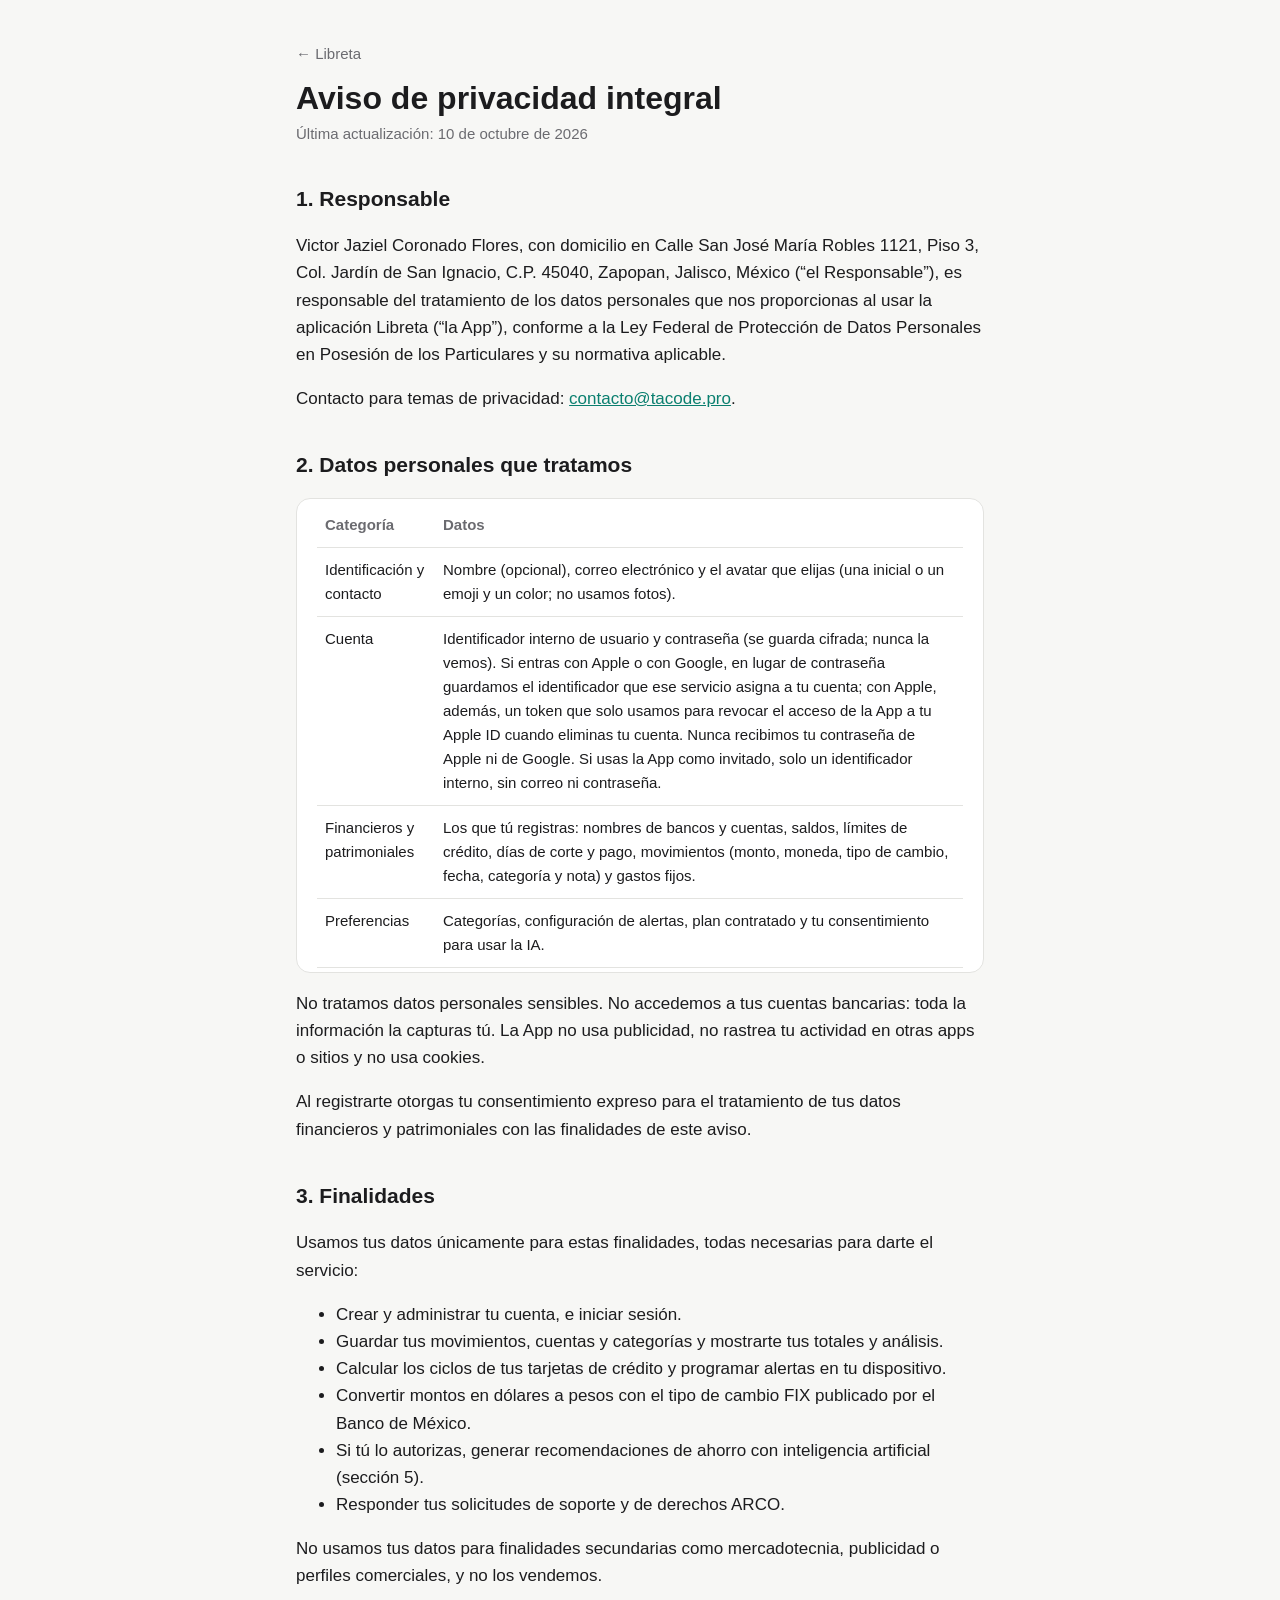
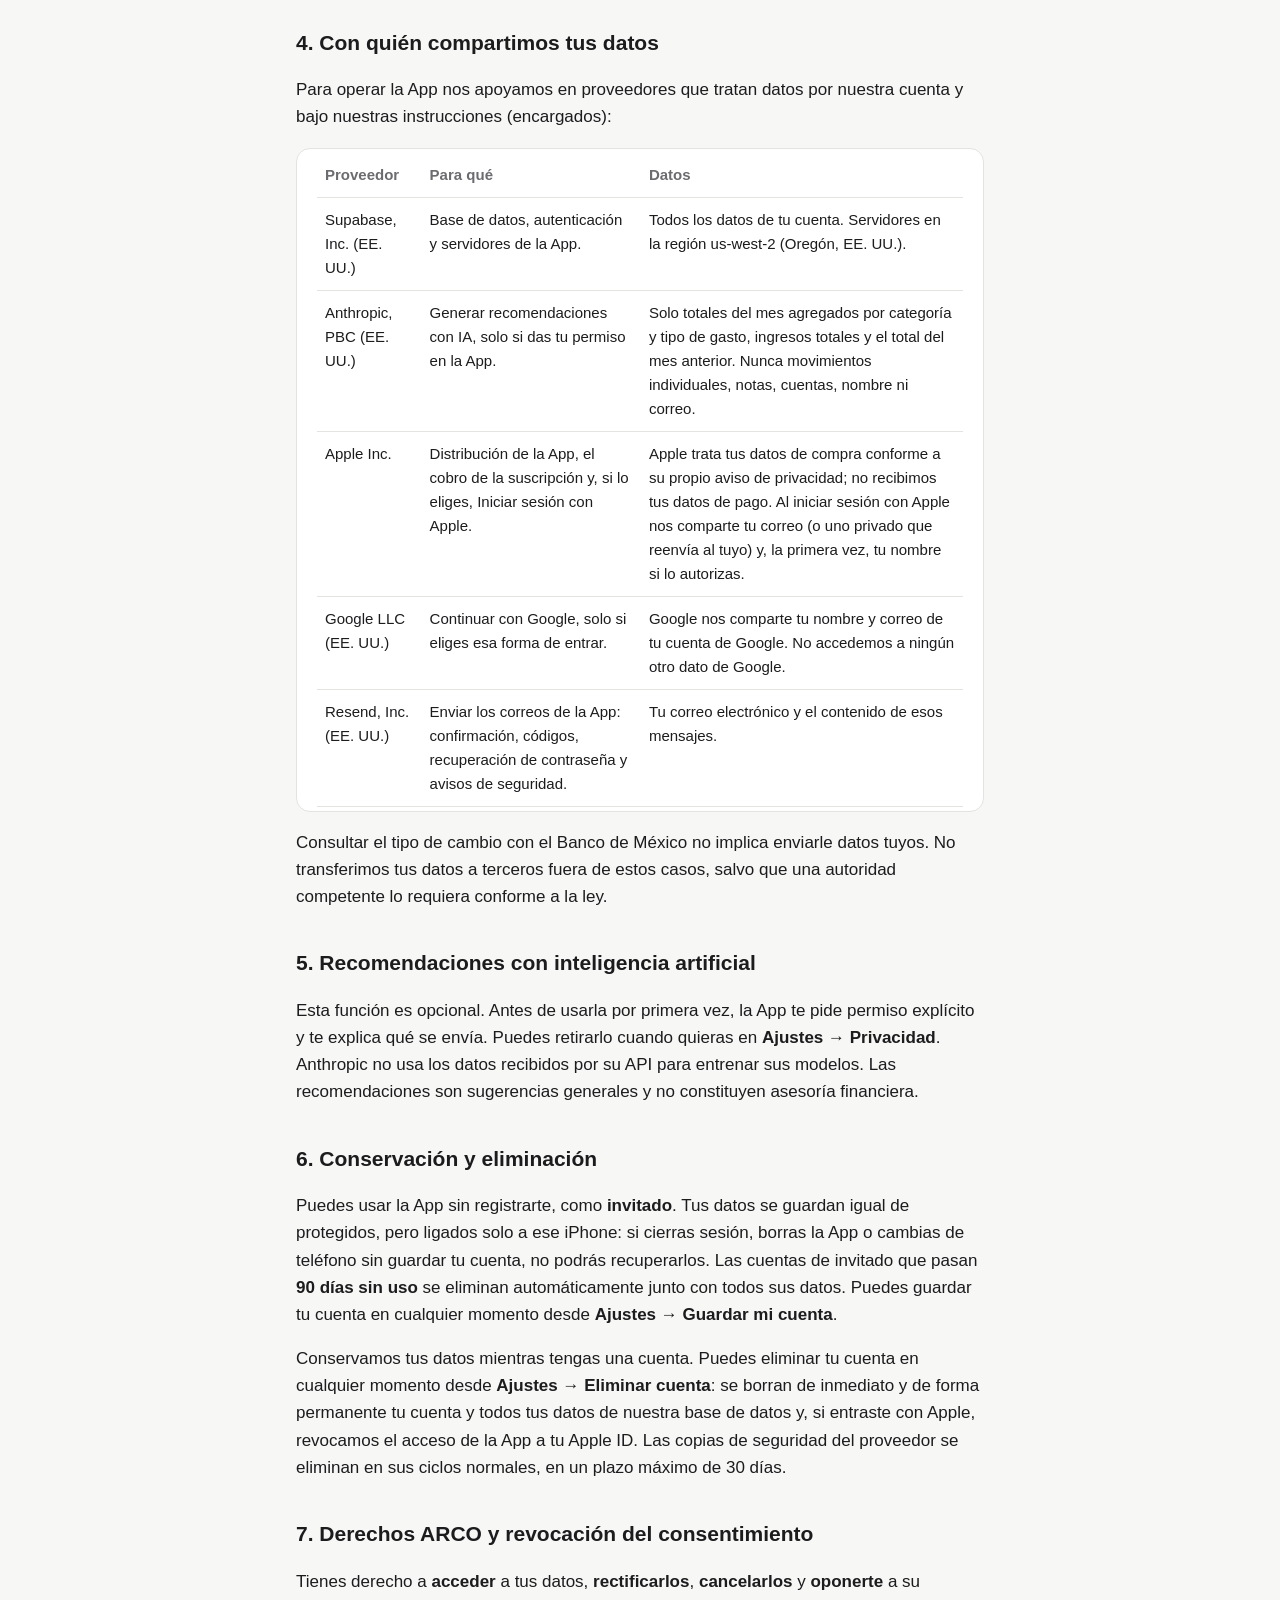
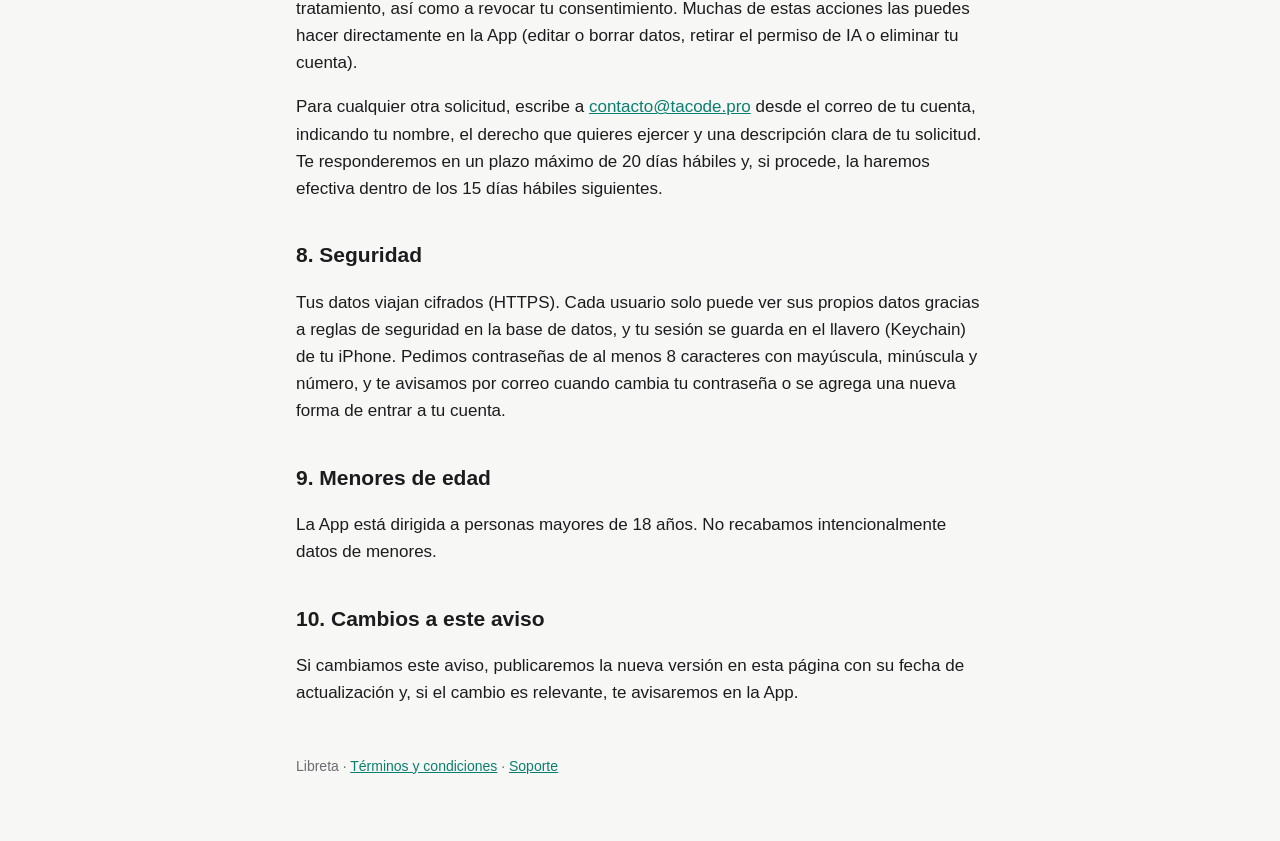
==== privacidad/index.html @ 81e412fa "Regresa el aviso de privacidad y los términos a la versión 1.1 Las secciones de la 1.2 (metas de aho" ====
<!doctype html>
<html lang="es-MX">
<head>
  <meta charset="utf-8">
  <meta name="viewport" content="width=device-width, initial-scale=1">
  <title>Aviso de privacidad · Libreta</title>
  <link rel="stylesheet" href="../style.css">
</head>
<body>
<main>
  <header><a href="../">← Libreta</a></header>
  <h1>Aviso de privacidad integral</h1>
  <p class="updated">Última actualización: 10 de octubre de 2026</p>

  <h2>1. Responsable</h2>
  <p>Victor Jaziel Coronado Flores, con domicilio en Calle San José María Robles 1121, Piso 3, Col. Jardín de San Ignacio, C.P. 45040, Zapopan, Jalisco, México (“el Responsable”), es responsable del tratamiento de los datos personales que nos proporcionas al usar la aplicación Libreta (“la App”), conforme a la Ley Federal de Protección de Datos Personales en Posesión de los Particulares y su normativa aplicable.</p>
  <p>Contacto para temas de privacidad: <a href="mailto:contacto@tacode.pro">contacto@tacode.pro</a>.</p>

  <h2>2. Datos personales que tratamos</h2>
  <div class="card">
    <table>
      <tr><th>Categoría</th><th>Datos</th></tr>
      <tr><td>Identificación y contacto</td><td>Nombre (opcional), correo electrónico y el avatar que elijas (una inicial o un emoji y un color; no usamos fotos).</td></tr>
      <tr><td>Cuenta</td><td>Identificador interno de usuario y contraseña (se guarda cifrada; nunca la vemos). Si entras con Apple o con Google, en lugar de contraseña guardamos el identificador que ese servicio asigna a tu cuenta; con Apple, además, un token que solo usamos para revocar el acceso de la App a tu Apple ID cuando eliminas tu cuenta. Nunca recibimos tu contraseña de Apple ni de Google. Si usas la App como invitado, solo un identificador interno, sin correo ni contraseña.</td></tr>
      <tr><td>Financieros y patrimoniales</td><td>Los que tú registras: nombres de bancos y cuentas, saldos, límites de crédito, días de corte y pago, movimientos (monto, moneda, tipo de cambio, fecha, categoría y nota) y gastos fijos.</td></tr>
      <tr><td>Preferencias</td><td>Categorías, configuración de alertas, plan contratado y tu consentimiento para usar la IA.</td></tr>
    </table>
  </div>
  <p>No tratamos datos personales sensibles. No accedemos a tus cuentas bancarias: toda la información la capturas tú. La App no usa publicidad, no rastrea tu actividad en otras apps o sitios y no usa cookies.</p>
  <p>Al registrarte otorgas tu consentimiento expreso para el tratamiento de tus datos financieros y patrimoniales con las finalidades de este aviso.</p>

  <h2>3. Finalidades</h2>
  <p>Usamos tus datos únicamente para estas finalidades, todas necesarias para darte el servicio:</p>
  <ul>
    <li>Crear y administrar tu cuenta, e iniciar sesión.</li>
    <li>Guardar tus movimientos, cuentas y categorías y mostrarte tus totales y análisis.</li>
    <li>Calcular los ciclos de tus tarjetas de crédito y programar alertas en tu dispositivo.</li>
    <li>Convertir montos en dólares a pesos con el tipo de cambio FIX publicado por el Banco de México.</li>
    <li>Si tú lo autorizas, generar recomendaciones de ahorro con inteligencia artificial (sección 5).</li>
    <li>Responder tus solicitudes de soporte y de derechos ARCO.</li>
  </ul>
  <p>No usamos tus datos para finalidades secundarias como mercadotecnia, publicidad o perfiles comerciales, y no los vendemos.</p>

  <h2>4. Con quién compartimos tus datos</h2>
  <p>Para operar la App nos apoyamos en proveedores que tratan datos por nuestra cuenta y bajo nuestras instrucciones (encargados):</p>
  <div class="card">
    <table>
      <tr><th>Proveedor</th><th>Para qué</th><th>Datos</th></tr>
      <tr><td>Supabase, Inc. (EE. UU.)</td><td>Base de datos, autenticación y servidores de la App.</td><td>Todos los datos de tu cuenta. Servidores en la región us-west-2 (Oregón, EE. UU.).</td></tr>
      <tr><td>Anthropic, PBC (EE. UU.)</td><td>Generar recomendaciones con IA, solo si das tu permiso en la App.</td><td>Solo totales del mes agregados por categoría y tipo de gasto, ingresos totales y el total del mes anterior. Nunca movimientos individuales, notas, cuentas, nombre ni correo.</td></tr>
      <tr><td>Apple Inc.</td><td>Distribución de la App, el cobro de la suscripción y, si lo eliges, Iniciar sesión con Apple.</td><td>Apple trata tus datos de compra conforme a su propio aviso de privacidad; no recibimos tus datos de pago. Al iniciar sesión con Apple nos comparte tu correo (o uno privado que reenvía al tuyo) y, la primera vez, tu nombre si lo autorizas.</td></tr>
      <tr><td>Google LLC (EE. UU.)</td><td>Continuar con Google, solo si eliges esa forma de entrar.</td><td>Google nos comparte tu nombre y correo de tu cuenta de Google. No accedemos a ningún otro dato de Google.</td></tr>
      <tr><td>Resend, Inc. (EE. UU.)</td><td>Enviar los correos de la App: confirmación, códigos, recuperación de contraseña y avisos de seguridad.</td><td>Tu correo electrónico y el contenido de esos mensajes.</td></tr>
    </table>
  </div>
  <p>Consultar el tipo de cambio con el Banco de México no implica enviarle datos tuyos. No transferimos tus datos a terceros fuera de estos casos, salvo que una autoridad competente lo requiera conforme a la ley.</p>

  <h2>5. Recomendaciones con inteligencia artificial</h2>
  <p>Esta función es opcional. Antes de usarla por primera vez, la App te pide permiso explícito y te explica qué se envía. Puedes retirarlo cuando quieras en <strong>Ajustes → Privacidad</strong>. Anthropic no usa los datos recibidos por su API para entrenar sus modelos. Las recomendaciones son sugerencias generales y no constituyen asesoría financiera.</p>

  <h2>6. Conservación y eliminación</h2>
  <p>Puedes usar la App sin registrarte, como <strong>invitado</strong>. Tus datos se guardan igual de protegidos, pero ligados solo a ese iPhone: si cierras sesión, borras la App o cambias de teléfono sin guardar tu cuenta, no podrás recuperarlos. Las cuentas de invitado que pasan <strong>90 días sin uso</strong> se eliminan automáticamente junto con todos sus datos. Puedes guardar tu cuenta en cualquier momento desde <strong>Ajustes → Guardar mi cuenta</strong>.</p>
  <p>Conservamos tus datos mientras tengas una cuenta. Puedes eliminar tu cuenta en cualquier momento desde <strong>Ajustes → Eliminar cuenta</strong>: se borran de inmediato y de forma permanente tu cuenta y todos tus datos de nuestra base de datos y, si entraste con Apple, revocamos el acceso de la App a tu Apple ID. Las copias de seguridad del proveedor se eliminan en sus ciclos normales, en un plazo máximo de 30 días.</p>

  <h2>7. Derechos ARCO y revocación del consentimiento</h2>
  <p>Tienes derecho a <strong>acceder</strong> a tus datos, <strong>rectificarlos</strong>, <strong>cancelarlos</strong> y <strong>oponerte</strong> a su tratamiento, así como a revocar tu consentimiento. Muchas de estas acciones las puedes hacer directamente en la App (editar o borrar datos, retirar el permiso de IA o eliminar tu cuenta).</p>
  <p>Para cualquier otra solicitud, escribe a <a href="mailto:contacto@tacode.pro">contacto@tacode.pro</a> desde el correo de tu cuenta, indicando tu nombre, el derecho que quieres ejercer y una descripción clara de tu solicitud. Te responderemos en un plazo máximo de 20 días hábiles y, si procede, la haremos efectiva dentro de los 15 días hábiles siguientes.</p>

  <h2>8. Seguridad</h2>
  <p>Tus datos viajan cifrados (HTTPS). Cada usuario solo puede ver sus propios datos gracias a reglas de seguridad en la base de datos, y tu sesión se guarda en el llavero (Keychain) de tu iPhone. Pedimos contraseñas de al menos 8 caracteres con mayúscula, minúscula y número, y te avisamos por correo cuando cambia tu contraseña o se agrega una nueva forma de entrar a tu cuenta.</p>

  <h2>9. Menores de edad</h2>
  <p>La App está dirigida a personas mayores de 18 años. No recabamos intencionalmente datos de menores.</p>

  <h2>10. Cambios a este aviso</h2>
  <p>Si cambiamos este aviso, publicaremos la nueva versión en esta página con su fecha de actualización y, si el cambio es relevante, te avisaremos en la App.</p>

  <footer>Libreta · <a href="../terminos/">Términos y condiciones</a> · <a href="../soporte/">Soporte</a></footer>
</main>
</body>
</html>
---- style.css ----
:root {
  --bg: #f7f7f5;
  --surface: #ffffff;
  --text: #1c1c1e;
  --muted: #6b6b70;
  --accent: #0a7f6f;
  --border: #e3e3e0;
  --todo-bg: #fff4d6;
  --todo-text: #7a5600;
}

@media (prefers-color-scheme: dark) {
  :root {
    --bg: #111113;
    --surface: #1c1c1e;
    --text: #f2f2f2;
    --muted: #a1a1a6;
    --accent: #4fd1bd;
    --border: #2f2f33;
    --todo-bg: #3a2e0a;
    --todo-text: #ffd774;
  }
}

* { box-sizing: border-box; }

body {
  margin: 0;
  background: var(--bg);
  color: var(--text);
  font: 17px/1.6 -apple-system, BlinkMacSystemFont, "Segoe UI", Roboto, sans-serif;
}

main {
  max-width: 720px;
  margin: 0 auto;
  padding: 40px 16px 64px;
}

header a { color: var(--muted); text-decoration: none; font-size: 15px; }
h1 { font-size: 32px; line-height: 1.2; margin: 12px 0 4px; }
h2 { font-size: 21px; margin: 36px 0 8px; }
p, li { color: var(--text); }
.updated { color: var(--muted); font-size: 15px; margin-top: 0; }
a { color: var(--accent); }

.card {
  background: var(--surface);
  border: 1px solid var(--border);
  border-radius: 14px;
  padding: 4px 20px;
  margin: 16px 0;
}

table { width: 100%; border-collapse: collapse; font-size: 15px; }
th, td { text-align: left; padding: 10px 8px; border-bottom: 1px solid var(--border); vertical-align: top; }
th { color: var(--muted); font-weight: 600; }

/* Campos que el responsable debe completar antes de publicar. */
.todo {
  background: var(--todo-bg);
  color: var(--todo-text);
  border-radius: 4px;
  padding: 0 4px;
  font-weight: 600;
}

footer { margin-top: 48px; color: var(--muted); font-size: 14px; }
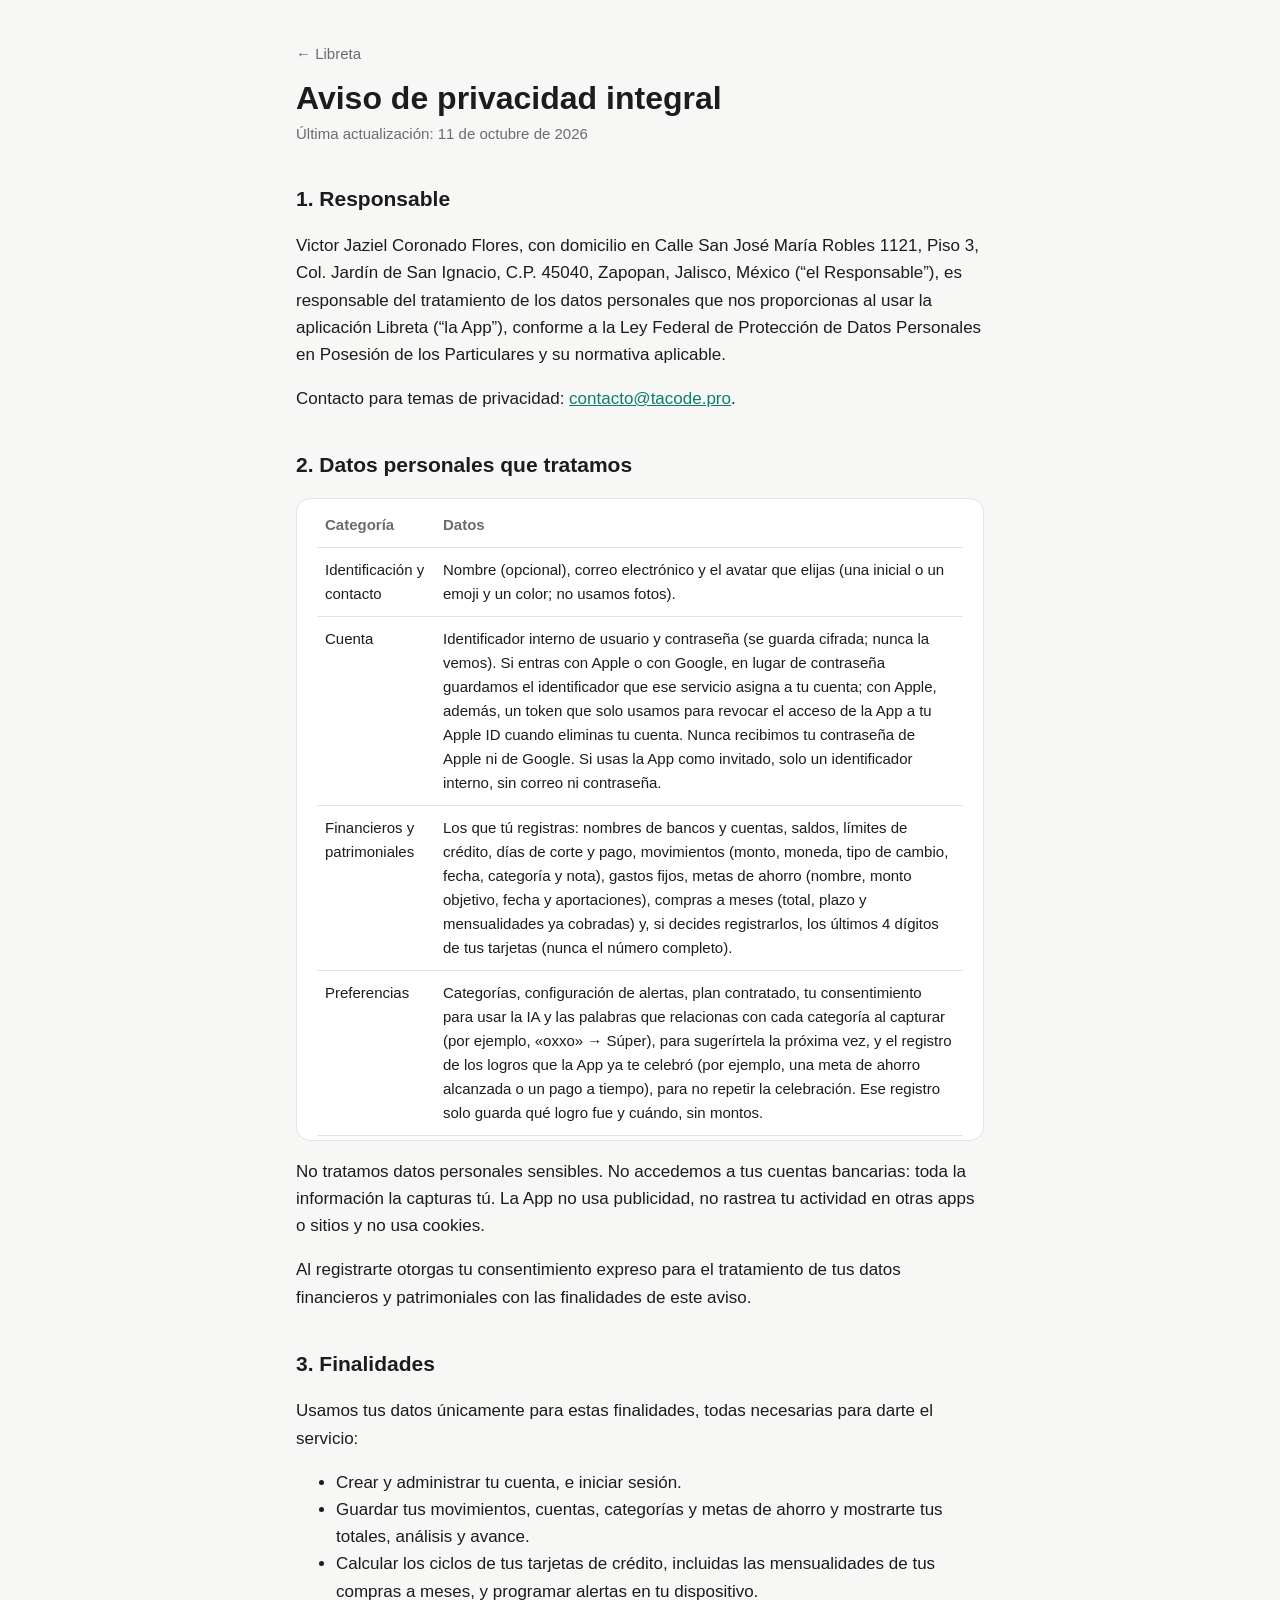
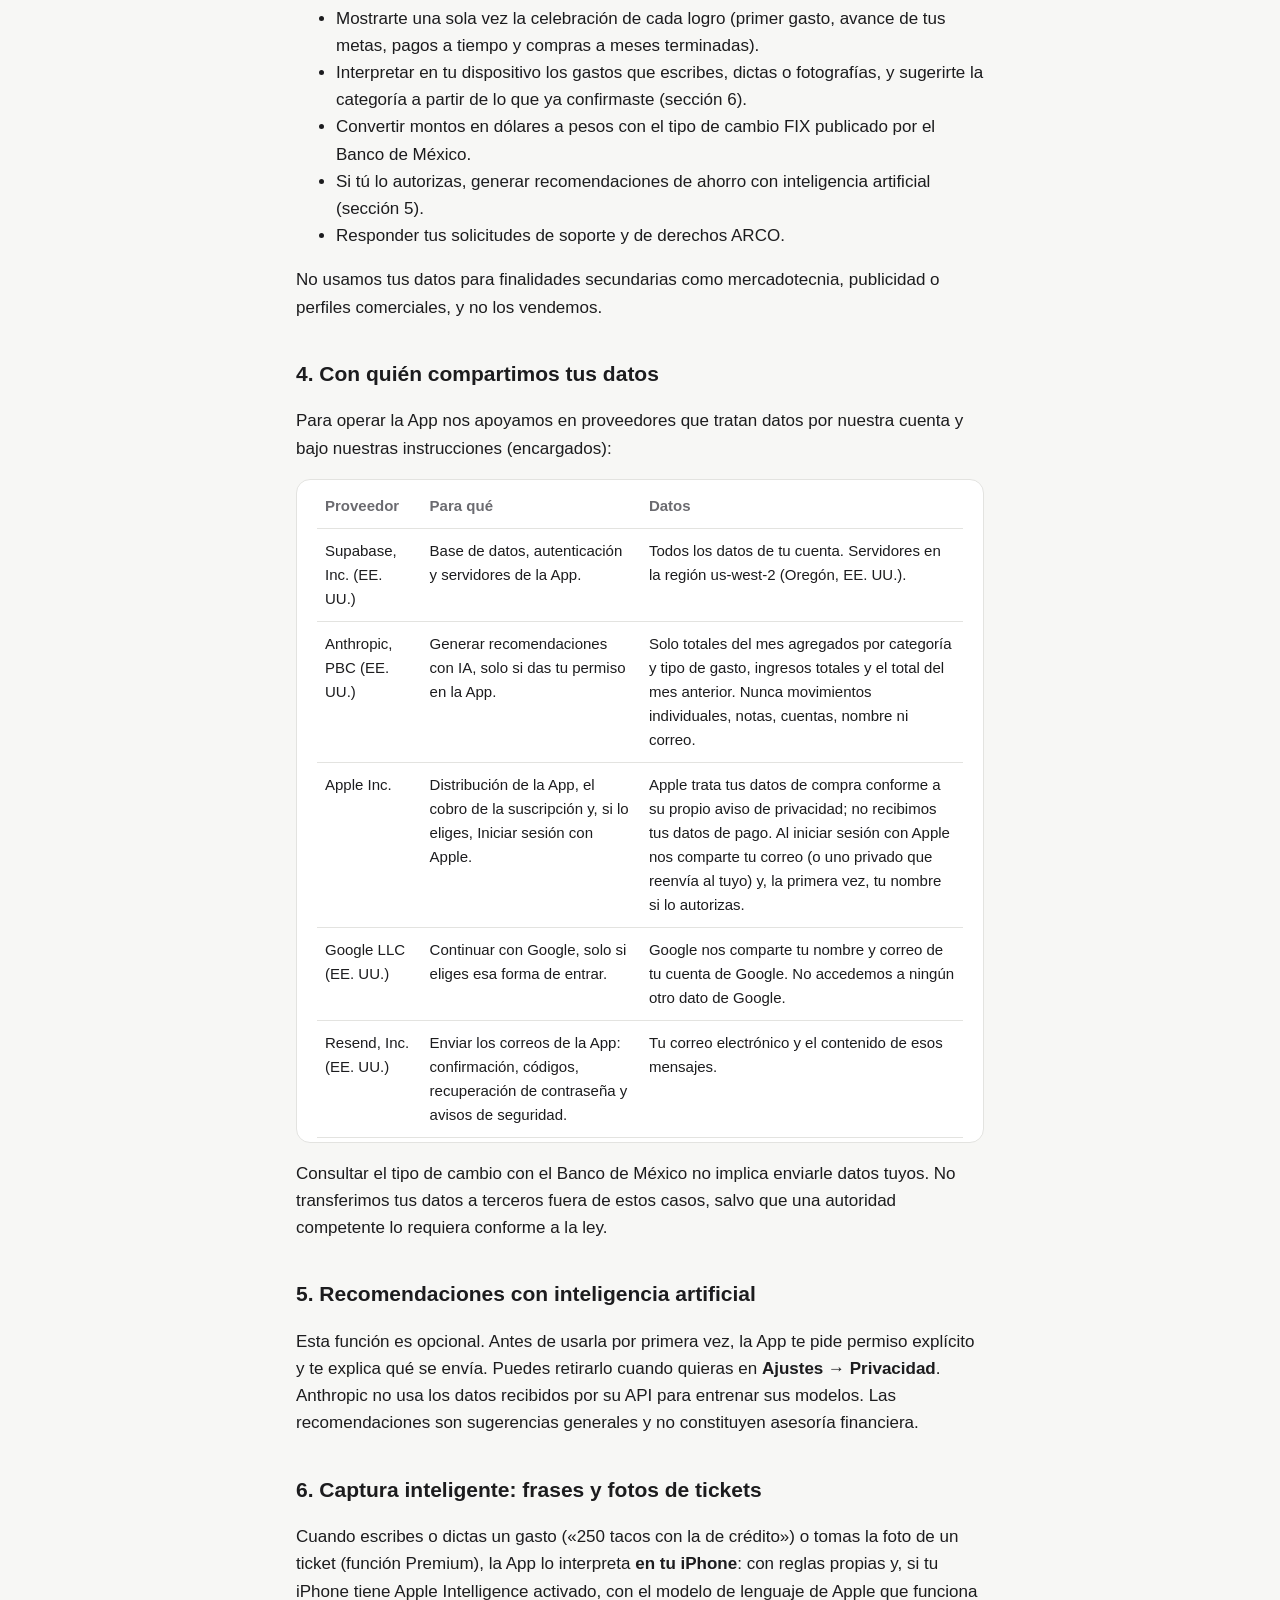
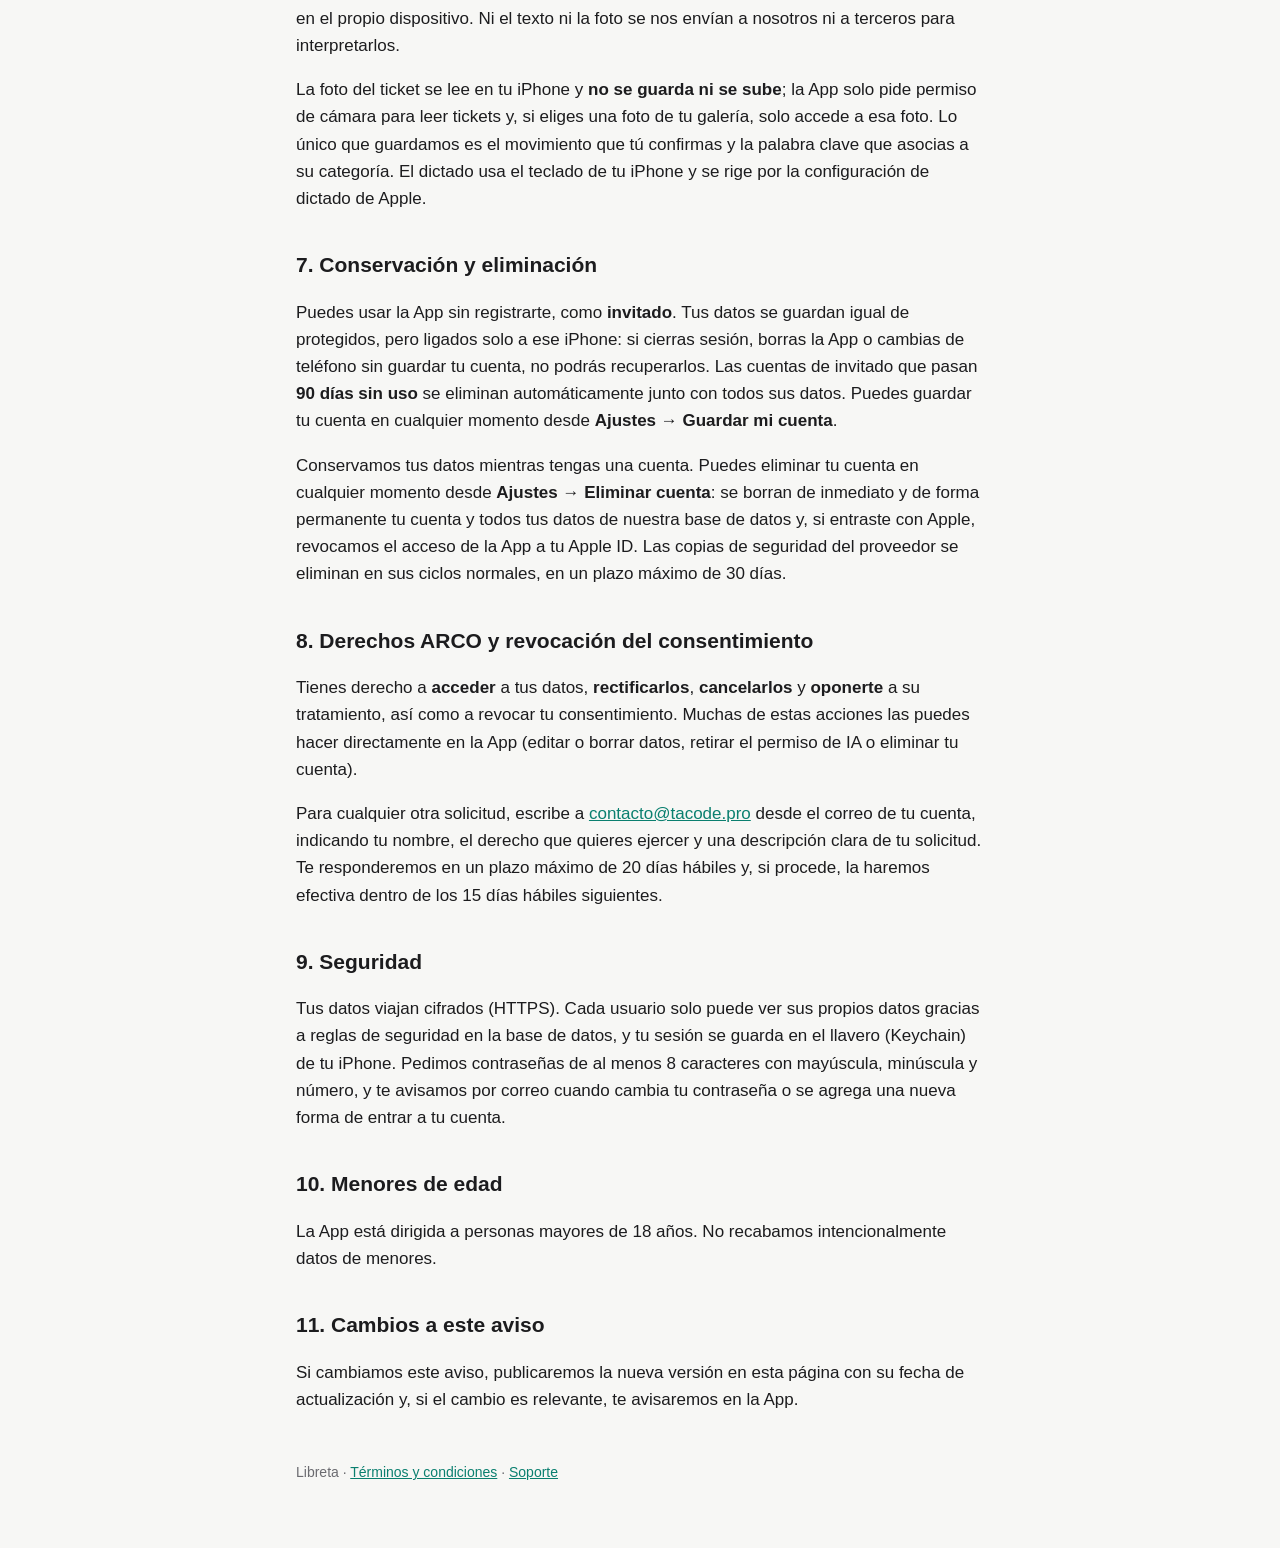
==== commit e0e62f10: "Revert "Regresa el aviso de privacidad y los términos a la versión 1.1" This reverts commit 81e412fa" ====
--- a/privacidad/index.html
+++ b/privacidad/index.html
@@ -10,7 +10,7 @@
 <main>
   <header><a href="../">← Libreta</a></header>
   <h1>Aviso de privacidad integral</h1>
-  <p class="updated">Última actualización: 10 de octubre de 2026</p>
+  <p class="updated">Última actualización: 11 de octubre de 2026</p>
 
   <h2>1. Responsable</h2>
   <p>Victor Jaziel Coronado Flores, con domicilio en Calle San José María Robles 1121, Piso 3, Col. Jardín de San Ignacio, C.P. 45040, Zapopan, Jalisco, México (“el Responsable”), es responsable del tratamiento de los datos personales que nos proporcionas al usar la aplicación Libreta (“la App”), conforme a la Ley Federal de Protección de Datos Personales en Posesión de los Particulares y su normativa aplicable.</p>
@@ -22,8 +22,8 @@
       <tr><th>Categoría</th><th>Datos</th></tr>
       <tr><td>Identificación y contacto</td><td>Nombre (opcional), correo electrónico y el avatar que elijas (una inicial o un emoji y un color; no usamos fotos).</td></tr>
       <tr><td>Cuenta</td><td>Identificador interno de usuario y contraseña (se guarda cifrada; nunca la vemos). Si entras con Apple o con Google, en lugar de contraseña guardamos el identificador que ese servicio asigna a tu cuenta; con Apple, además, un token que solo usamos para revocar el acceso de la App a tu Apple ID cuando eliminas tu cuenta. Nunca recibimos tu contraseña de Apple ni de Google. Si usas la App como invitado, solo un identificador interno, sin correo ni contraseña.</td></tr>
-      <tr><td>Financieros y patrimoniales</td><td>Los que tú registras: nombres de bancos y cuentas, saldos, límites de crédito, días de corte y pago, movimientos (monto, moneda, tipo de cambio, fecha, categoría y nota) y gastos fijos.</td></tr>
-      <tr><td>Preferencias</td><td>Categorías, configuración de alertas, plan contratado y tu consentimiento para usar la IA.</td></tr>
+      <tr><td>Financieros y patrimoniales</td><td>Los que tú registras: nombres de bancos y cuentas, saldos, límites de crédito, días de corte y pago, movimientos (monto, moneda, tipo de cambio, fecha, categoría y nota), gastos fijos, metas de ahorro (nombre, monto objetivo, fecha y aportaciones), compras a meses (total, plazo y mensualidades ya cobradas) y, si decides registrarlos, los últimos 4 dígitos de tus tarjetas (nunca el número completo).</td></tr>
+      <tr><td>Preferencias</td><td>Categorías, configuración de alertas, plan contratado, tu consentimiento para usar la IA y las palabras que relacionas con cada categoría al capturar (por ejemplo, «oxxo» → Súper), para sugerírtela la próxima vez, y el registro de los logros que la App ya te celebró (por ejemplo, una meta de ahorro alcanzada o un pago a tiempo), para no repetir la celebración. Ese registro solo guarda qué logro fue y cuándo, sin montos.</td></tr>
     </table>
   </div>
   <p>No tratamos datos personales sensibles. No accedemos a tus cuentas bancarias: toda la información la capturas tú. La App no usa publicidad, no rastrea tu actividad en otras apps o sitios y no usa cookies.</p>
@@ -33,8 +33,10 @@
   <p>Usamos tus datos únicamente para estas finalidades, todas necesarias para darte el servicio:</p>
   <ul>
     <li>Crear y administrar tu cuenta, e iniciar sesión.</li>
-    <li>Guardar tus movimientos, cuentas y categorías y mostrarte tus totales y análisis.</li>
-    <li>Calcular los ciclos de tus tarjetas de crédito y programar alertas en tu dispositivo.</li>
+    <li>Guardar tus movimientos, cuentas, categorías y metas de ahorro y mostrarte tus totales, análisis y avance.</li>
+    <li>Calcular los ciclos de tus tarjetas de crédito, incluidas las mensualidades de tus compras a meses, y programar alertas en tu dispositivo.</li>
+    <li>Mostrarte una sola vez la celebración de cada logro (primer gasto, avance de tus metas, pagos a tiempo y compras a meses terminadas).</li>
+    <li>Interpretar en tu dispositivo los gastos que escribes, dictas o fotografías, y sugerirte la categoría a partir de lo que ya confirmaste (sección 6).</li>
     <li>Convertir montos en dólares a pesos con el tipo de cambio FIX publicado por el Banco de México.</li>
     <li>Si tú lo autorizas, generar recomendaciones de ahorro con inteligencia artificial (sección 5).</li>
     <li>Responder tus solicitudes de soporte y de derechos ARCO.</li>
@@ -58,21 +60,25 @@
   <h2>5. Recomendaciones con inteligencia artificial</h2>
   <p>Esta función es opcional. Antes de usarla por primera vez, la App te pide permiso explícito y te explica qué se envía. Puedes retirarlo cuando quieras en <strong>Ajustes → Privacidad</strong>. Anthropic no usa los datos recibidos por su API para entrenar sus modelos. Las recomendaciones son sugerencias generales y no constituyen asesoría financiera.</p>
 
-  <h2>6. Conservación y eliminación</h2>
+  <h2>6. Captura inteligente: frases y fotos de tickets</h2>
+  <p>Cuando escribes o dictas un gasto («250 tacos con la de crédito») o tomas la foto de un ticket (función Premium), la App lo interpreta <strong>en tu iPhone</strong>: con reglas propias y, si tu iPhone tiene Apple Intelligence activado, con el modelo de lenguaje de Apple que funciona en el propio dispositivo. Ni el texto ni la foto se nos envían a nosotros ni a terceros para interpretarlos.</p>
+  <p>La foto del ticket se lee en tu iPhone y <strong>no se guarda ni se sube</strong>; la App solo pide permiso de cámara para leer tickets y, si eliges una foto de tu galería, solo accede a esa foto. Lo único que guardamos es el movimiento que tú confirmas y la palabra clave que asocias a su categoría. El dictado usa el teclado de tu iPhone y se rige por la configuración de dictado de Apple.</p>
+
+  <h2>7. Conservación y eliminación</h2>
   <p>Puedes usar la App sin registrarte, como <strong>invitado</strong>. Tus datos se guardan igual de protegidos, pero ligados solo a ese iPhone: si cierras sesión, borras la App o cambias de teléfono sin guardar tu cuenta, no podrás recuperarlos. Las cuentas de invitado que pasan <strong>90 días sin uso</strong> se eliminan automáticamente junto con todos sus datos. Puedes guardar tu cuenta en cualquier momento desde <strong>Ajustes → Guardar mi cuenta</strong>.</p>
   <p>Conservamos tus datos mientras tengas una cuenta. Puedes eliminar tu cuenta en cualquier momento desde <strong>Ajustes → Eliminar cuenta</strong>: se borran de inmediato y de forma permanente tu cuenta y todos tus datos de nuestra base de datos y, si entraste con Apple, revocamos el acceso de la App a tu Apple ID. Las copias de seguridad del proveedor se eliminan en sus ciclos normales, en un plazo máximo de 30 días.</p>
 
-  <h2>7. Derechos ARCO y revocación del consentimiento</h2>
+  <h2>8. Derechos ARCO y revocación del consentimiento</h2>
   <p>Tienes derecho a <strong>acceder</strong> a tus datos, <strong>rectificarlos</strong>, <strong>cancelarlos</strong> y <strong>oponerte</strong> a su tratamiento, así como a revocar tu consentimiento. Muchas de estas acciones las puedes hacer directamente en la App (editar o borrar datos, retirar el permiso de IA o eliminar tu cuenta).</p>
   <p>Para cualquier otra solicitud, escribe a <a href="mailto:contacto@tacode.pro">contacto@tacode.pro</a> desde el correo de tu cuenta, indicando tu nombre, el derecho que quieres ejercer y una descripción clara de tu solicitud. Te responderemos en un plazo máximo de 20 días hábiles y, si procede, la haremos efectiva dentro de los 15 días hábiles siguientes.</p>
 
-  <h2>8. Seguridad</h2>
+  <h2>9. Seguridad</h2>
   <p>Tus datos viajan cifrados (HTTPS). Cada usuario solo puede ver sus propios datos gracias a reglas de seguridad en la base de datos, y tu sesión se guarda en el llavero (Keychain) de tu iPhone. Pedimos contraseñas de al menos 8 caracteres con mayúscula, minúscula y número, y te avisamos por correo cuando cambia tu contraseña o se agrega una nueva forma de entrar a tu cuenta.</p>
 
-  <h2>9. Menores de edad</h2>
+  <h2>10. Menores de edad</h2>
   <p>La App está dirigida a personas mayores de 18 años. No recabamos intencionalmente datos de menores.</p>
 
-  <h2>10. Cambios a este aviso</h2>
+  <h2>11. Cambios a este aviso</h2>
   <p>Si cambiamos este aviso, publicaremos la nueva versión en esta página con su fecha de actualización y, si el cambio es relevante, te avisaremos en la App.</p>
 
   <footer>Libreta · <a href="../terminos/">Términos y condiciones</a> · <a href="../soporte/">Soporte</a></footer>
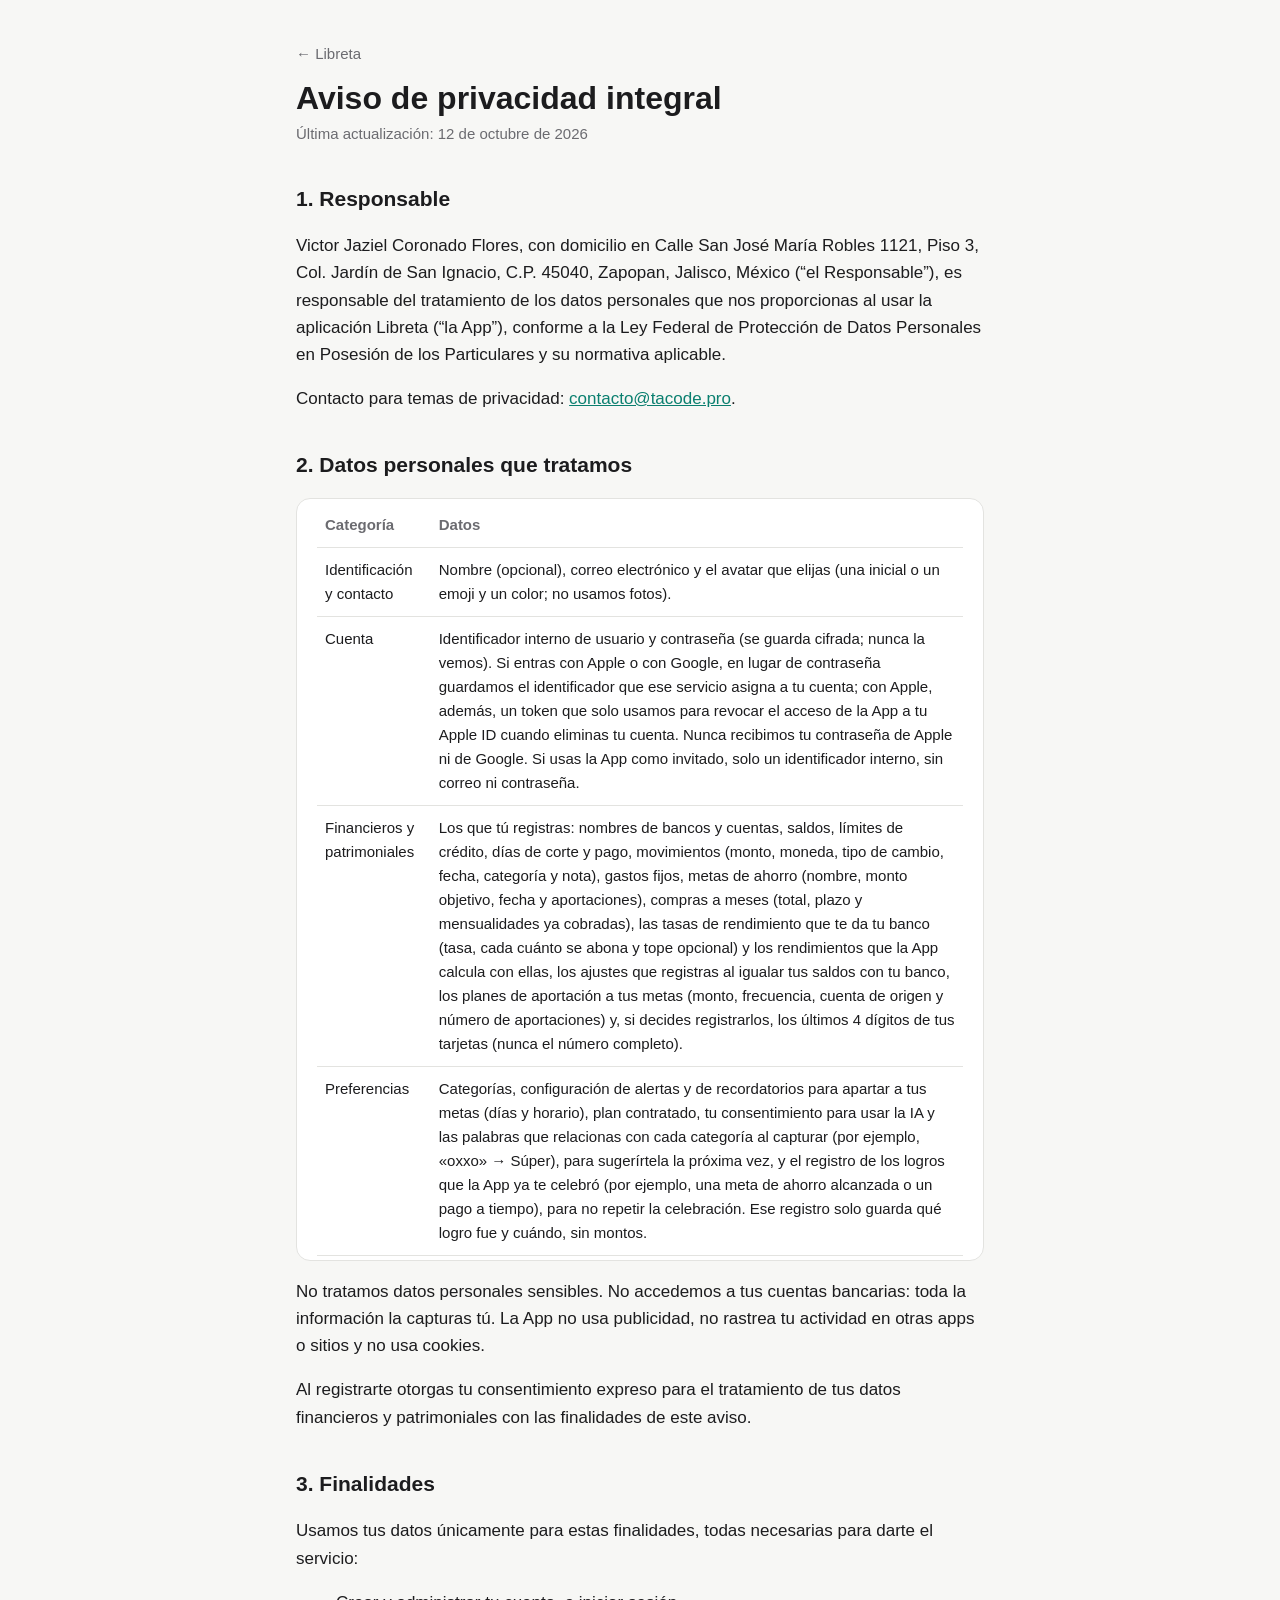
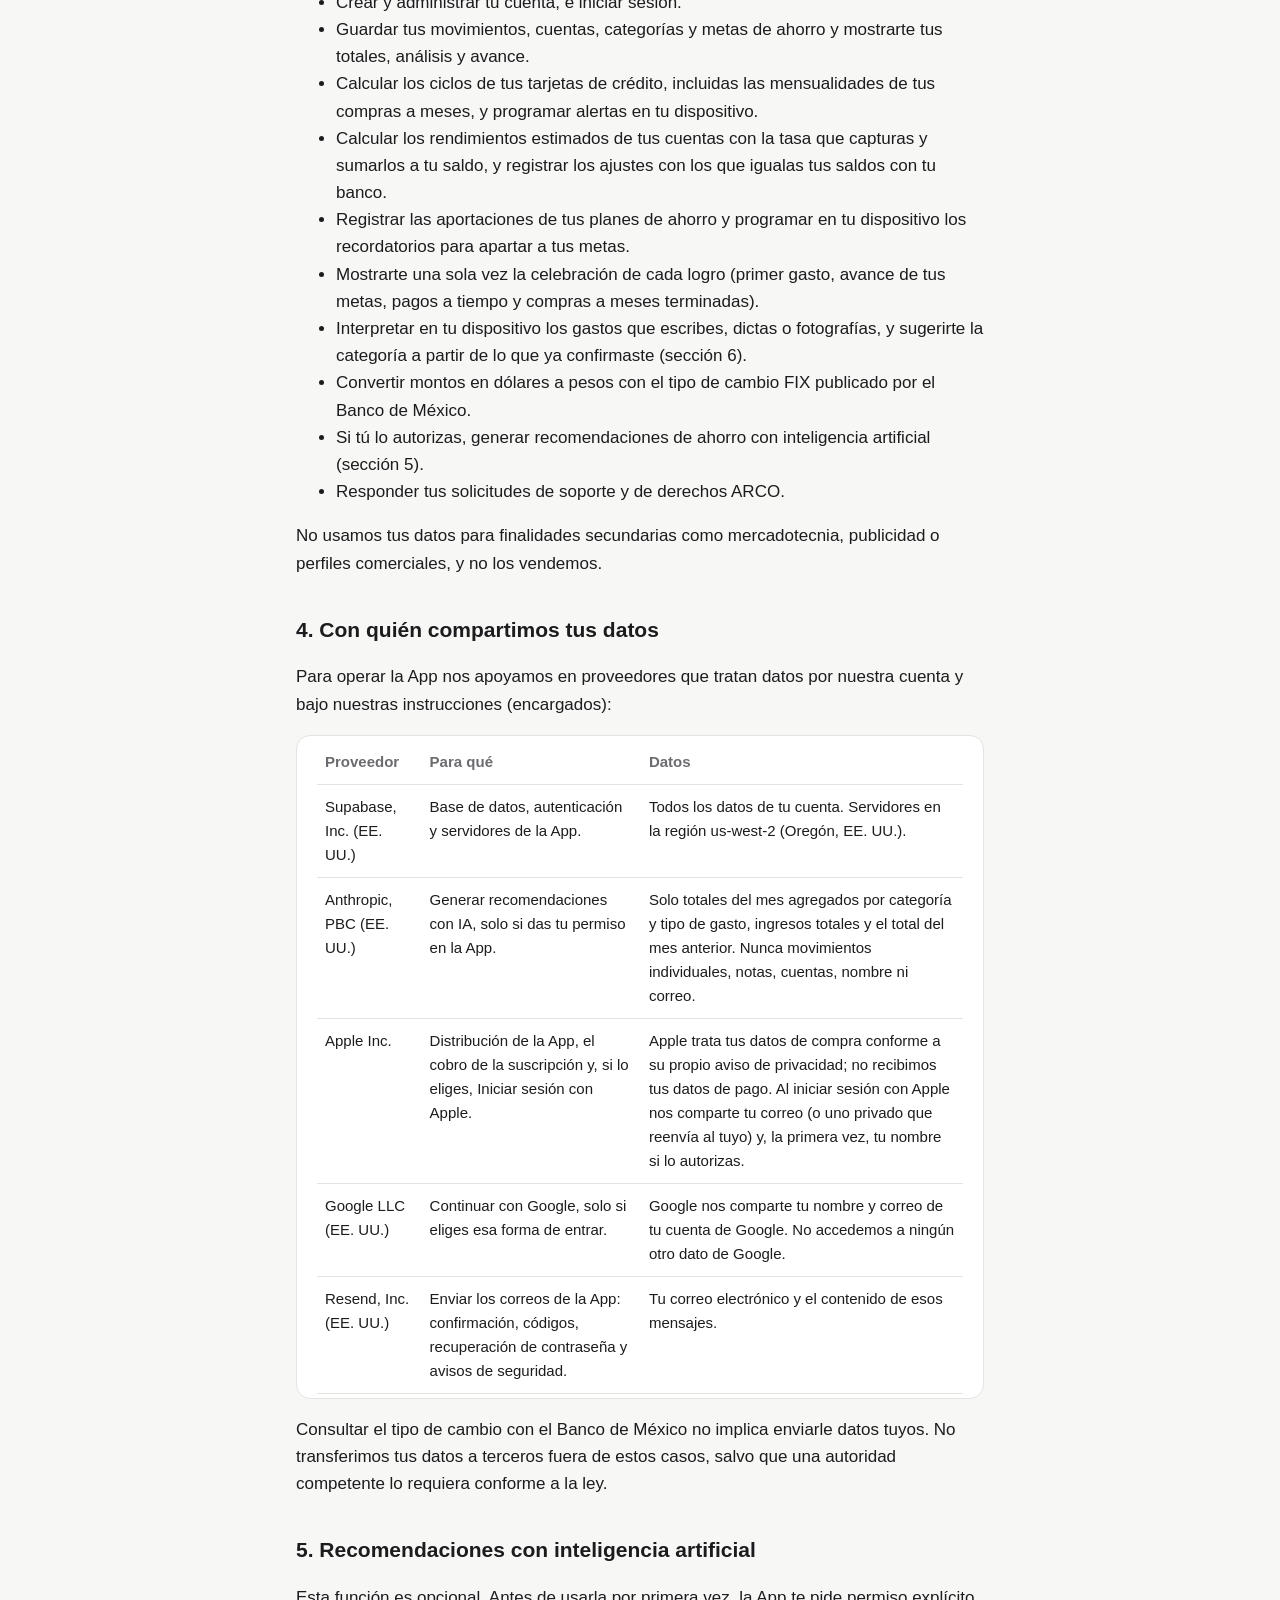
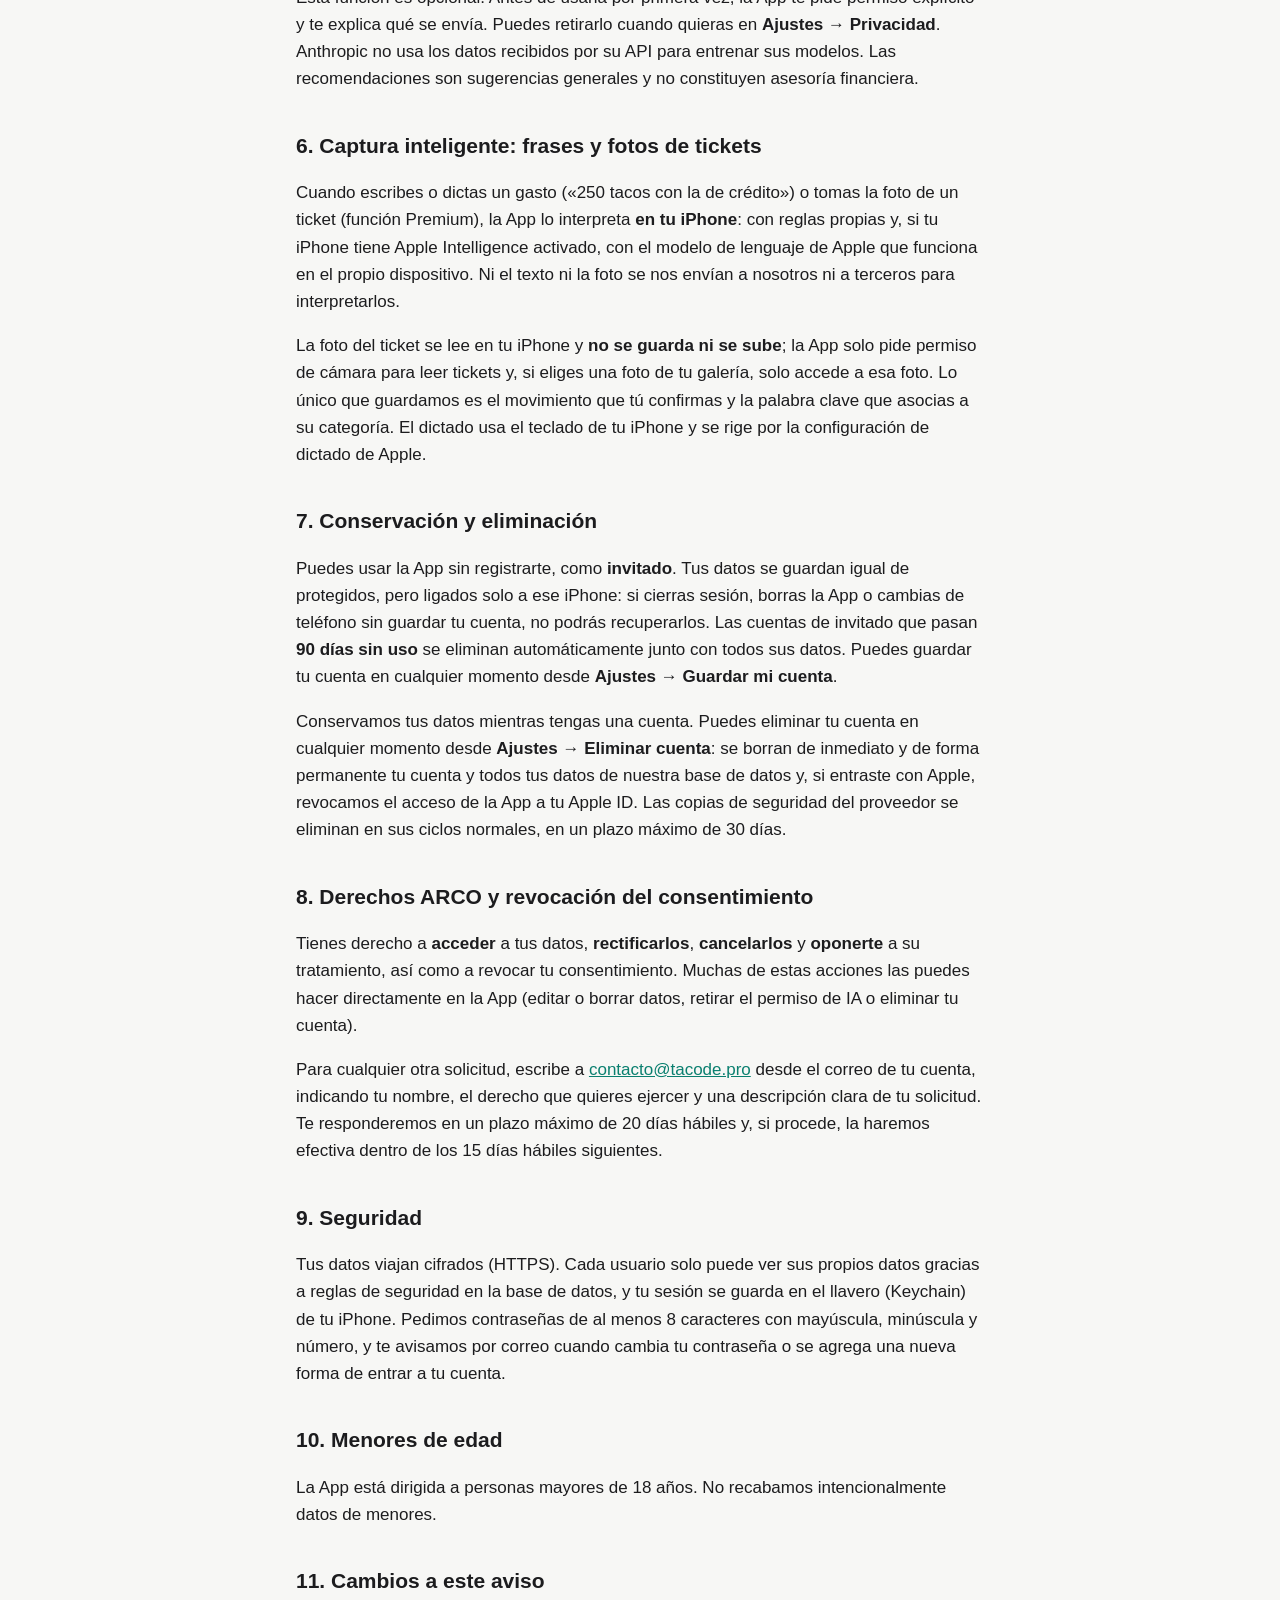
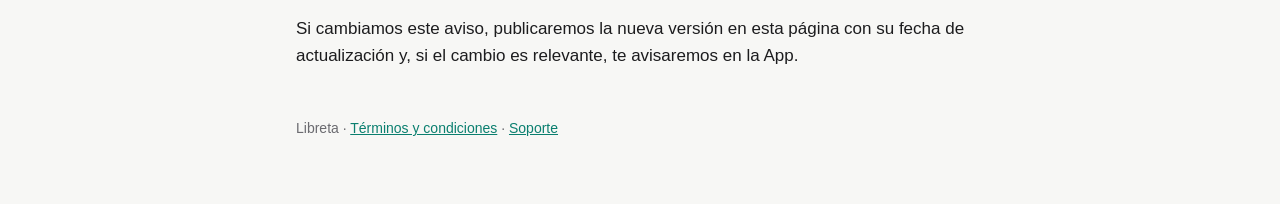
==== commit e3c78522: "Agrega rendimientos, igualar saldo, planes de aportación y recordatorios (Libreta 1.3) Co-Authored-B" ====
--- a/privacidad/index.html
+++ b/privacidad/index.html
@@ -10,7 +10,7 @@
 <main>
   <header><a href="../">← Libreta</a></header>
   <h1>Aviso de privacidad integral</h1>
-  <p class="updated">Última actualización: 11 de octubre de 2026</p>
+  <p class="updated">Última actualización: 12 de octubre de 2026</p>
 
   <h2>1. Responsable</h2>
   <p>Victor Jaziel Coronado Flores, con domicilio en Calle San José María Robles 1121, Piso 3, Col. Jardín de San Ignacio, C.P. 45040, Zapopan, Jalisco, México (“el Responsable”), es responsable del tratamiento de los datos personales que nos proporcionas al usar la aplicación Libreta (“la App”), conforme a la Ley Federal de Protección de Datos Personales en Posesión de los Particulares y su normativa aplicable.</p>
@@ -22,8 +22,8 @@
       <tr><th>Categoría</th><th>Datos</th></tr>
       <tr><td>Identificación y contacto</td><td>Nombre (opcional), correo electrónico y el avatar que elijas (una inicial o un emoji y un color; no usamos fotos).</td></tr>
       <tr><td>Cuenta</td><td>Identificador interno de usuario y contraseña (se guarda cifrada; nunca la vemos). Si entras con Apple o con Google, en lugar de contraseña guardamos el identificador que ese servicio asigna a tu cuenta; con Apple, además, un token que solo usamos para revocar el acceso de la App a tu Apple ID cuando eliminas tu cuenta. Nunca recibimos tu contraseña de Apple ni de Google. Si usas la App como invitado, solo un identificador interno, sin correo ni contraseña.</td></tr>
-      <tr><td>Financieros y patrimoniales</td><td>Los que tú registras: nombres de bancos y cuentas, saldos, límites de crédito, días de corte y pago, movimientos (monto, moneda, tipo de cambio, fecha, categoría y nota), gastos fijos, metas de ahorro (nombre, monto objetivo, fecha y aportaciones), compras a meses (total, plazo y mensualidades ya cobradas) y, si decides registrarlos, los últimos 4 dígitos de tus tarjetas (nunca el número completo).</td></tr>
-      <tr><td>Preferencias</td><td>Categorías, configuración de alertas, plan contratado, tu consentimiento para usar la IA y las palabras que relacionas con cada categoría al capturar (por ejemplo, «oxxo» → Súper), para sugerírtela la próxima vez, y el registro de los logros que la App ya te celebró (por ejemplo, una meta de ahorro alcanzada o un pago a tiempo), para no repetir la celebración. Ese registro solo guarda qué logro fue y cuándo, sin montos.</td></tr>
+      <tr><td>Financieros y patrimoniales</td><td>Los que tú registras: nombres de bancos y cuentas, saldos, límites de crédito, días de corte y pago, movimientos (monto, moneda, tipo de cambio, fecha, categoría y nota), gastos fijos, metas de ahorro (nombre, monto objetivo, fecha y aportaciones), compras a meses (total, plazo y mensualidades ya cobradas), las tasas de rendimiento que te da tu banco (tasa, cada cuánto se abona y tope opcional) y los rendimientos que la App calcula con ellas, los ajustes que registras al igualar tus saldos con tu banco, los planes de aportación a tus metas (monto, frecuencia, cuenta de origen y número de aportaciones) y, si decides registrarlos, los últimos 4 dígitos de tus tarjetas (nunca el número completo).</td></tr>
+      <tr><td>Preferencias</td><td>Categorías, configuración de alertas y de recordatorios para apartar a tus metas (días y horario), plan contratado, tu consentimiento para usar la IA y las palabras que relacionas con cada categoría al capturar (por ejemplo, «oxxo» → Súper), para sugerírtela la próxima vez, y el registro de los logros que la App ya te celebró (por ejemplo, una meta de ahorro alcanzada o un pago a tiempo), para no repetir la celebración. Ese registro solo guarda qué logro fue y cuándo, sin montos.</td></tr>
     </table>
   </div>
   <p>No tratamos datos personales sensibles. No accedemos a tus cuentas bancarias: toda la información la capturas tú. La App no usa publicidad, no rastrea tu actividad en otras apps o sitios y no usa cookies.</p>
@@ -35,6 +35,8 @@
     <li>Crear y administrar tu cuenta, e iniciar sesión.</li>
     <li>Guardar tus movimientos, cuentas, categorías y metas de ahorro y mostrarte tus totales, análisis y avance.</li>
     <li>Calcular los ciclos de tus tarjetas de crédito, incluidas las mensualidades de tus compras a meses, y programar alertas en tu dispositivo.</li>
+    <li>Calcular los rendimientos estimados de tus cuentas con la tasa que capturas y sumarlos a tu saldo, y registrar los ajustes con los que igualas tus saldos con tu banco.</li>
+    <li>Registrar las aportaciones de tus planes de ahorro y programar en tu dispositivo los recordatorios para apartar a tus metas.</li>
     <li>Mostrarte una sola vez la celebración de cada logro (primer gasto, avance de tus metas, pagos a tiempo y compras a meses terminadas).</li>
     <li>Interpretar en tu dispositivo los gastos que escribes, dictas o fotografías, y sugerirte la categoría a partir de lo que ya confirmaste (sección 6).</li>
     <li>Convertir montos en dólares a pesos con el tipo de cambio FIX publicado por el Banco de México.</li>
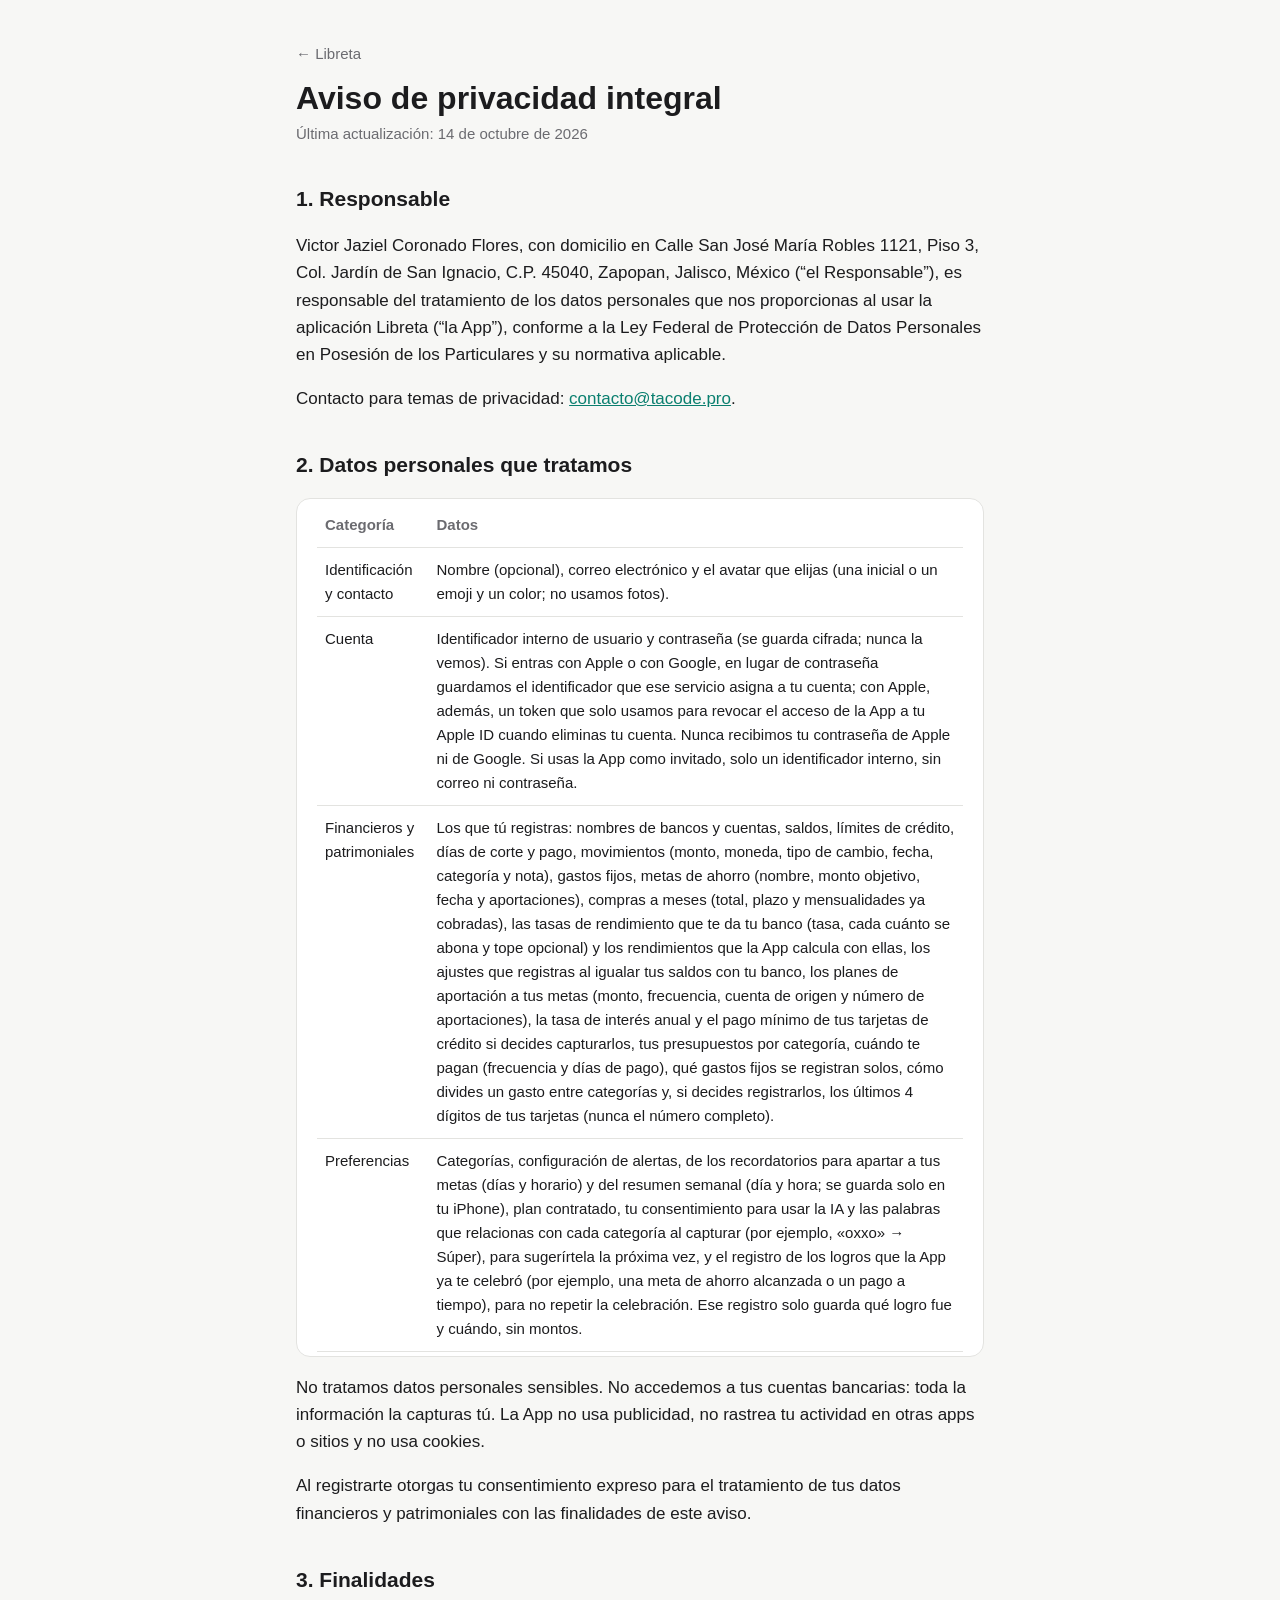
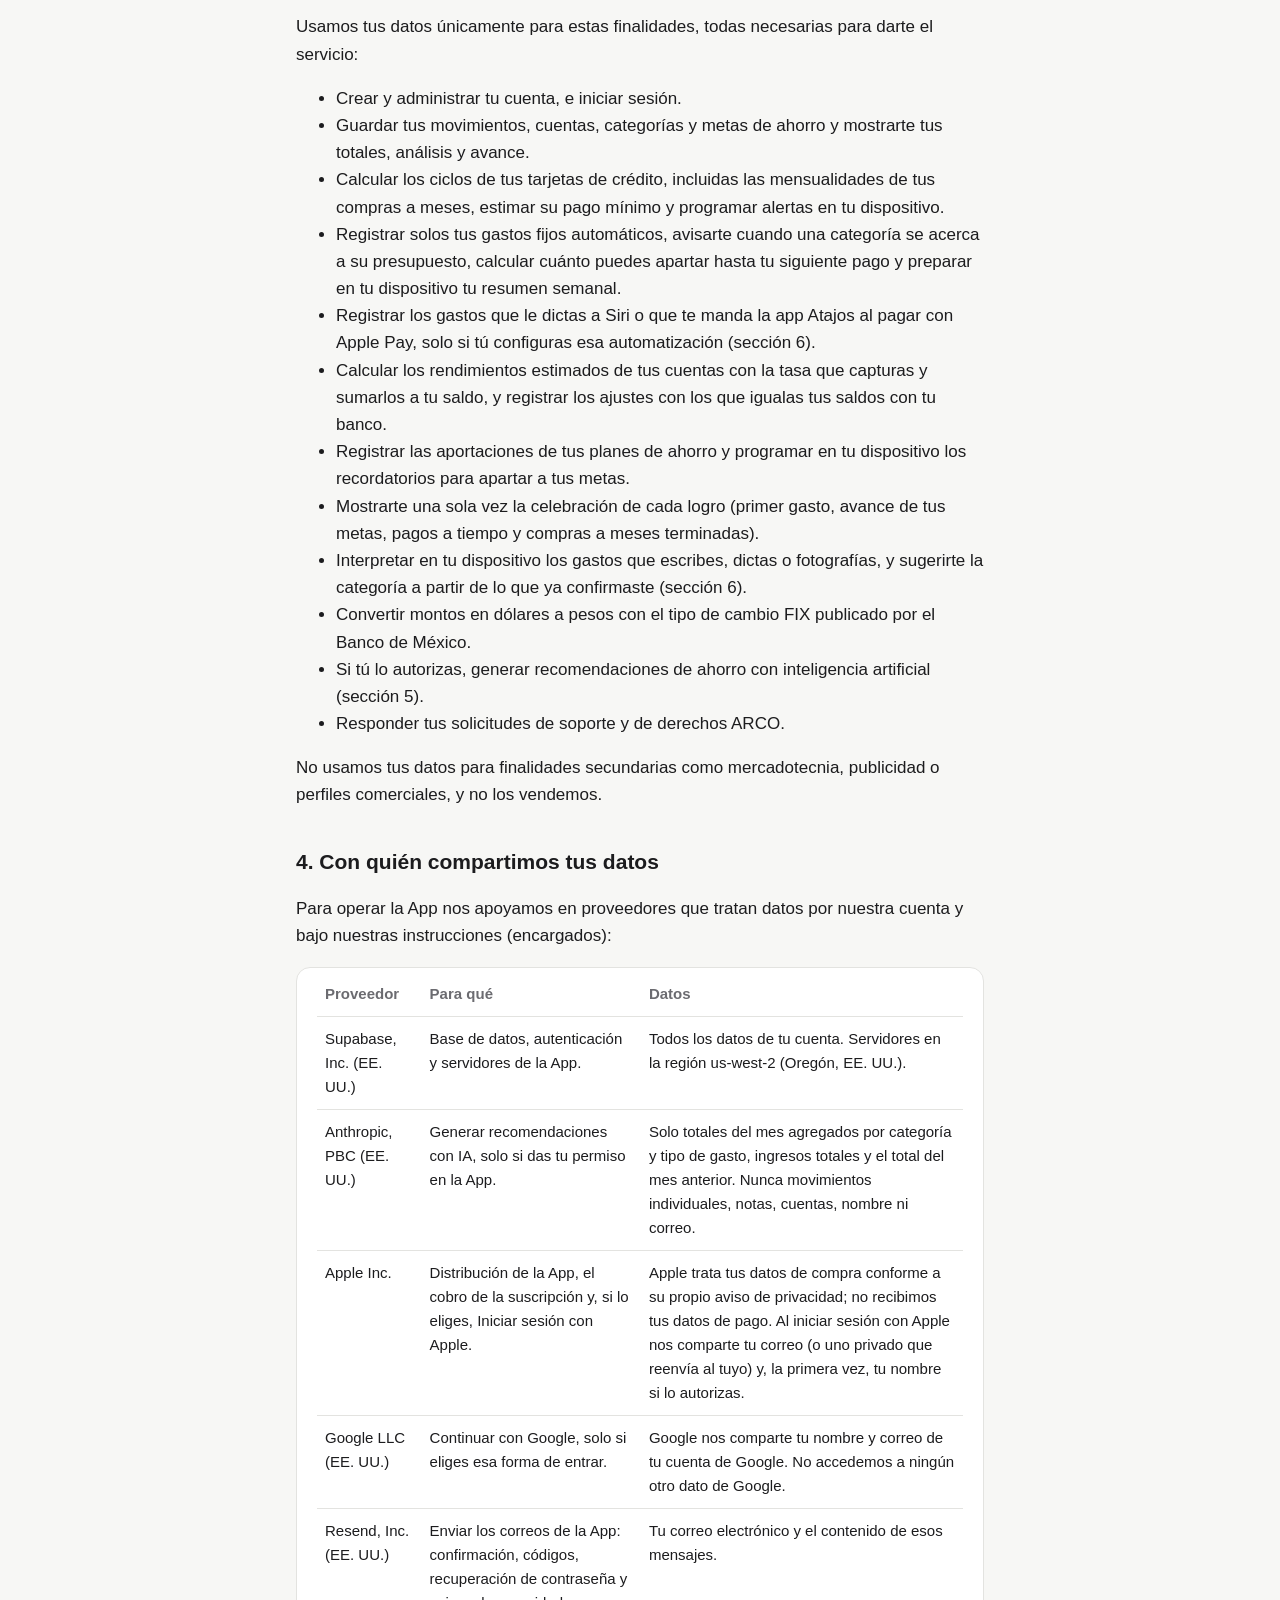
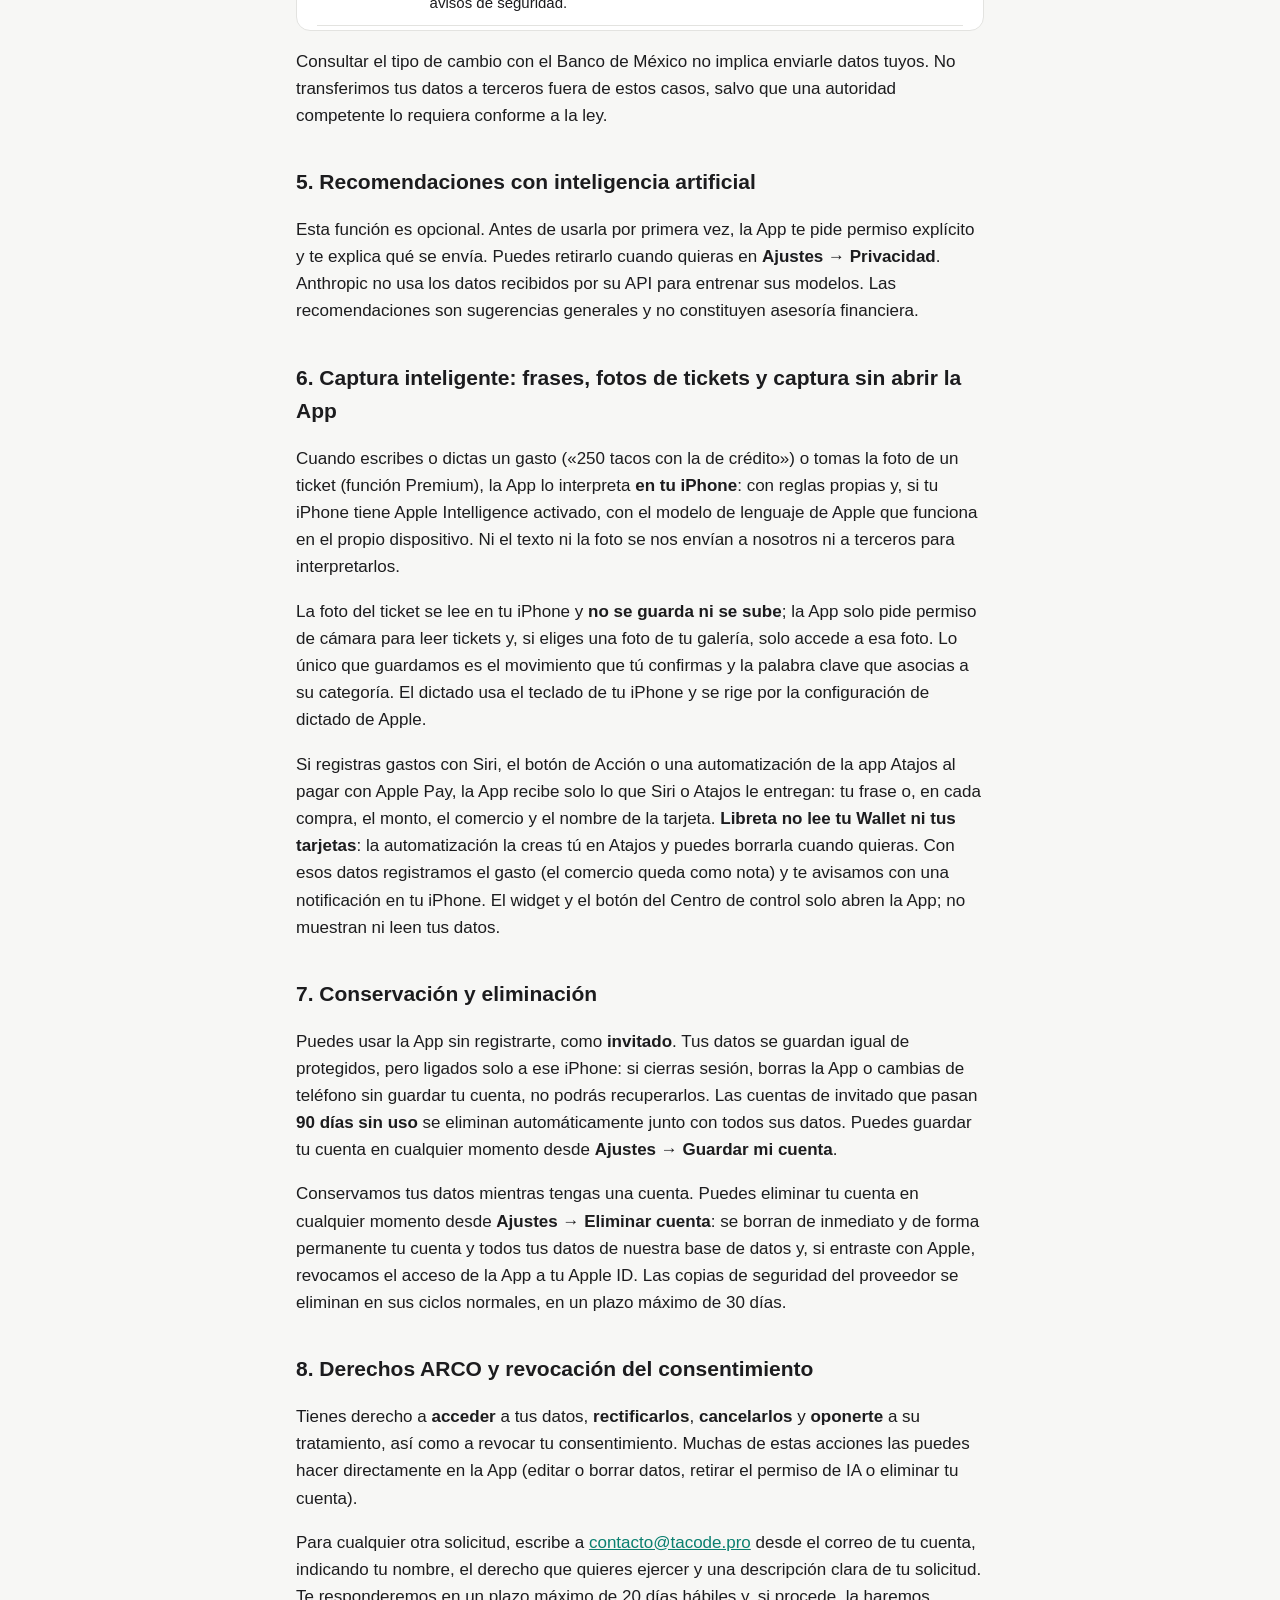
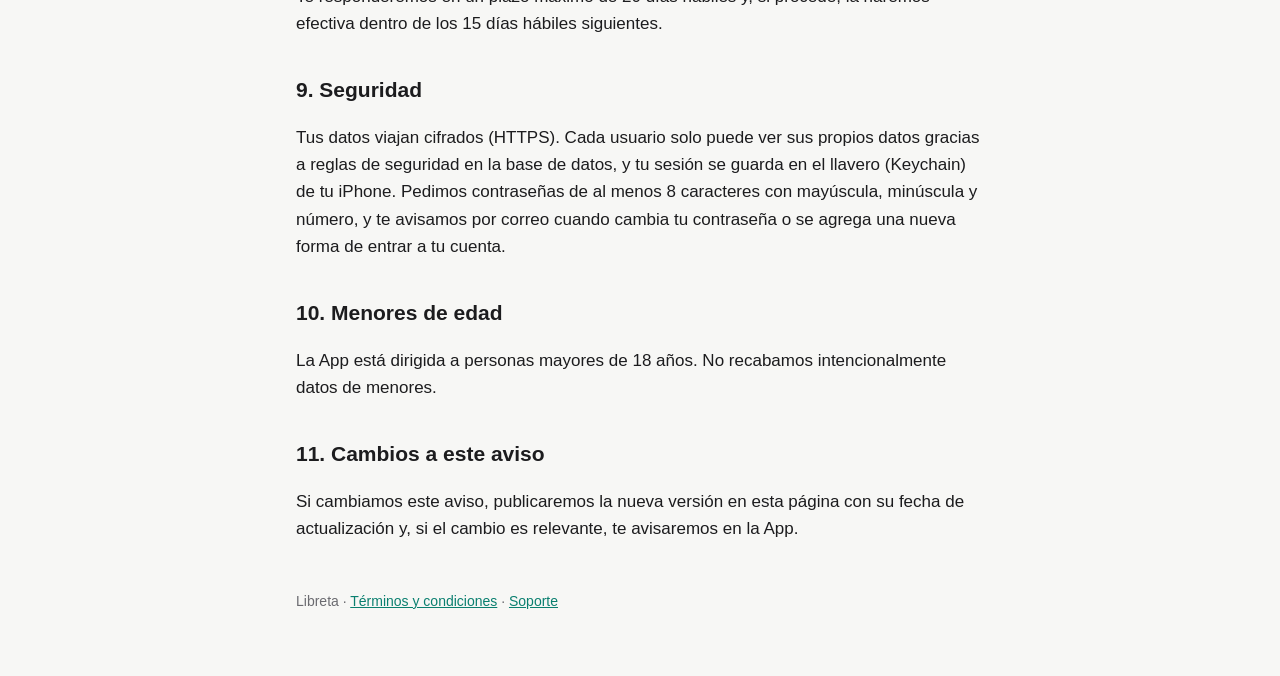
==== commit a3b5694f: "Agrega presupuestos, pago mínimo, captura con Siri y Atajos, y resumen semanal (Libreta 1.4)" ====
--- a/privacidad/index.html
+++ b/privacidad/index.html
@@ -10,7 +10,7 @@
 <main>
   <header><a href="../">← Libreta</a></header>
   <h1>Aviso de privacidad integral</h1>
-  <p class="updated">Última actualización: 12 de octubre de 2026</p>
+  <p class="updated">Última actualización: 14 de octubre de 2026</p>
 
   <h2>1. Responsable</h2>
   <p>Victor Jaziel Coronado Flores, con domicilio en Calle San José María Robles 1121, Piso 3, Col. Jardín de San Ignacio, C.P. 45040, Zapopan, Jalisco, México (“el Responsable”), es responsable del tratamiento de los datos personales que nos proporcionas al usar la aplicación Libreta (“la App”), conforme a la Ley Federal de Protección de Datos Personales en Posesión de los Particulares y su normativa aplicable.</p>
@@ -22,8 +22,8 @@
       <tr><th>Categoría</th><th>Datos</th></tr>
       <tr><td>Identificación y contacto</td><td>Nombre (opcional), correo electrónico y el avatar que elijas (una inicial o un emoji y un color; no usamos fotos).</td></tr>
       <tr><td>Cuenta</td><td>Identificador interno de usuario y contraseña (se guarda cifrada; nunca la vemos). Si entras con Apple o con Google, en lugar de contraseña guardamos el identificador que ese servicio asigna a tu cuenta; con Apple, además, un token que solo usamos para revocar el acceso de la App a tu Apple ID cuando eliminas tu cuenta. Nunca recibimos tu contraseña de Apple ni de Google. Si usas la App como invitado, solo un identificador interno, sin correo ni contraseña.</td></tr>
-      <tr><td>Financieros y patrimoniales</td><td>Los que tú registras: nombres de bancos y cuentas, saldos, límites de crédito, días de corte y pago, movimientos (monto, moneda, tipo de cambio, fecha, categoría y nota), gastos fijos, metas de ahorro (nombre, monto objetivo, fecha y aportaciones), compras a meses (total, plazo y mensualidades ya cobradas), las tasas de rendimiento que te da tu banco (tasa, cada cuánto se abona y tope opcional) y los rendimientos que la App calcula con ellas, los ajustes que registras al igualar tus saldos con tu banco, los planes de aportación a tus metas (monto, frecuencia, cuenta de origen y número de aportaciones) y, si decides registrarlos, los últimos 4 dígitos de tus tarjetas (nunca el número completo).</td></tr>
-      <tr><td>Preferencias</td><td>Categorías, configuración de alertas y de recordatorios para apartar a tus metas (días y horario), plan contratado, tu consentimiento para usar la IA y las palabras que relacionas con cada categoría al capturar (por ejemplo, «oxxo» → Súper), para sugerírtela la próxima vez, y el registro de los logros que la App ya te celebró (por ejemplo, una meta de ahorro alcanzada o un pago a tiempo), para no repetir la celebración. Ese registro solo guarda qué logro fue y cuándo, sin montos.</td></tr>
+      <tr><td>Financieros y patrimoniales</td><td>Los que tú registras: nombres de bancos y cuentas, saldos, límites de crédito, días de corte y pago, movimientos (monto, moneda, tipo de cambio, fecha, categoría y nota), gastos fijos, metas de ahorro (nombre, monto objetivo, fecha y aportaciones), compras a meses (total, plazo y mensualidades ya cobradas), las tasas de rendimiento que te da tu banco (tasa, cada cuánto se abona y tope opcional) y los rendimientos que la App calcula con ellas, los ajustes que registras al igualar tus saldos con tu banco, los planes de aportación a tus metas (monto, frecuencia, cuenta de origen y número de aportaciones), la tasa de interés anual y el pago mínimo de tus tarjetas de crédito si decides capturarlos, tus presupuestos por categoría, cuándo te pagan (frecuencia y días de pago), qué gastos fijos se registran solos, cómo divides un gasto entre categorías y, si decides registrarlos, los últimos 4 dígitos de tus tarjetas (nunca el número completo).</td></tr>
+      <tr><td>Preferencias</td><td>Categorías, configuración de alertas, de los recordatorios para apartar a tus metas (días y horario) y del resumen semanal (día y hora; se guarda solo en tu iPhone), plan contratado, tu consentimiento para usar la IA y las palabras que relacionas con cada categoría al capturar (por ejemplo, «oxxo» → Súper), para sugerírtela la próxima vez, y el registro de los logros que la App ya te celebró (por ejemplo, una meta de ahorro alcanzada o un pago a tiempo), para no repetir la celebración. Ese registro solo guarda qué logro fue y cuándo, sin montos.</td></tr>
     </table>
   </div>
   <p>No tratamos datos personales sensibles. No accedemos a tus cuentas bancarias: toda la información la capturas tú. La App no usa publicidad, no rastrea tu actividad en otras apps o sitios y no usa cookies.</p>
@@ -34,7 +34,9 @@
   <ul>
     <li>Crear y administrar tu cuenta, e iniciar sesión.</li>
     <li>Guardar tus movimientos, cuentas, categorías y metas de ahorro y mostrarte tus totales, análisis y avance.</li>
-    <li>Calcular los ciclos de tus tarjetas de crédito, incluidas las mensualidades de tus compras a meses, y programar alertas en tu dispositivo.</li>
+    <li>Calcular los ciclos de tus tarjetas de crédito, incluidas las mensualidades de tus compras a meses, estimar su pago mínimo y programar alertas en tu dispositivo.</li>
+    <li>Registrar solos tus gastos fijos automáticos, avisarte cuando una categoría se acerca a su presupuesto, calcular cuánto puedes apartar hasta tu siguiente pago y preparar en tu dispositivo tu resumen semanal.</li>
+    <li>Registrar los gastos que le dictas a Siri o que te manda la app Atajos al pagar con Apple Pay, solo si tú configuras esa automatización (sección 6).</li>
     <li>Calcular los rendimientos estimados de tus cuentas con la tasa que capturas y sumarlos a tu saldo, y registrar los ajustes con los que igualas tus saldos con tu banco.</li>
     <li>Registrar las aportaciones de tus planes de ahorro y programar en tu dispositivo los recordatorios para apartar a tus metas.</li>
     <li>Mostrarte una sola vez la celebración de cada logro (primer gasto, avance de tus metas, pagos a tiempo y compras a meses terminadas).</li>
@@ -62,9 +64,10 @@
   <h2>5. Recomendaciones con inteligencia artificial</h2>
   <p>Esta función es opcional. Antes de usarla por primera vez, la App te pide permiso explícito y te explica qué se envía. Puedes retirarlo cuando quieras en <strong>Ajustes → Privacidad</strong>. Anthropic no usa los datos recibidos por su API para entrenar sus modelos. Las recomendaciones son sugerencias generales y no constituyen asesoría financiera.</p>
 
-  <h2>6. Captura inteligente: frases y fotos de tickets</h2>
+  <h2>6. Captura inteligente: frases, fotos de tickets y captura sin abrir la App</h2>
   <p>Cuando escribes o dictas un gasto («250 tacos con la de crédito») o tomas la foto de un ticket (función Premium), la App lo interpreta <strong>en tu iPhone</strong>: con reglas propias y, si tu iPhone tiene Apple Intelligence activado, con el modelo de lenguaje de Apple que funciona en el propio dispositivo. Ni el texto ni la foto se nos envían a nosotros ni a terceros para interpretarlos.</p>
   <p>La foto del ticket se lee en tu iPhone y <strong>no se guarda ni se sube</strong>; la App solo pide permiso de cámara para leer tickets y, si eliges una foto de tu galería, solo accede a esa foto. Lo único que guardamos es el movimiento que tú confirmas y la palabra clave que asocias a su categoría. El dictado usa el teclado de tu iPhone y se rige por la configuración de dictado de Apple.</p>
+  <p>Si registras gastos con Siri, el botón de Acción o una automatización de la app Atajos al pagar con Apple Pay, la App recibe solo lo que Siri o Atajos le entregan: tu frase o, en cada compra, el monto, el comercio y el nombre de la tarjeta. <strong>Libreta no lee tu Wallet ni tus tarjetas</strong>: la automatización la creas tú en Atajos y puedes borrarla cuando quieras. Con esos datos registramos el gasto (el comercio queda como nota) y te avisamos con una notificación en tu iPhone. El widget y el botón del Centro de control solo abren la App; no muestran ni leen tus datos.</p>
 
   <h2>7. Conservación y eliminación</h2>
   <p>Puedes usar la App sin registrarte, como <strong>invitado</strong>. Tus datos se guardan igual de protegidos, pero ligados solo a ese iPhone: si cierras sesión, borras la App o cambias de teléfono sin guardar tu cuenta, no podrás recuperarlos. Las cuentas de invitado que pasan <strong>90 días sin uso</strong> se eliminan automáticamente junto con todos sus datos. Puedes guardar tu cuenta en cualquier momento desde <strong>Ajustes → Guardar mi cuenta</strong>.</p>
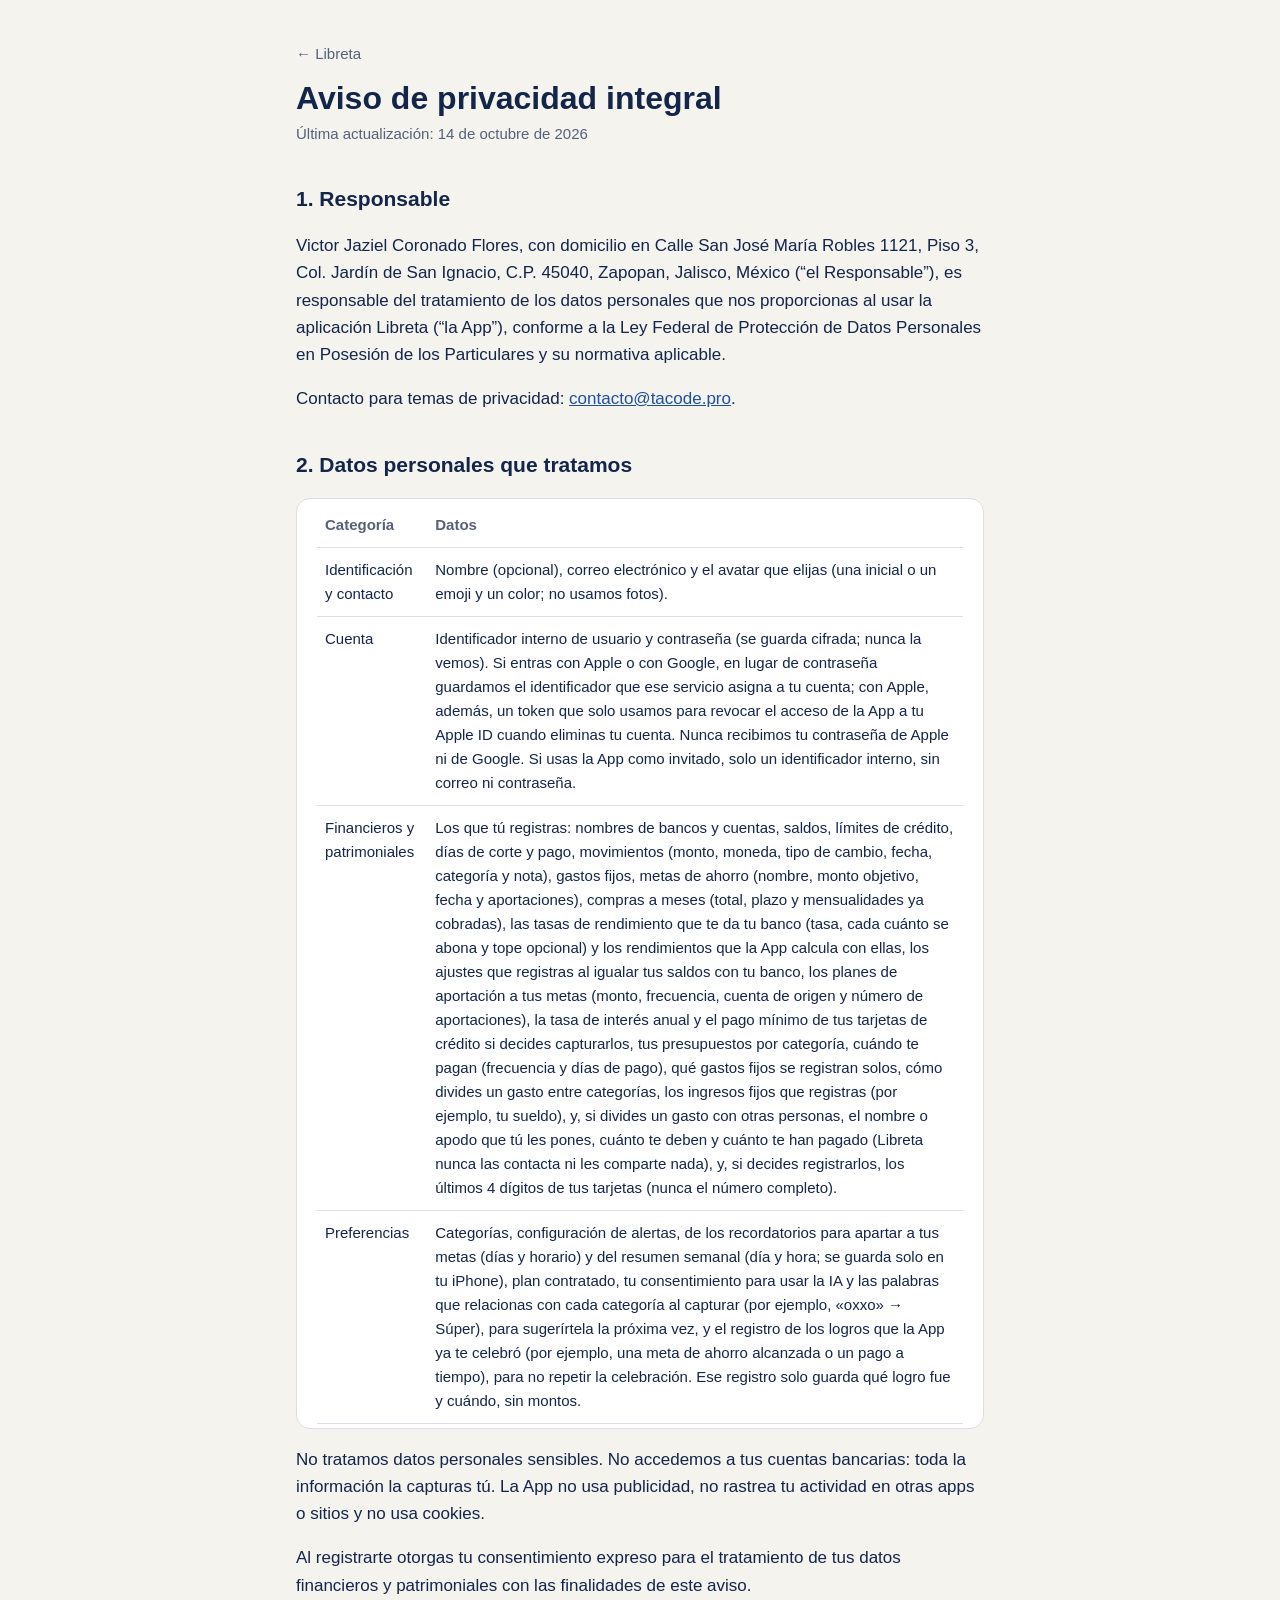
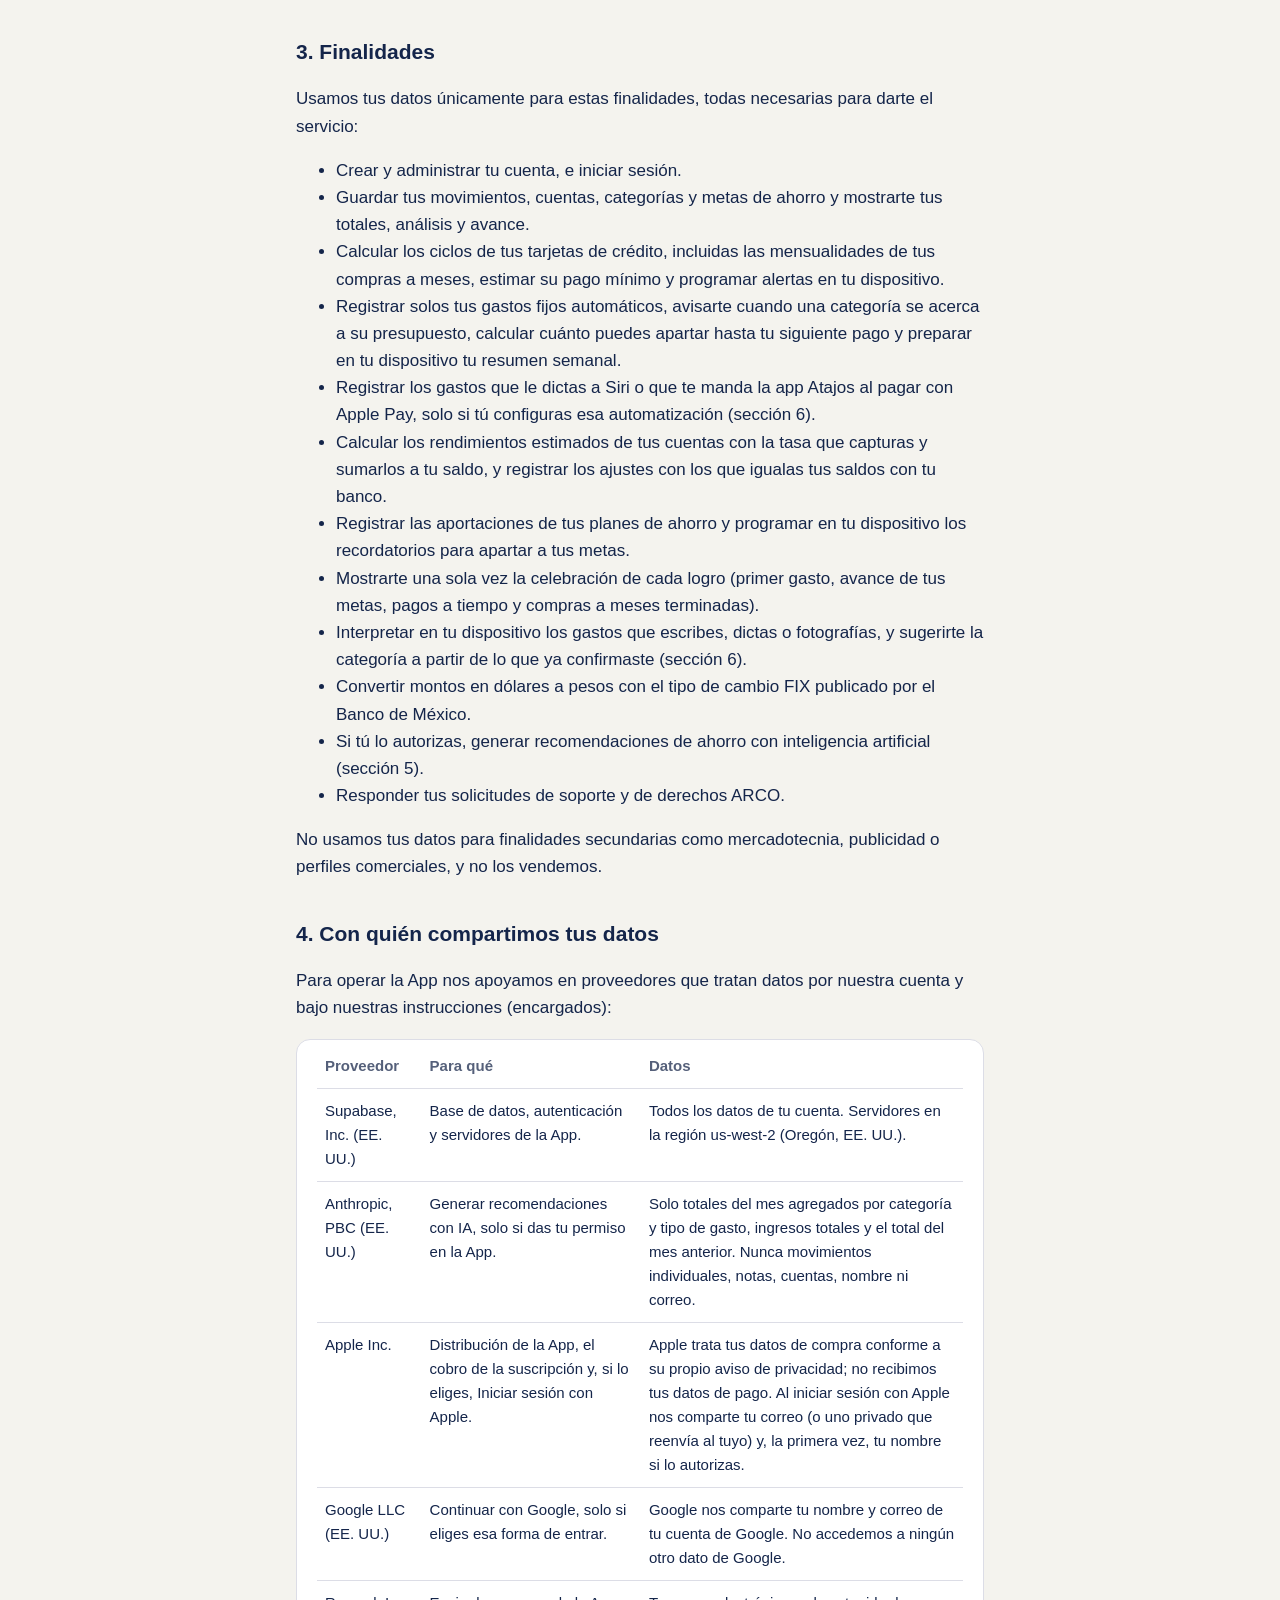
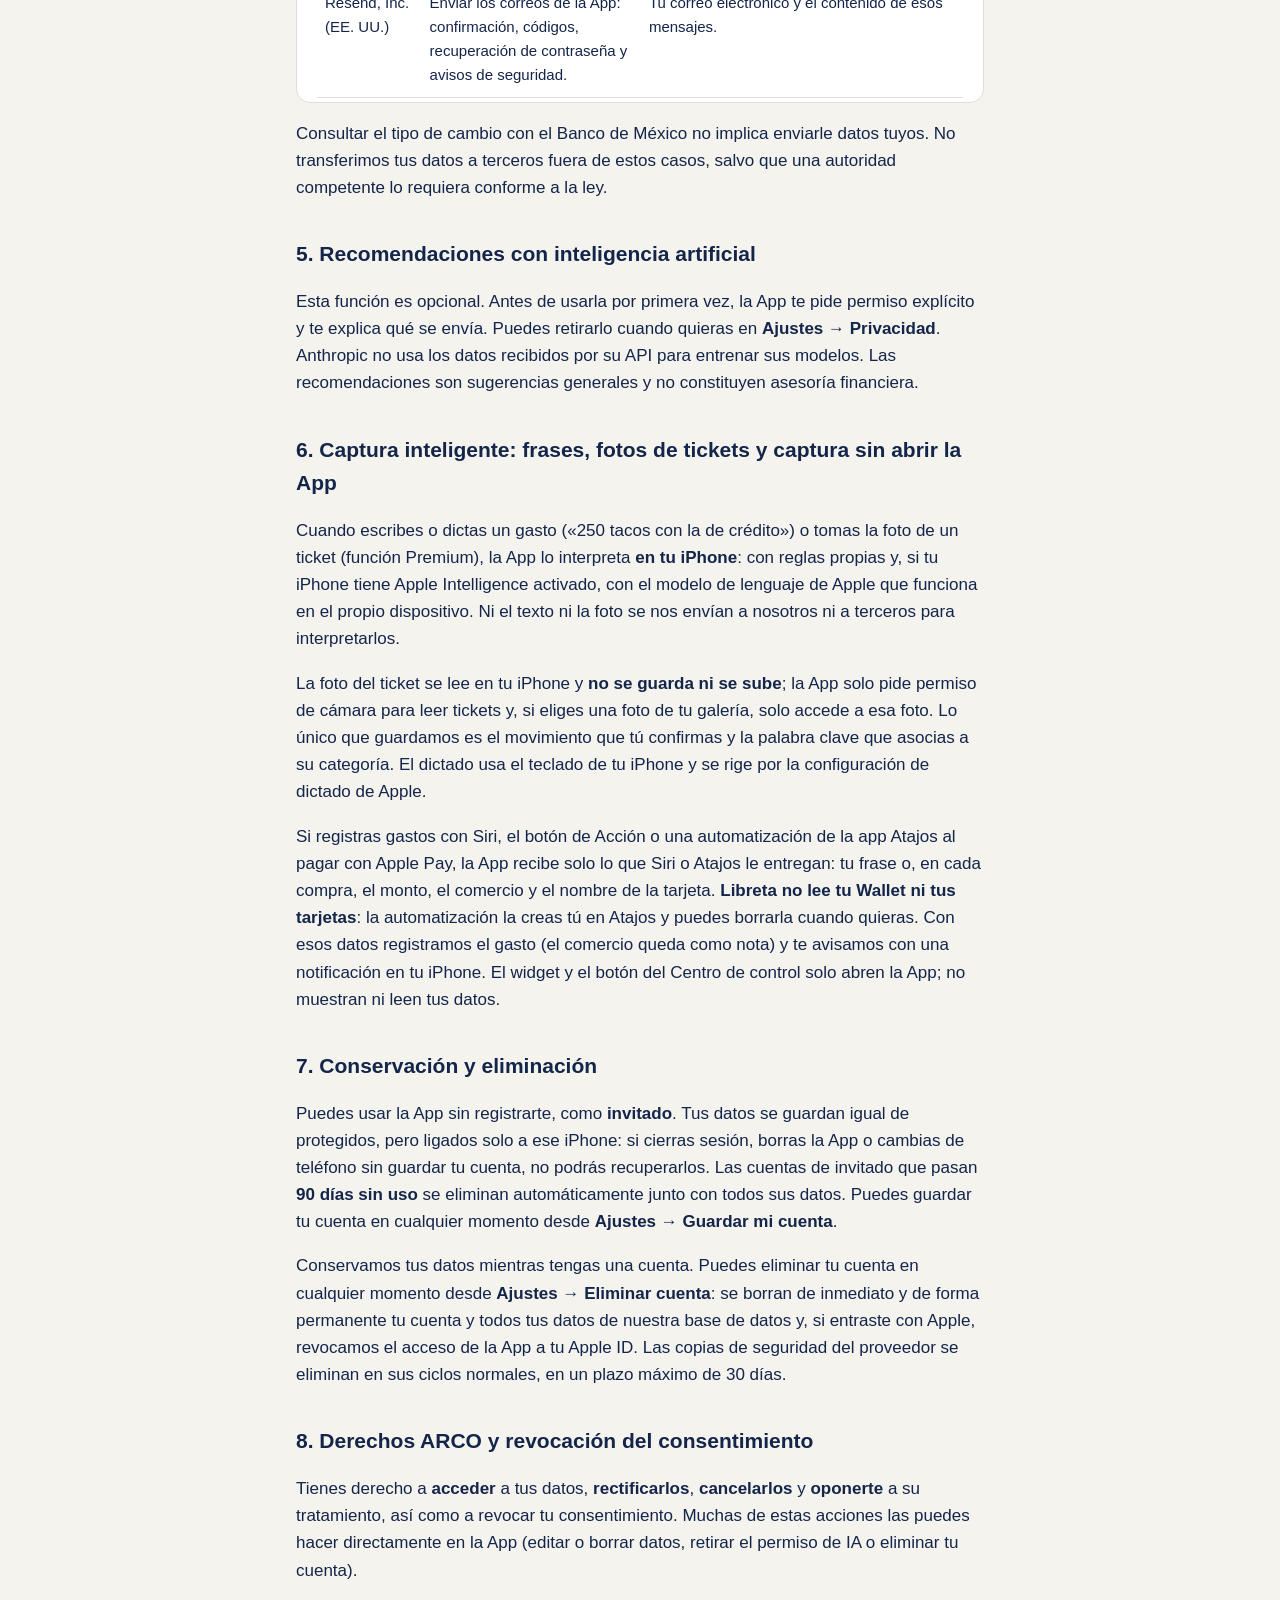
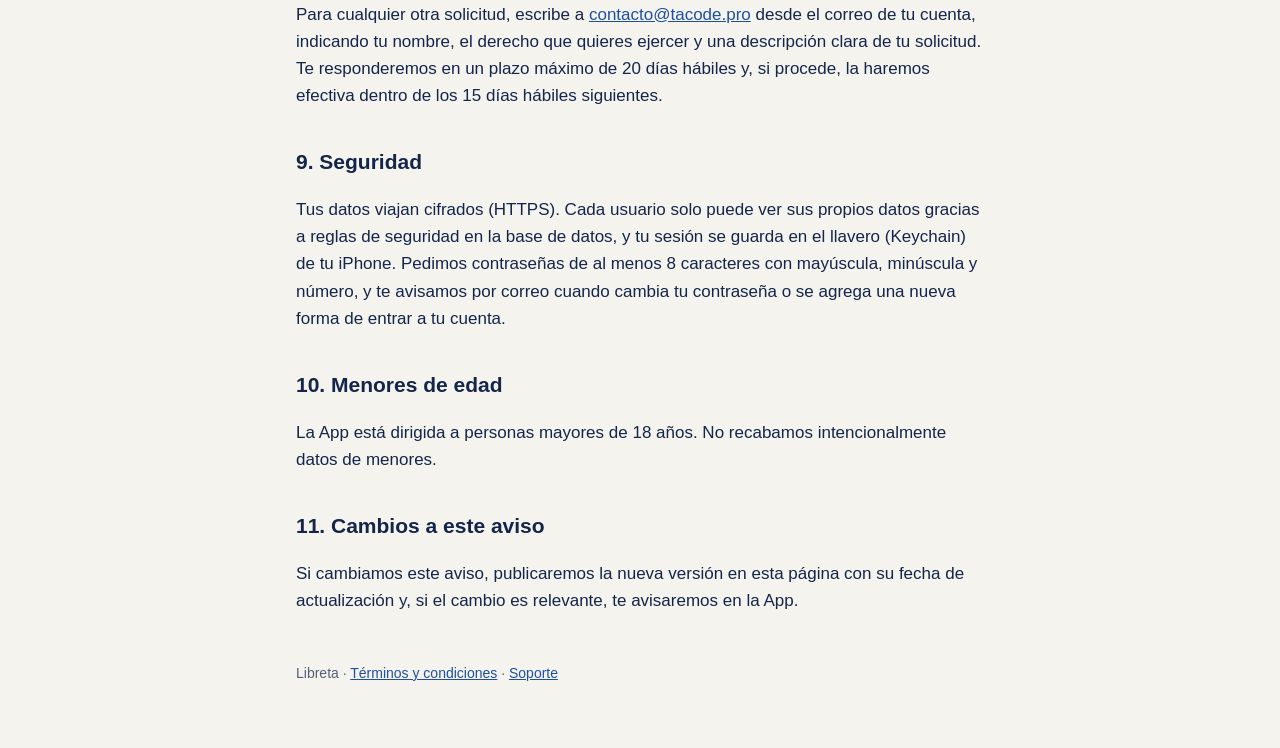
==== commit 5f53b436: "Agrega ingresos fijos y gastos divididos con otras personas (Libreta 1.6)" ====
--- a/privacidad/index.html
+++ b/privacidad/index.html
@@ -22,7 +22,7 @@
       <tr><th>Categoría</th><th>Datos</th></tr>
       <tr><td>Identificación y contacto</td><td>Nombre (opcional), correo electrónico y el avatar que elijas (una inicial o un emoji y un color; no usamos fotos).</td></tr>
       <tr><td>Cuenta</td><td>Identificador interno de usuario y contraseña (se guarda cifrada; nunca la vemos). Si entras con Apple o con Google, en lugar de contraseña guardamos el identificador que ese servicio asigna a tu cuenta; con Apple, además, un token que solo usamos para revocar el acceso de la App a tu Apple ID cuando eliminas tu cuenta. Nunca recibimos tu contraseña de Apple ni de Google. Si usas la App como invitado, solo un identificador interno, sin correo ni contraseña.</td></tr>
-      <tr><td>Financieros y patrimoniales</td><td>Los que tú registras: nombres de bancos y cuentas, saldos, límites de crédito, días de corte y pago, movimientos (monto, moneda, tipo de cambio, fecha, categoría y nota), gastos fijos, metas de ahorro (nombre, monto objetivo, fecha y aportaciones), compras a meses (total, plazo y mensualidades ya cobradas), las tasas de rendimiento que te da tu banco (tasa, cada cuánto se abona y tope opcional) y los rendimientos que la App calcula con ellas, los ajustes que registras al igualar tus saldos con tu banco, los planes de aportación a tus metas (monto, frecuencia, cuenta de origen y número de aportaciones), la tasa de interés anual y el pago mínimo de tus tarjetas de crédito si decides capturarlos, tus presupuestos por categoría, cuándo te pagan (frecuencia y días de pago), qué gastos fijos se registran solos, cómo divides un gasto entre categorías y, si decides registrarlos, los últimos 4 dígitos de tus tarjetas (nunca el número completo).</td></tr>
+      <tr><td>Financieros y patrimoniales</td><td>Los que tú registras: nombres de bancos y cuentas, saldos, límites de crédito, días de corte y pago, movimientos (monto, moneda, tipo de cambio, fecha, categoría y nota), gastos fijos, metas de ahorro (nombre, monto objetivo, fecha y aportaciones), compras a meses (total, plazo y mensualidades ya cobradas), las tasas de rendimiento que te da tu banco (tasa, cada cuánto se abona y tope opcional) y los rendimientos que la App calcula con ellas, los ajustes que registras al igualar tus saldos con tu banco, los planes de aportación a tus metas (monto, frecuencia, cuenta de origen y número de aportaciones), la tasa de interés anual y el pago mínimo de tus tarjetas de crédito si decides capturarlos, tus presupuestos por categoría, cuándo te pagan (frecuencia y días de pago), qué gastos fijos se registran solos, cómo divides un gasto entre categorías, los ingresos fijos que registras (por ejemplo, tu sueldo), y, si divides un gasto con otras personas, el nombre o apodo que tú les pones, cuánto te deben y cuánto te han pagado (Libreta nunca las contacta ni les comparte nada), y, si decides registrarlos, los últimos 4 dígitos de tus tarjetas (nunca el número completo).</td></tr>
       <tr><td>Preferencias</td><td>Categorías, configuración de alertas, de los recordatorios para apartar a tus metas (días y horario) y del resumen semanal (día y hora; se guarda solo en tu iPhone), plan contratado, tu consentimiento para usar la IA y las palabras que relacionas con cada categoría al capturar (por ejemplo, «oxxo» → Súper), para sugerírtela la próxima vez, y el registro de los logros que la App ya te celebró (por ejemplo, una meta de ahorro alcanzada o un pago a tiempo), para no repetir la celebración. Ese registro solo guarda qué logro fue y cuándo, sin montos.</td></tr>
     </table>
   </div>
--- a/style.css
+++ b/style.css
@@ -1,22 +1,22 @@
 :root {
-  --bg: #f7f7f5;
+  --bg: #f4f3ee;
   --surface: #ffffff;
-  --text: #1c1c1e;
-  --muted: #6b6b70;
-  --accent: #0a7f6f;
-  --border: #e3e3e0;
+  --text: #14254a;
+  --muted: #55607a;
+  --accent: #1e4fa0;
+  --border: #dcdde6;
   --todo-bg: #fff4d6;
   --todo-text: #7a5600;
 }
 
 @media (prefers-color-scheme: dark) {
   :root {
-    --bg: #111113;
-    --surface: #1c1c1e;
-    --text: #f2f2f2;
-    --muted: #a1a1a6;
-    --accent: #4fd1bd;
-    --border: #2f2f33;
+    --bg: #000000;
+    --surface: #131416;
+    --text: #f3f2ee;
+    --muted: #a4a5ac;
+    --accent: #8fb3e8;
+    --border: #2a2b30;
     --todo-bg: #3a2e0a;
     --todo-text: #ffd774;
   }
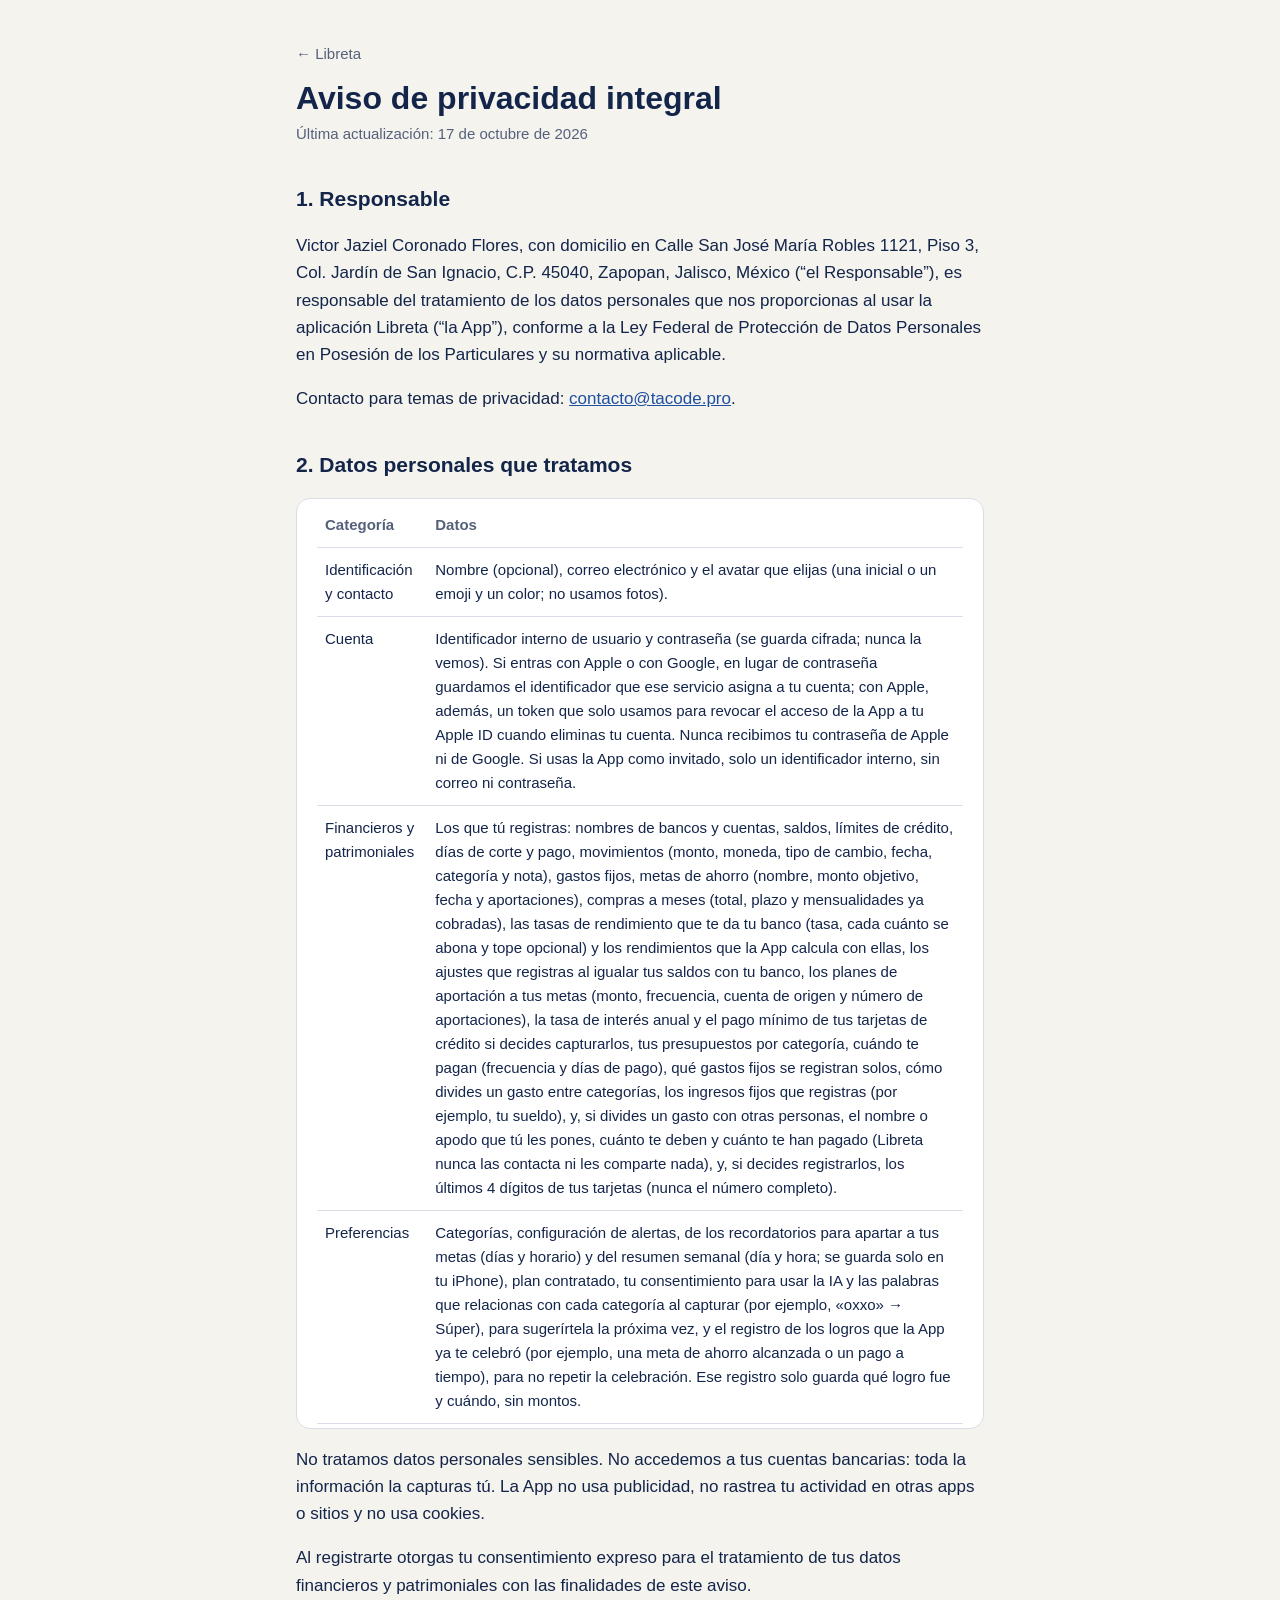
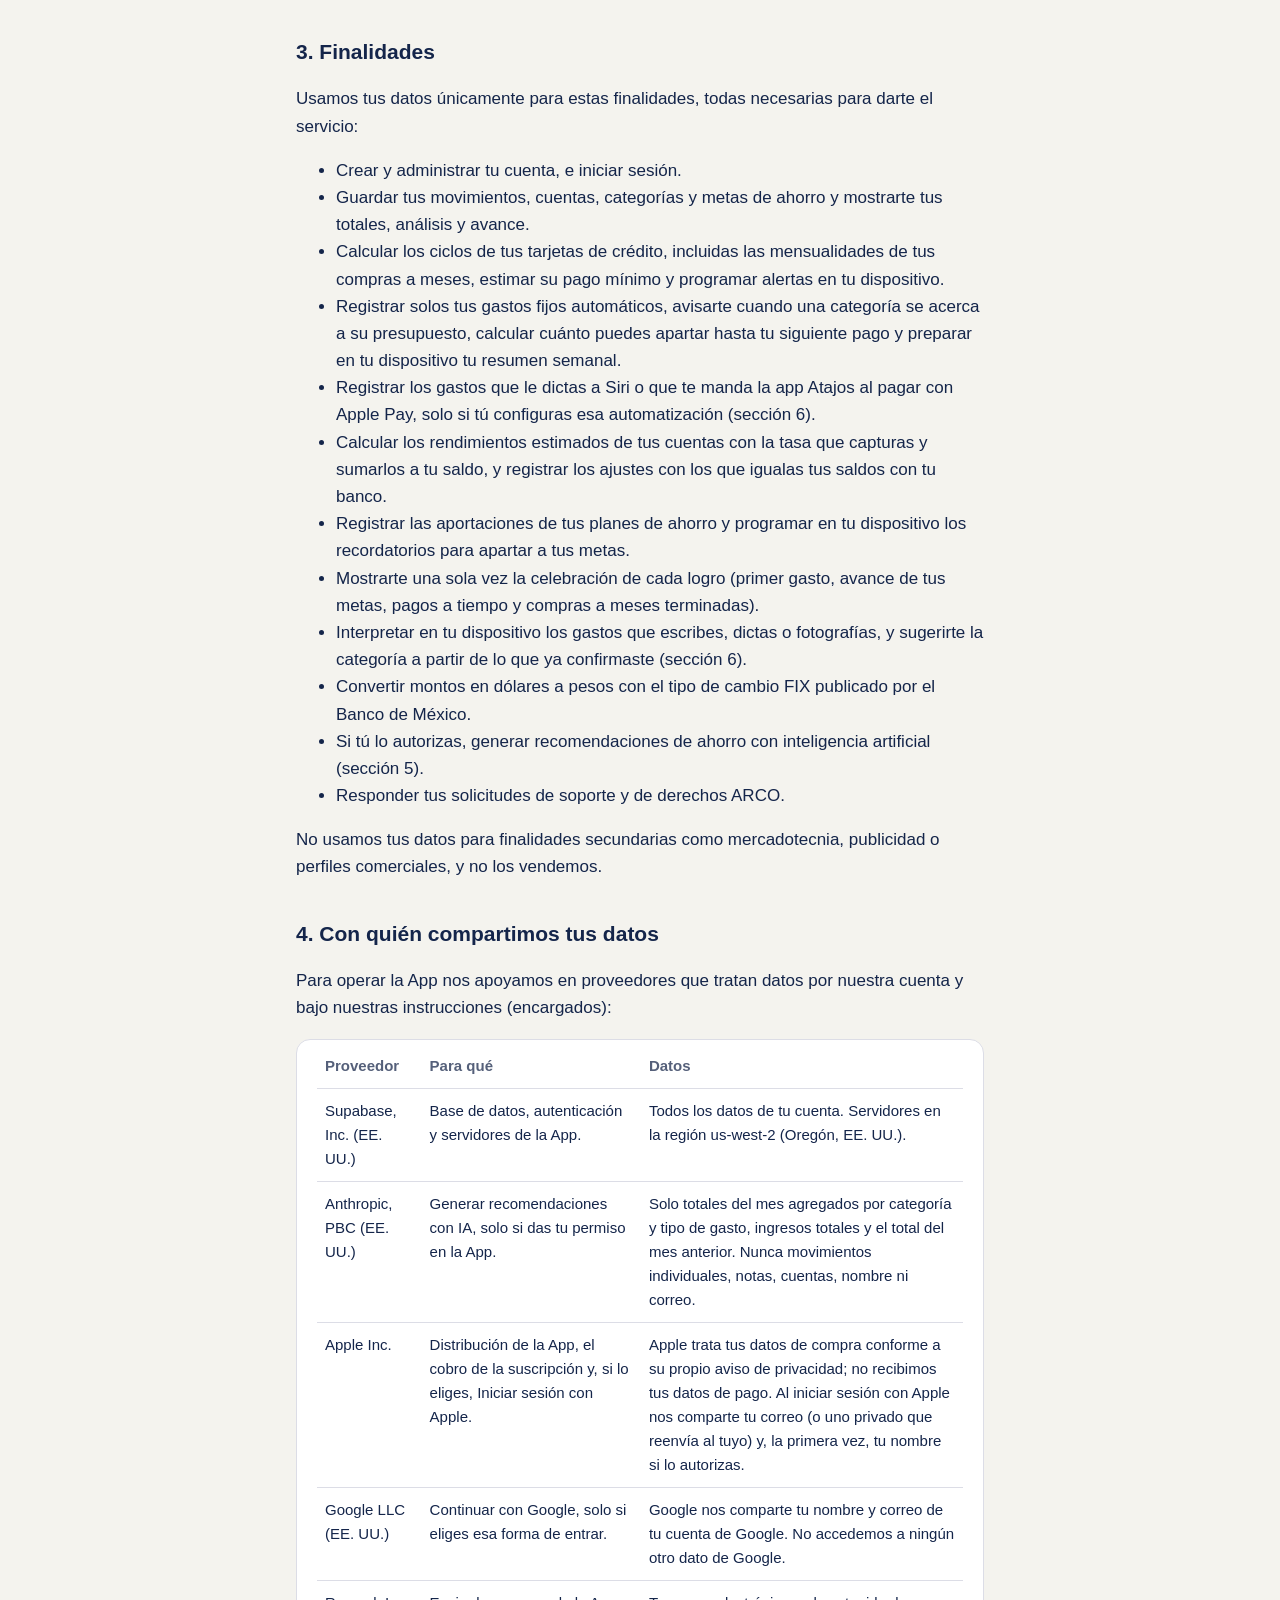
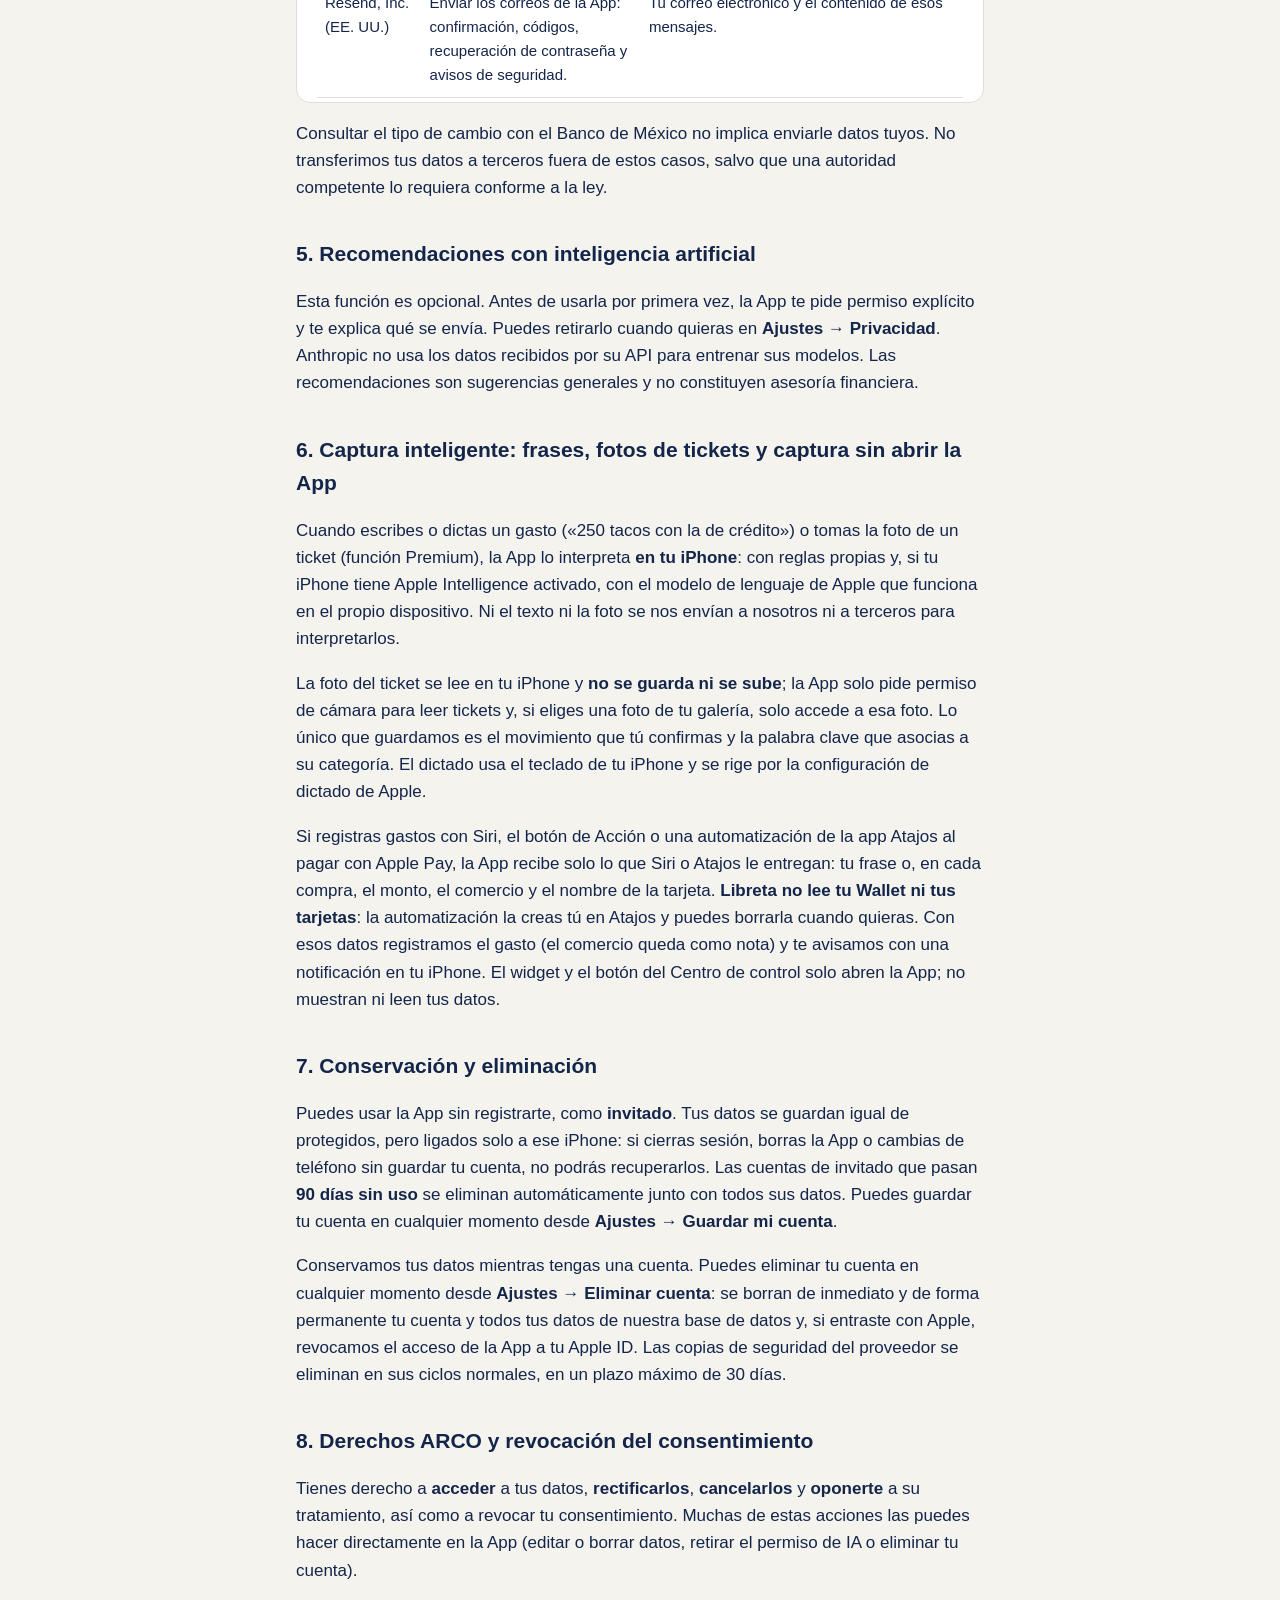
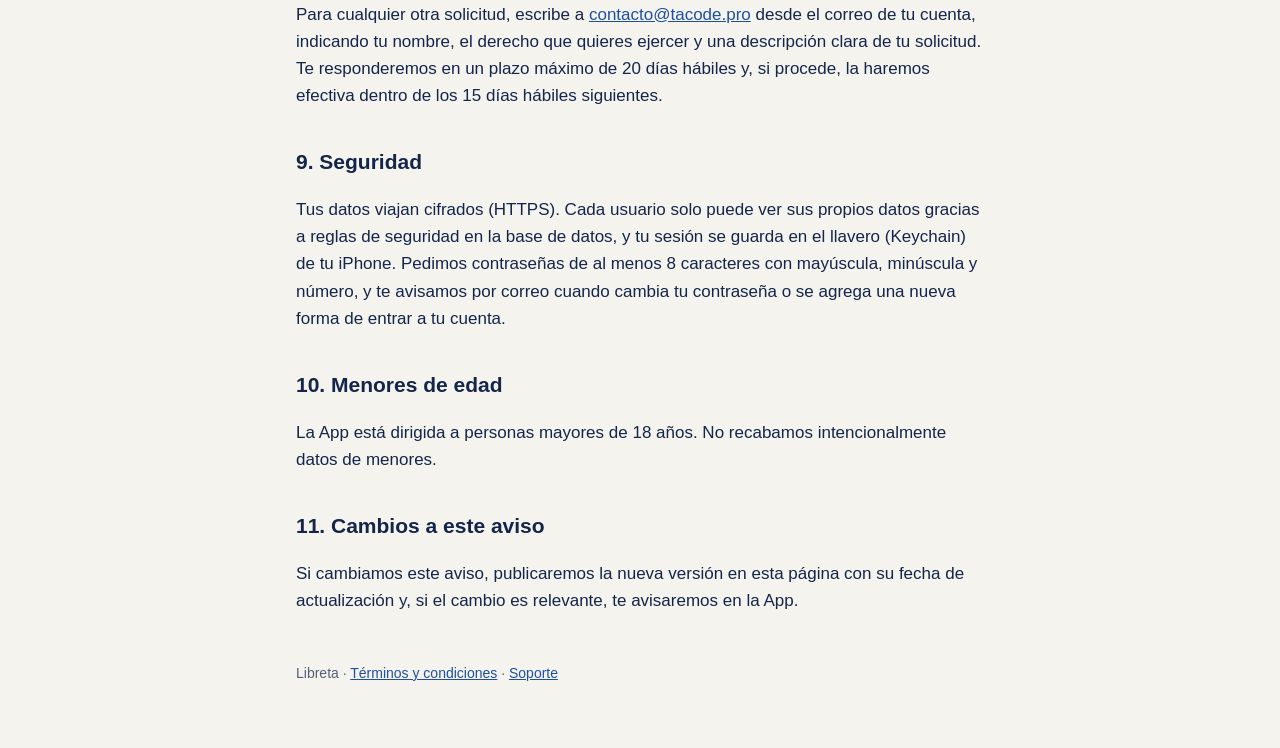
==== commit d62a9b8d: "Fecha de actualización del aviso de privacidad (Libreta 1.6)" ====
--- a/privacidad/index.html
+++ b/privacidad/index.html
@@ -10,7 +10,7 @@
 <main>
   <header><a href="../">← Libreta</a></header>
   <h1>Aviso de privacidad integral</h1>
-  <p class="updated">Última actualización: 14 de octubre de 2026</p>
+  <p class="updated">Última actualización: 17 de octubre de 2026</p>
 
   <h2>1. Responsable</h2>
   <p>Victor Jaziel Coronado Flores, con domicilio en Calle San José María Robles 1121, Piso 3, Col. Jardín de San Ignacio, C.P. 45040, Zapopan, Jalisco, México (“el Responsable”), es responsable del tratamiento de los datos personales que nos proporcionas al usar la aplicación Libreta (“la App”), conforme a la Ley Federal de Protección de Datos Personales en Posesión de los Particulares y su normativa aplicable.</p>
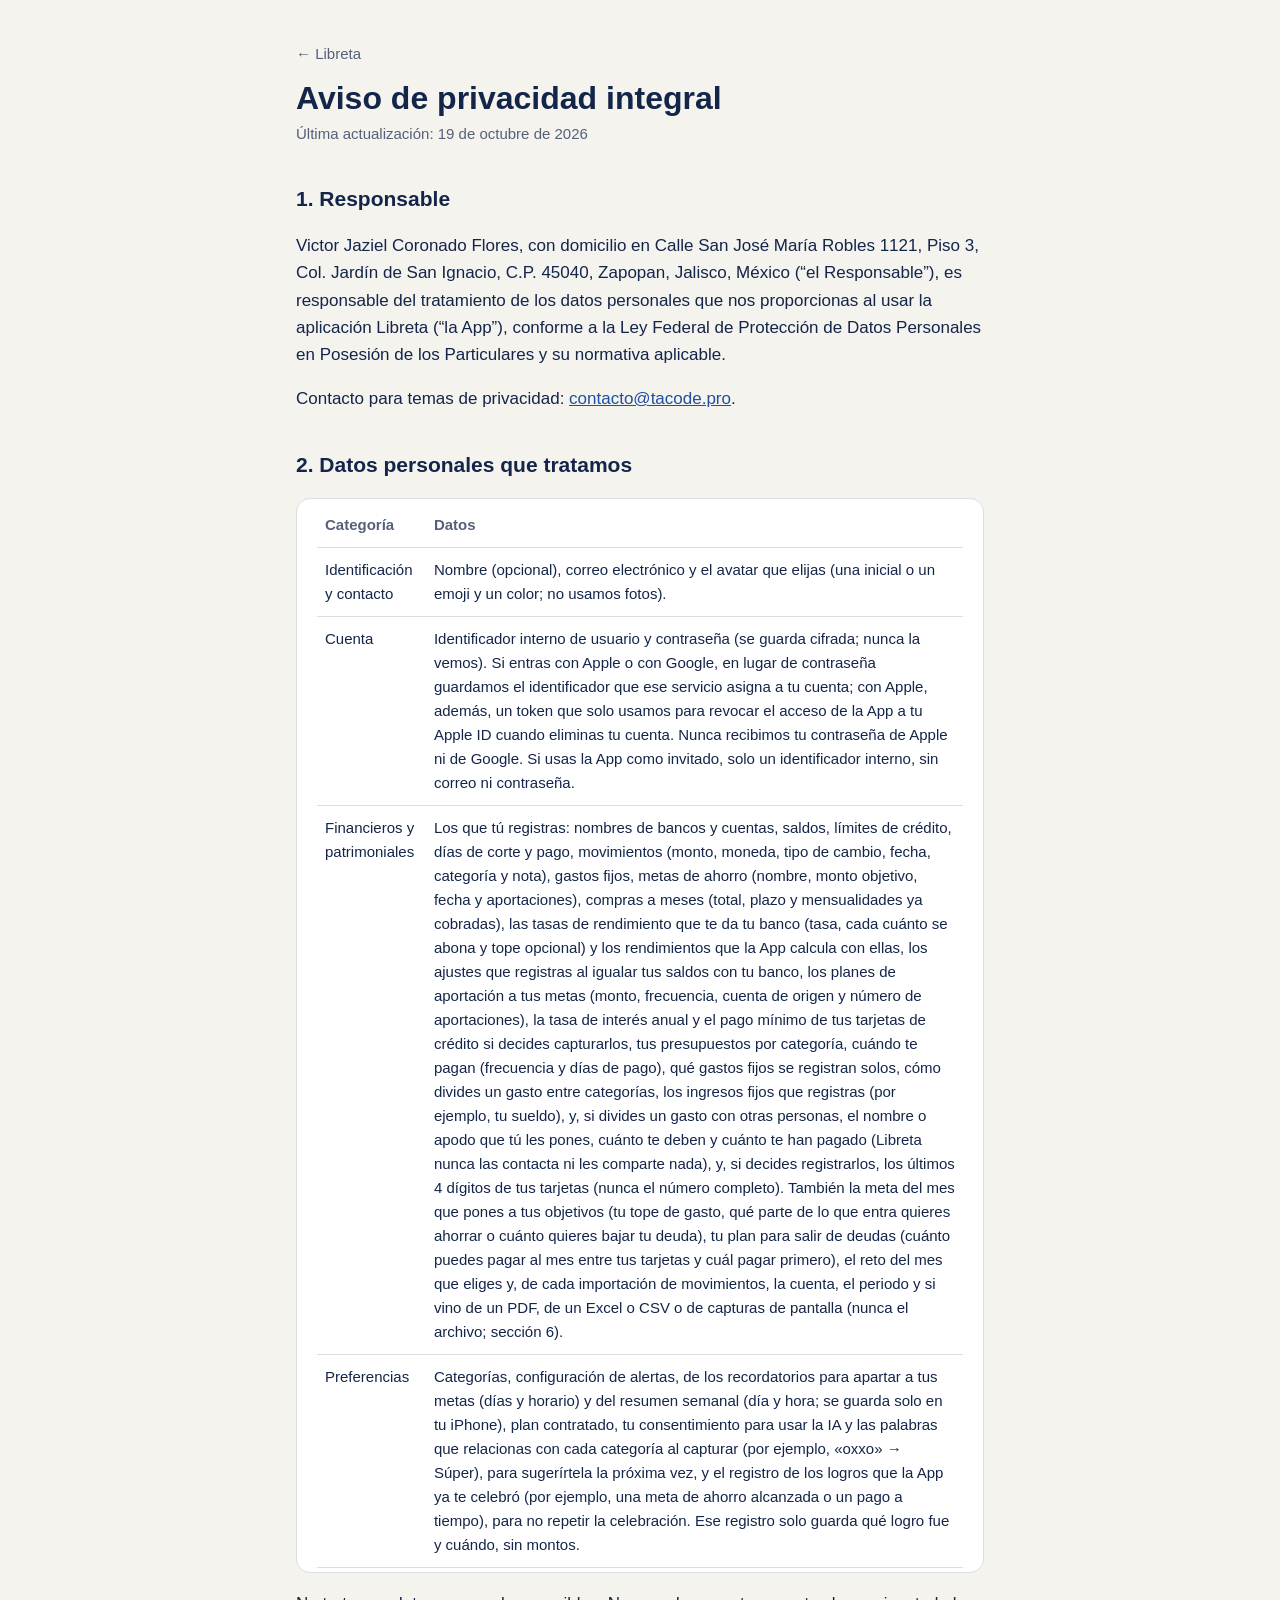
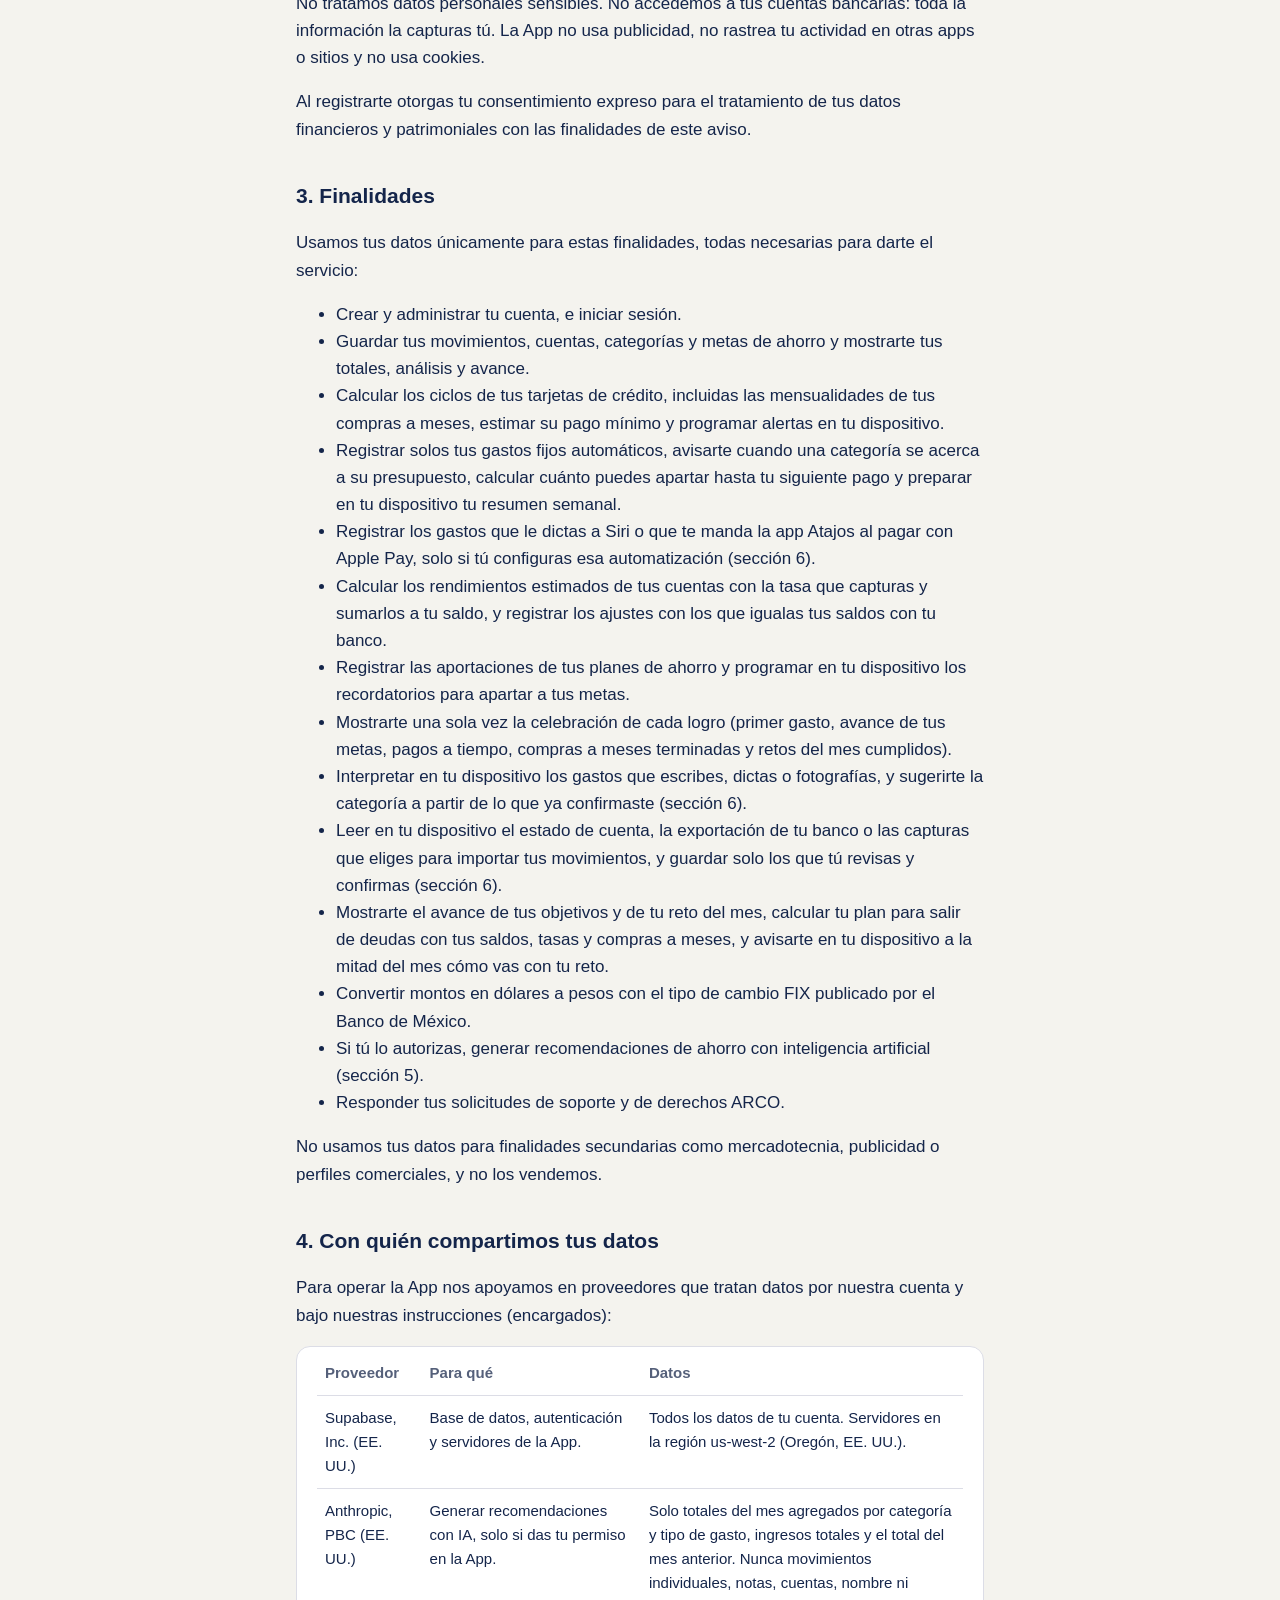
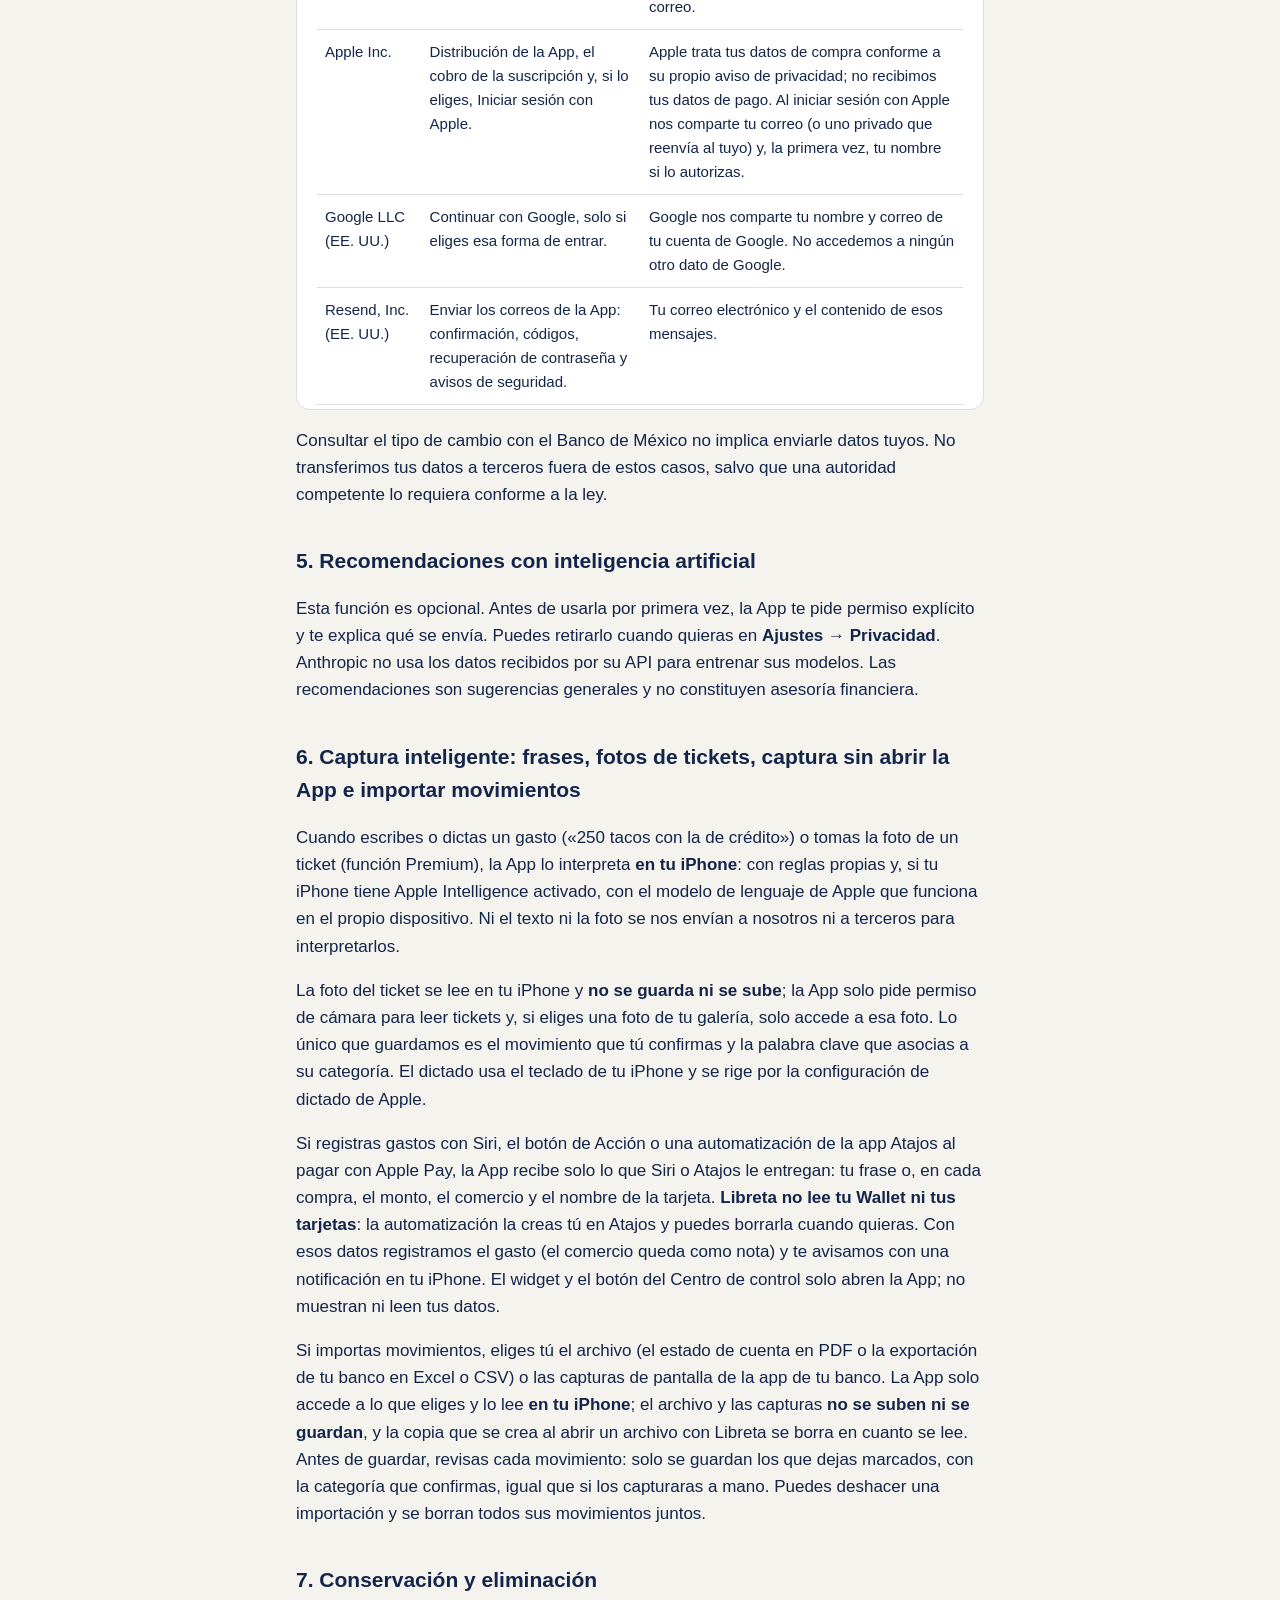
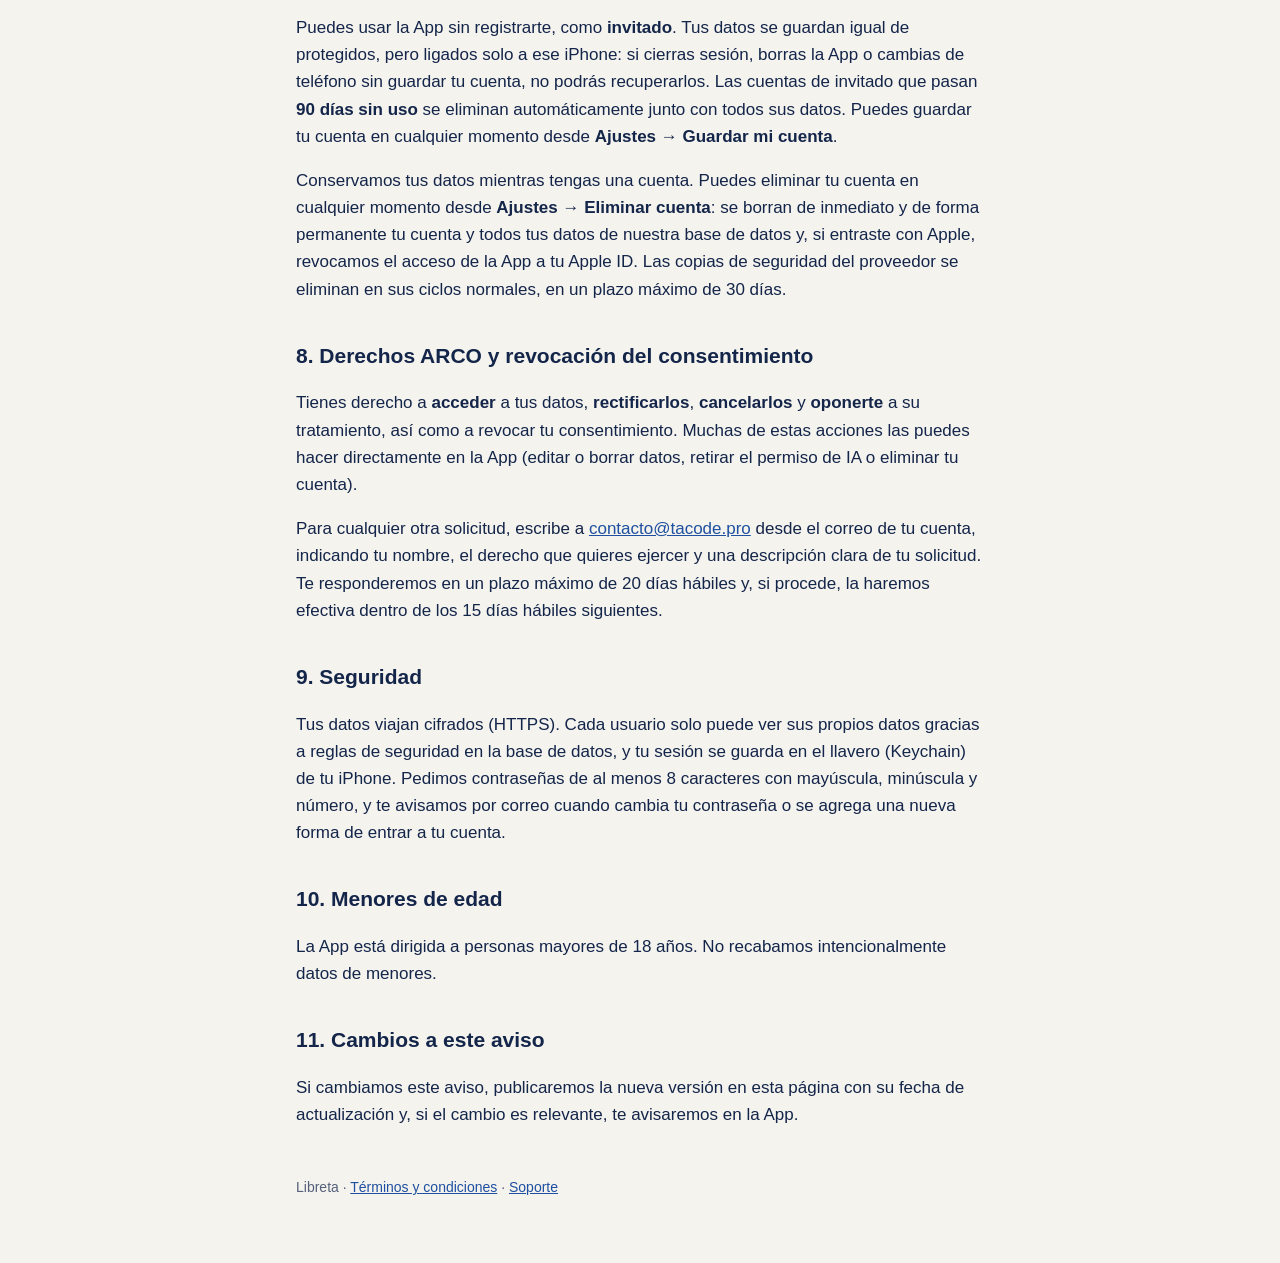
==== commit a8e3cdad: "Importar movimientos, objetivos, plan de deudas y reto del mes en el aviso (Libreta 1.8)" ====
--- a/privacidad/index.html
+++ b/privacidad/index.html
@@ -10,7 +10,7 @@
 <main>
   <header><a href="../">← Libreta</a></header>
   <h1>Aviso de privacidad integral</h1>
-  <p class="updated">Última actualización: 17 de octubre de 2026</p>
+  <p class="updated">Última actualización: 19 de octubre de 2026</p>
 
   <h2>1. Responsable</h2>
   <p>Victor Jaziel Coronado Flores, con domicilio en Calle San José María Robles 1121, Piso 3, Col. Jardín de San Ignacio, C.P. 45040, Zapopan, Jalisco, México (“el Responsable”), es responsable del tratamiento de los datos personales que nos proporcionas al usar la aplicación Libreta (“la App”), conforme a la Ley Federal de Protección de Datos Personales en Posesión de los Particulares y su normativa aplicable.</p>
@@ -22,7 +22,7 @@
       <tr><th>Categoría</th><th>Datos</th></tr>
       <tr><td>Identificación y contacto</td><td>Nombre (opcional), correo electrónico y el avatar que elijas (una inicial o un emoji y un color; no usamos fotos).</td></tr>
       <tr><td>Cuenta</td><td>Identificador interno de usuario y contraseña (se guarda cifrada; nunca la vemos). Si entras con Apple o con Google, en lugar de contraseña guardamos el identificador que ese servicio asigna a tu cuenta; con Apple, además, un token que solo usamos para revocar el acceso de la App a tu Apple ID cuando eliminas tu cuenta. Nunca recibimos tu contraseña de Apple ni de Google. Si usas la App como invitado, solo un identificador interno, sin correo ni contraseña.</td></tr>
-      <tr><td>Financieros y patrimoniales</td><td>Los que tú registras: nombres de bancos y cuentas, saldos, límites de crédito, días de corte y pago, movimientos (monto, moneda, tipo de cambio, fecha, categoría y nota), gastos fijos, metas de ahorro (nombre, monto objetivo, fecha y aportaciones), compras a meses (total, plazo y mensualidades ya cobradas), las tasas de rendimiento que te da tu banco (tasa, cada cuánto se abona y tope opcional) y los rendimientos que la App calcula con ellas, los ajustes que registras al igualar tus saldos con tu banco, los planes de aportación a tus metas (monto, frecuencia, cuenta de origen y número de aportaciones), la tasa de interés anual y el pago mínimo de tus tarjetas de crédito si decides capturarlos, tus presupuestos por categoría, cuándo te pagan (frecuencia y días de pago), qué gastos fijos se registran solos, cómo divides un gasto entre categorías, los ingresos fijos que registras (por ejemplo, tu sueldo), y, si divides un gasto con otras personas, el nombre o apodo que tú les pones, cuánto te deben y cuánto te han pagado (Libreta nunca las contacta ni les comparte nada), y, si decides registrarlos, los últimos 4 dígitos de tus tarjetas (nunca el número completo).</td></tr>
+      <tr><td>Financieros y patrimoniales</td><td>Los que tú registras: nombres de bancos y cuentas, saldos, límites de crédito, días de corte y pago, movimientos (monto, moneda, tipo de cambio, fecha, categoría y nota), gastos fijos, metas de ahorro (nombre, monto objetivo, fecha y aportaciones), compras a meses (total, plazo y mensualidades ya cobradas), las tasas de rendimiento que te da tu banco (tasa, cada cuánto se abona y tope opcional) y los rendimientos que la App calcula con ellas, los ajustes que registras al igualar tus saldos con tu banco, los planes de aportación a tus metas (monto, frecuencia, cuenta de origen y número de aportaciones), la tasa de interés anual y el pago mínimo de tus tarjetas de crédito si decides capturarlos, tus presupuestos por categoría, cuándo te pagan (frecuencia y días de pago), qué gastos fijos se registran solos, cómo divides un gasto entre categorías, los ingresos fijos que registras (por ejemplo, tu sueldo), y, si divides un gasto con otras personas, el nombre o apodo que tú les pones, cuánto te deben y cuánto te han pagado (Libreta nunca las contacta ni les comparte nada), y, si decides registrarlos, los últimos 4 dígitos de tus tarjetas (nunca el número completo). También la meta del mes que pones a tus objetivos (tu tope de gasto, qué parte de lo que entra quieres ahorrar o cuánto quieres bajar tu deuda), tu plan para salir de deudas (cuánto puedes pagar al mes entre tus tarjetas y cuál pagar primero), el reto del mes que eliges y, de cada importación de movimientos, la cuenta, el periodo y si vino de un PDF, de un Excel o CSV o de capturas de pantalla (nunca el archivo; sección 6).</td></tr>
       <tr><td>Preferencias</td><td>Categorías, configuración de alertas, de los recordatorios para apartar a tus metas (días y horario) y del resumen semanal (día y hora; se guarda solo en tu iPhone), plan contratado, tu consentimiento para usar la IA y las palabras que relacionas con cada categoría al capturar (por ejemplo, «oxxo» → Súper), para sugerírtela la próxima vez, y el registro de los logros que la App ya te celebró (por ejemplo, una meta de ahorro alcanzada o un pago a tiempo), para no repetir la celebración. Ese registro solo guarda qué logro fue y cuándo, sin montos.</td></tr>
     </table>
   </div>
@@ -39,8 +39,10 @@
     <li>Registrar los gastos que le dictas a Siri o que te manda la app Atajos al pagar con Apple Pay, solo si tú configuras esa automatización (sección 6).</li>
     <li>Calcular los rendimientos estimados de tus cuentas con la tasa que capturas y sumarlos a tu saldo, y registrar los ajustes con los que igualas tus saldos con tu banco.</li>
     <li>Registrar las aportaciones de tus planes de ahorro y programar en tu dispositivo los recordatorios para apartar a tus metas.</li>
-    <li>Mostrarte una sola vez la celebración de cada logro (primer gasto, avance de tus metas, pagos a tiempo y compras a meses terminadas).</li>
+    <li>Mostrarte una sola vez la celebración de cada logro (primer gasto, avance de tus metas, pagos a tiempo, compras a meses terminadas y retos del mes cumplidos).</li>
     <li>Interpretar en tu dispositivo los gastos que escribes, dictas o fotografías, y sugerirte la categoría a partir de lo que ya confirmaste (sección 6).</li>
+    <li>Leer en tu dispositivo el estado de cuenta, la exportación de tu banco o las capturas que eliges para importar tus movimientos, y guardar solo los que tú revisas y confirmas (sección 6).</li>
+    <li>Mostrarte el avance de tus objetivos y de tu reto del mes, calcular tu plan para salir de deudas con tus saldos, tasas y compras a meses, y avisarte en tu dispositivo a la mitad del mes cómo vas con tu reto.</li>
     <li>Convertir montos en dólares a pesos con el tipo de cambio FIX publicado por el Banco de México.</li>
     <li>Si tú lo autorizas, generar recomendaciones de ahorro con inteligencia artificial (sección 5).</li>
     <li>Responder tus solicitudes de soporte y de derechos ARCO.</li>
@@ -64,10 +66,11 @@
   <h2>5. Recomendaciones con inteligencia artificial</h2>
   <p>Esta función es opcional. Antes de usarla por primera vez, la App te pide permiso explícito y te explica qué se envía. Puedes retirarlo cuando quieras en <strong>Ajustes → Privacidad</strong>. Anthropic no usa los datos recibidos por su API para entrenar sus modelos. Las recomendaciones son sugerencias generales y no constituyen asesoría financiera.</p>
 
-  <h2>6. Captura inteligente: frases, fotos de tickets y captura sin abrir la App</h2>
+  <h2>6. Captura inteligente: frases, fotos de tickets, captura sin abrir la App e importar movimientos</h2>
   <p>Cuando escribes o dictas un gasto («250 tacos con la de crédito») o tomas la foto de un ticket (función Premium), la App lo interpreta <strong>en tu iPhone</strong>: con reglas propias y, si tu iPhone tiene Apple Intelligence activado, con el modelo de lenguaje de Apple que funciona en el propio dispositivo. Ni el texto ni la foto se nos envían a nosotros ni a terceros para interpretarlos.</p>
   <p>La foto del ticket se lee en tu iPhone y <strong>no se guarda ni se sube</strong>; la App solo pide permiso de cámara para leer tickets y, si eliges una foto de tu galería, solo accede a esa foto. Lo único que guardamos es el movimiento que tú confirmas y la palabra clave que asocias a su categoría. El dictado usa el teclado de tu iPhone y se rige por la configuración de dictado de Apple.</p>
   <p>Si registras gastos con Siri, el botón de Acción o una automatización de la app Atajos al pagar con Apple Pay, la App recibe solo lo que Siri o Atajos le entregan: tu frase o, en cada compra, el monto, el comercio y el nombre de la tarjeta. <strong>Libreta no lee tu Wallet ni tus tarjetas</strong>: la automatización la creas tú en Atajos y puedes borrarla cuando quieras. Con esos datos registramos el gasto (el comercio queda como nota) y te avisamos con una notificación en tu iPhone. El widget y el botón del Centro de control solo abren la App; no muestran ni leen tus datos.</p>
+  <p>Si importas movimientos, eliges tú el archivo (el estado de cuenta en PDF o la exportación de tu banco en Excel o CSV) o las capturas de pantalla de la app de tu banco. La App solo accede a lo que eliges y lo lee <strong>en tu iPhone</strong>; el archivo y las capturas <strong>no se suben ni se guardan</strong>, y la copia que se crea al abrir un archivo con Libreta se borra en cuanto se lee. Antes de guardar, revisas cada movimiento: solo se guardan los que dejas marcados, con la categoría que confirmas, igual que si los capturaras a mano. Puedes deshacer una importación y se borran todos sus movimientos juntos.</p>
 
   <h2>7. Conservación y eliminación</h2>
   <p>Puedes usar la App sin registrarte, como <strong>invitado</strong>. Tus datos se guardan igual de protegidos, pero ligados solo a ese iPhone: si cierras sesión, borras la App o cambias de teléfono sin guardar tu cuenta, no podrás recuperarlos. Las cuentas de invitado que pasan <strong>90 días sin uso</strong> se eliminan automáticamente junto con todos sus datos. Puedes guardar tu cuenta en cualquier momento desde <strong>Ajustes → Guardar mi cuenta</strong>.</p>
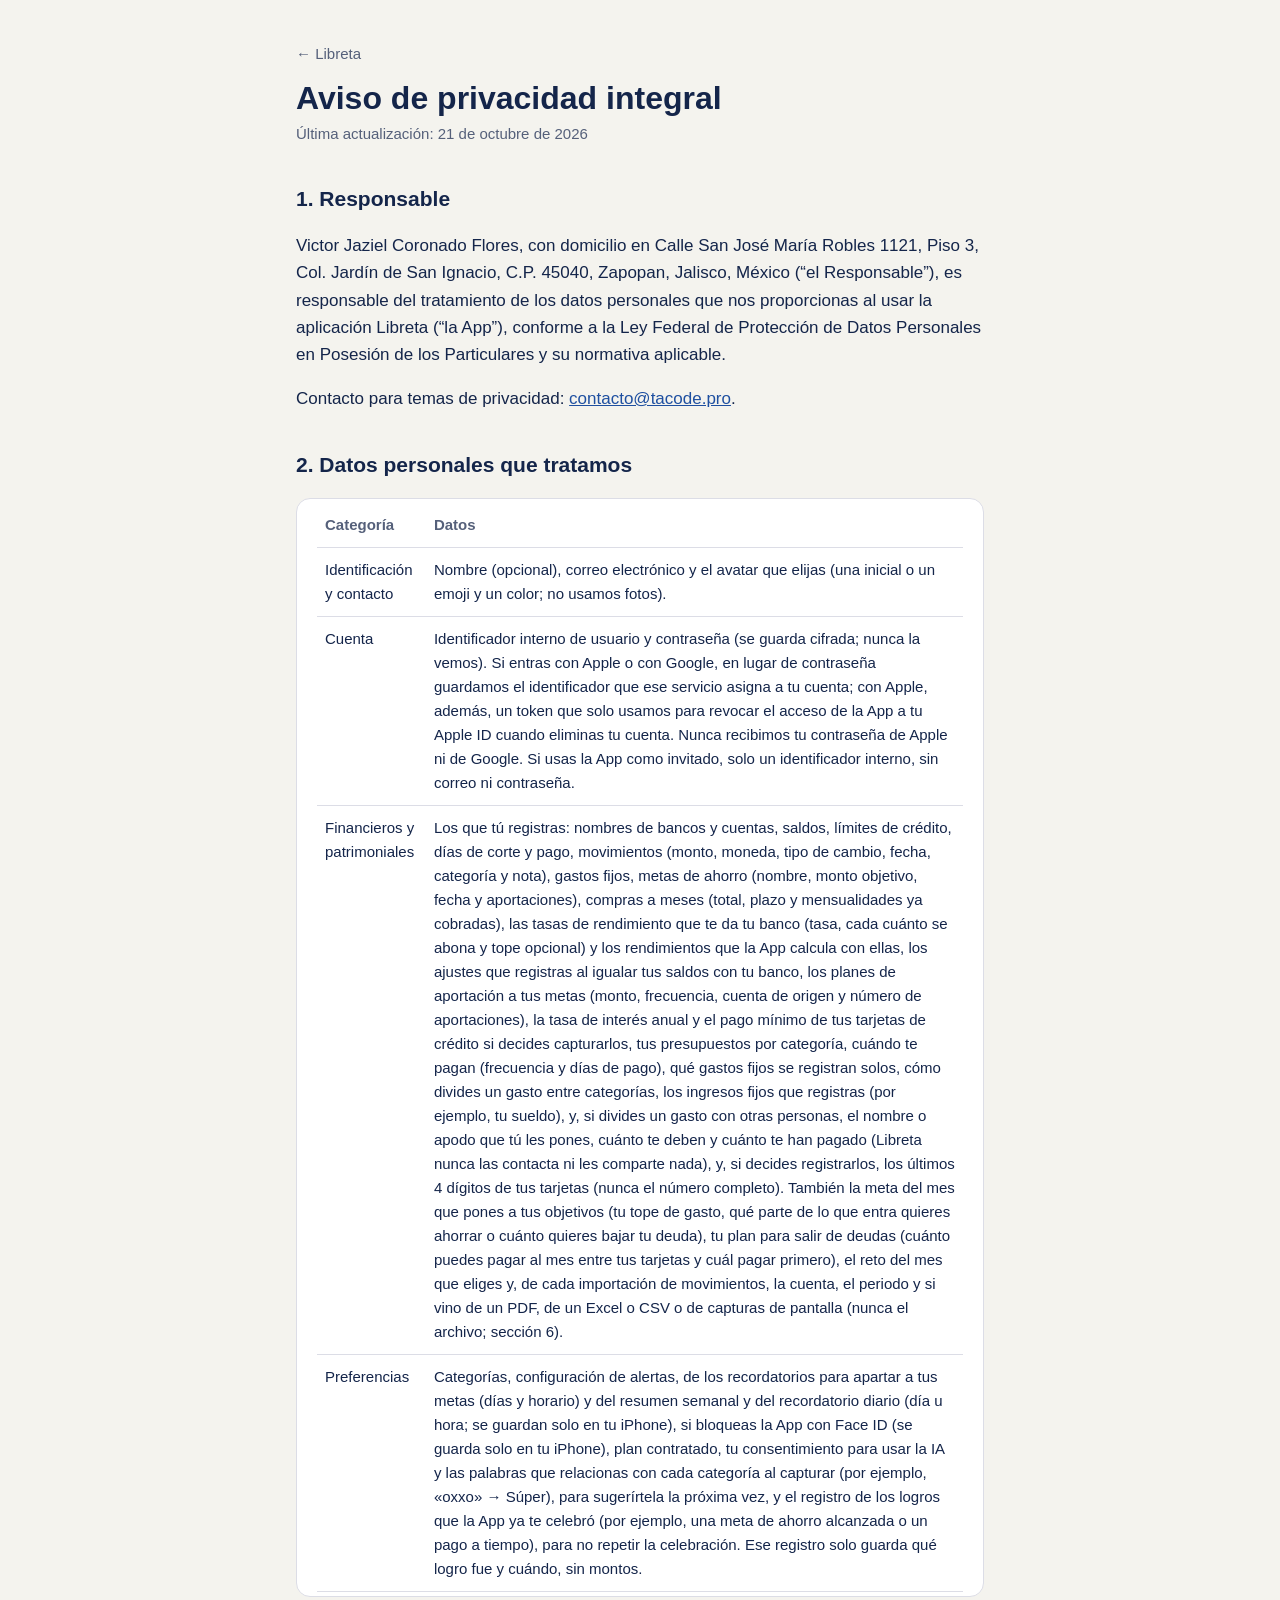
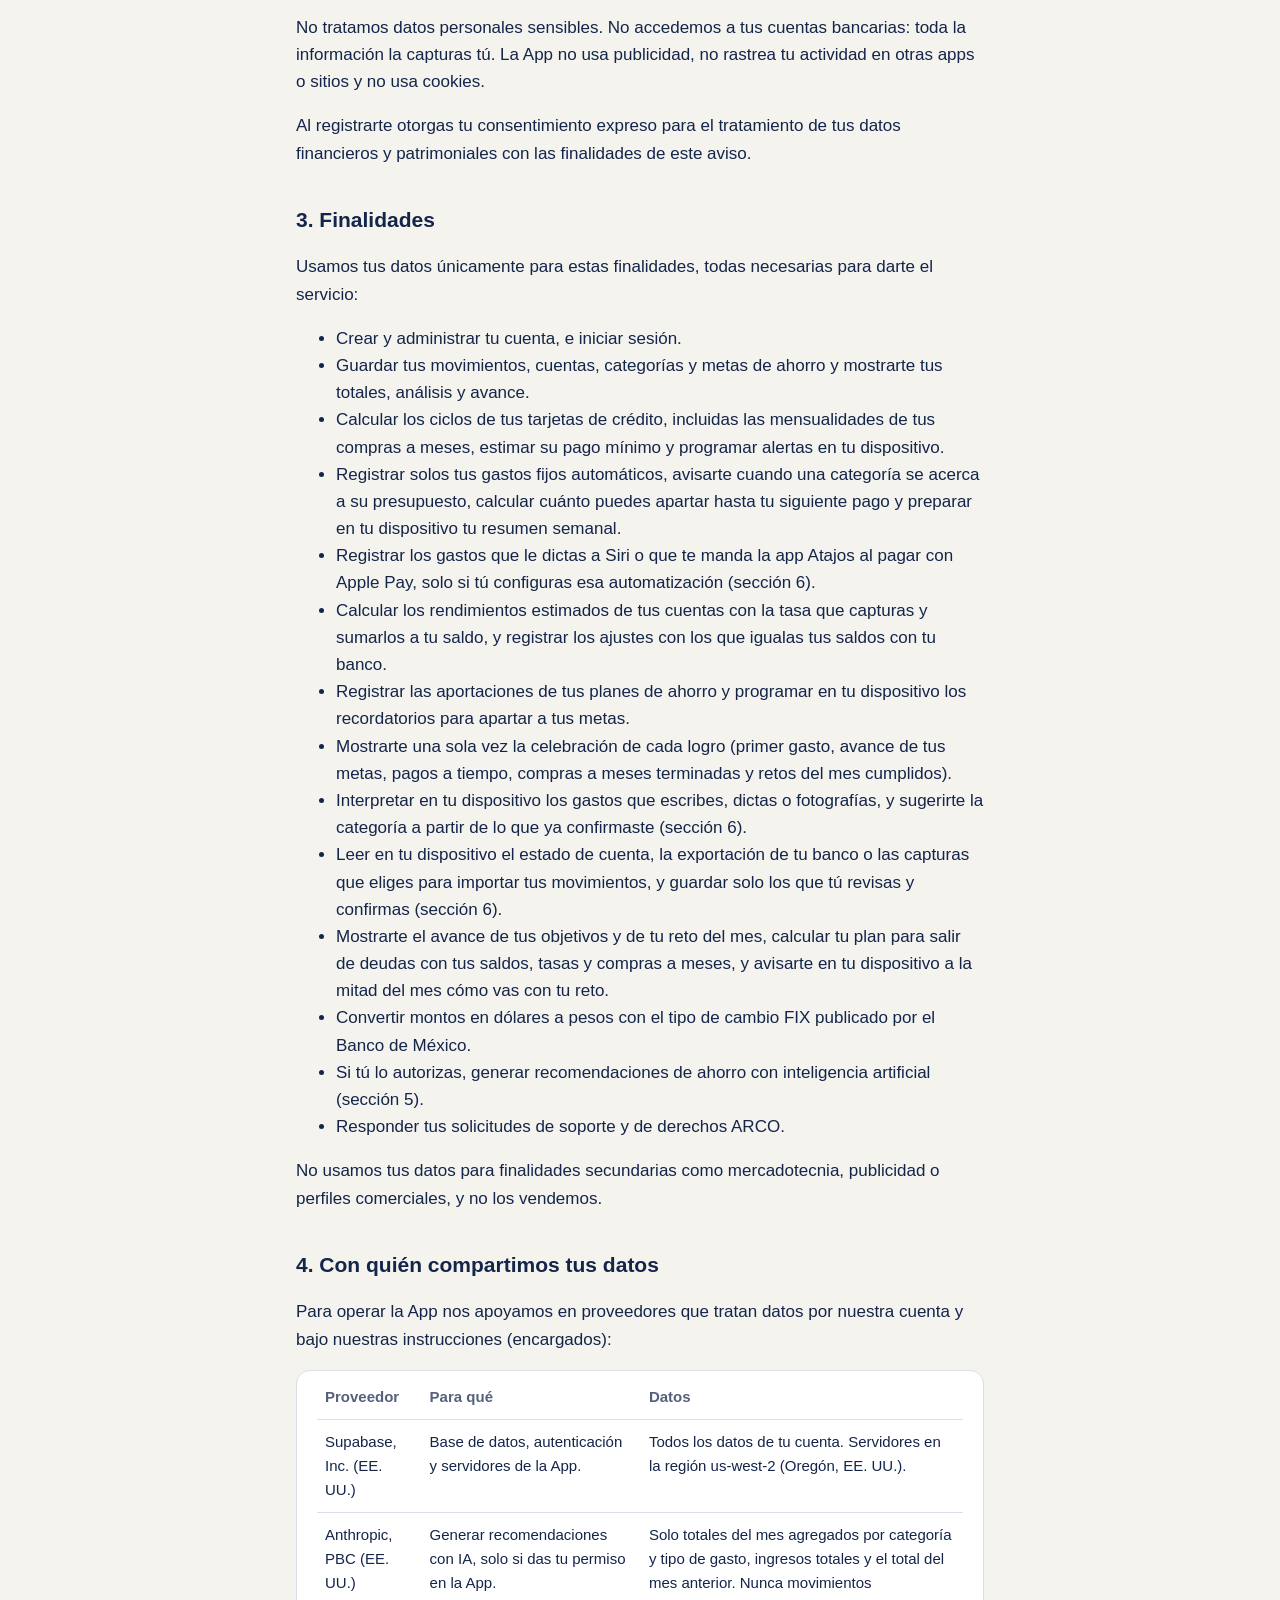
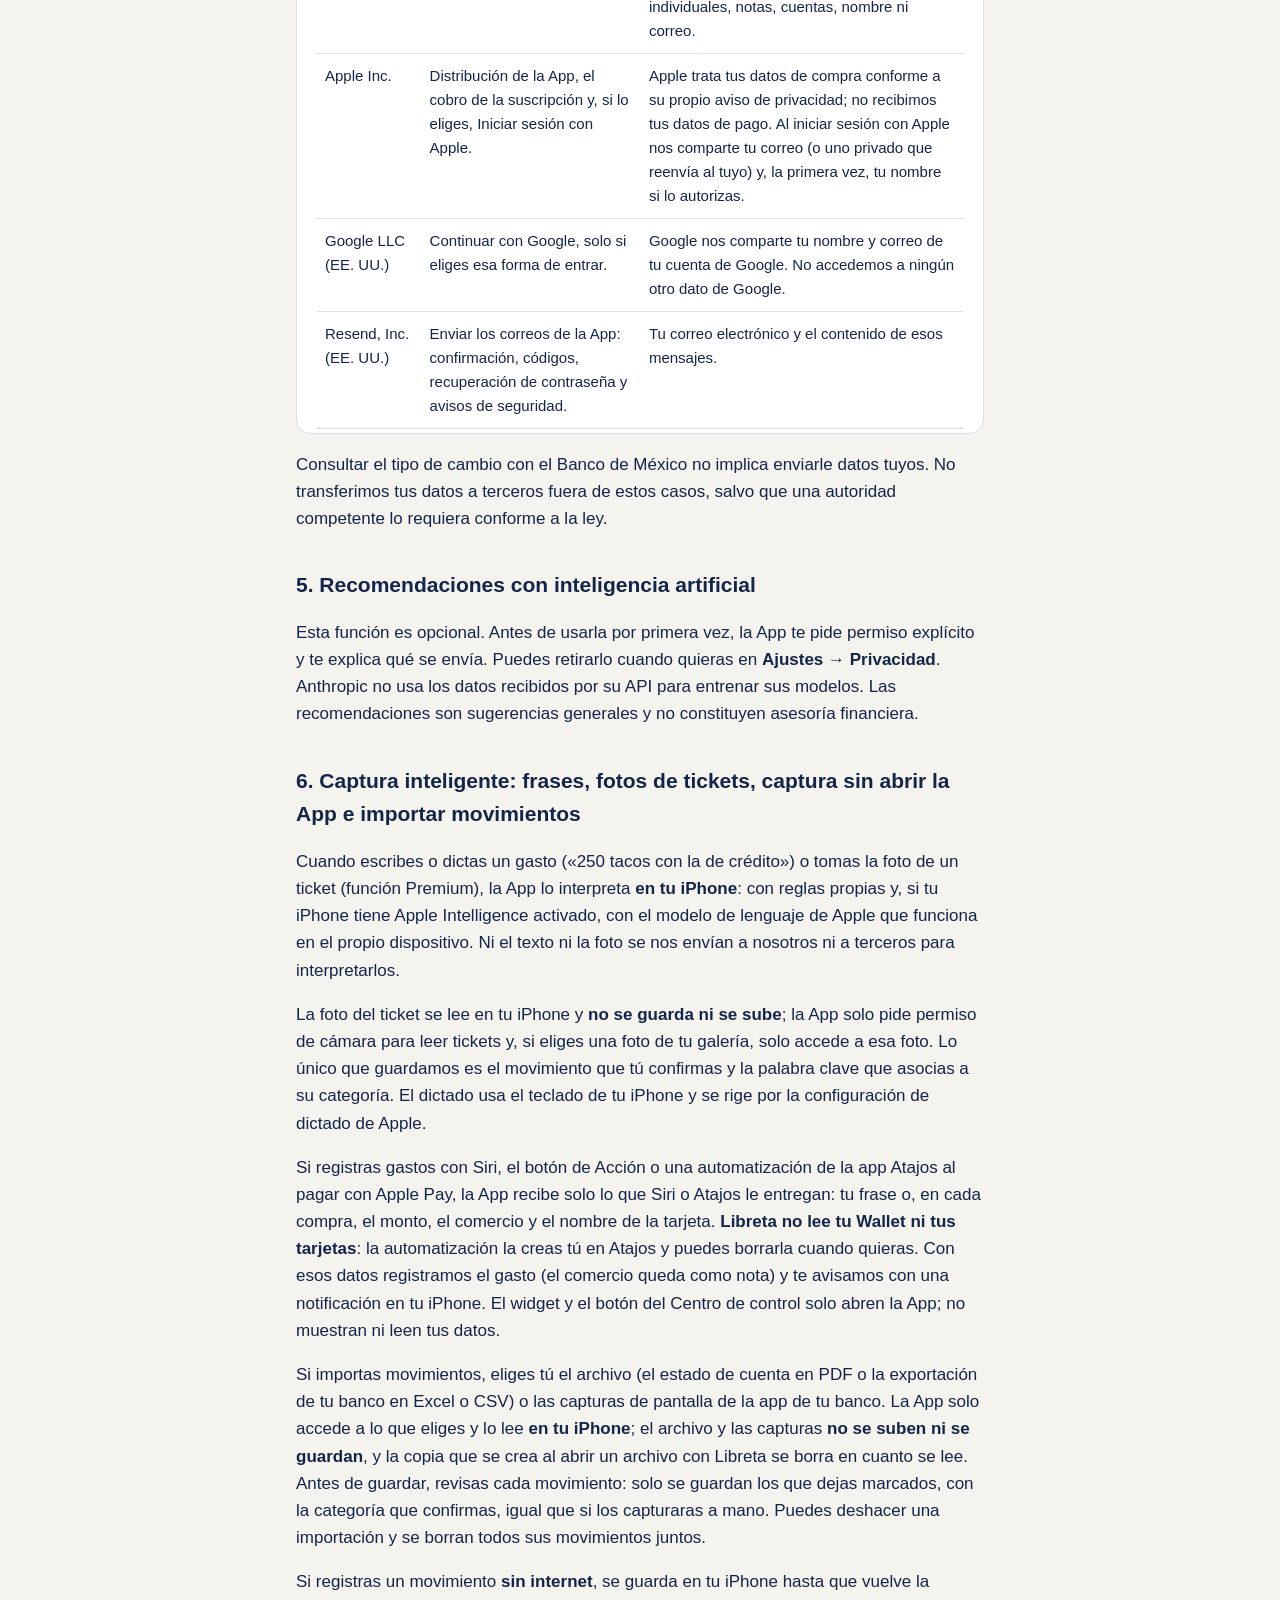
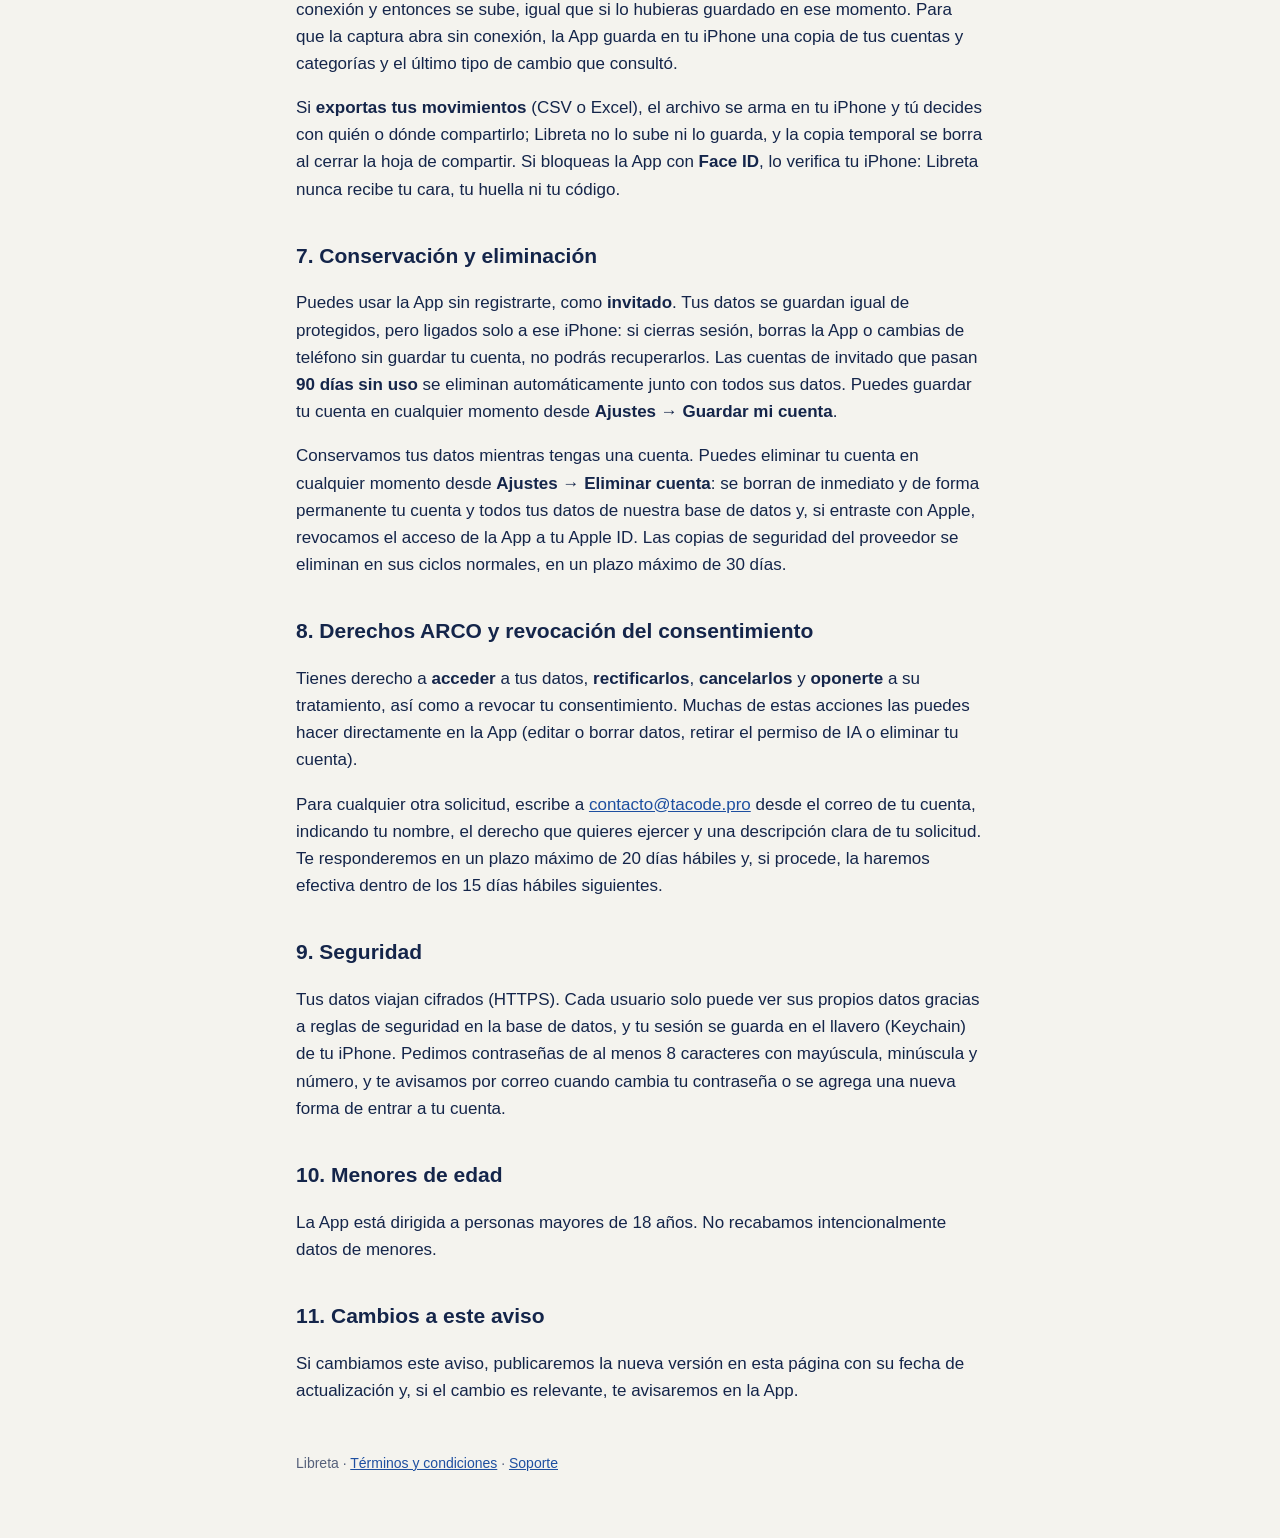
==== commit 310c6d49: "Captura sin internet, exportar y Face ID en el aviso (Libreta 1.10)" ====
--- a/privacidad/index.html
+++ b/privacidad/index.html
@@ -10,7 +10,7 @@
 <main>
   <header><a href="../">← Libreta</a></header>
   <h1>Aviso de privacidad integral</h1>
-  <p class="updated">Última actualización: 19 de octubre de 2026</p>
+  <p class="updated">Última actualización: 21 de octubre de 2026</p>
 
   <h2>1. Responsable</h2>
   <p>Victor Jaziel Coronado Flores, con domicilio en Calle San José María Robles 1121, Piso 3, Col. Jardín de San Ignacio, C.P. 45040, Zapopan, Jalisco, México (“el Responsable”), es responsable del tratamiento de los datos personales que nos proporcionas al usar la aplicación Libreta (“la App”), conforme a la Ley Federal de Protección de Datos Personales en Posesión de los Particulares y su normativa aplicable.</p>
@@ -23,7 +23,7 @@
       <tr><td>Identificación y contacto</td><td>Nombre (opcional), correo electrónico y el avatar que elijas (una inicial o un emoji y un color; no usamos fotos).</td></tr>
       <tr><td>Cuenta</td><td>Identificador interno de usuario y contraseña (se guarda cifrada; nunca la vemos). Si entras con Apple o con Google, en lugar de contraseña guardamos el identificador que ese servicio asigna a tu cuenta; con Apple, además, un token que solo usamos para revocar el acceso de la App a tu Apple ID cuando eliminas tu cuenta. Nunca recibimos tu contraseña de Apple ni de Google. Si usas la App como invitado, solo un identificador interno, sin correo ni contraseña.</td></tr>
       <tr><td>Financieros y patrimoniales</td><td>Los que tú registras: nombres de bancos y cuentas, saldos, límites de crédito, días de corte y pago, movimientos (monto, moneda, tipo de cambio, fecha, categoría y nota), gastos fijos, metas de ahorro (nombre, monto objetivo, fecha y aportaciones), compras a meses (total, plazo y mensualidades ya cobradas), las tasas de rendimiento que te da tu banco (tasa, cada cuánto se abona y tope opcional) y los rendimientos que la App calcula con ellas, los ajustes que registras al igualar tus saldos con tu banco, los planes de aportación a tus metas (monto, frecuencia, cuenta de origen y número de aportaciones), la tasa de interés anual y el pago mínimo de tus tarjetas de crédito si decides capturarlos, tus presupuestos por categoría, cuándo te pagan (frecuencia y días de pago), qué gastos fijos se registran solos, cómo divides un gasto entre categorías, los ingresos fijos que registras (por ejemplo, tu sueldo), y, si divides un gasto con otras personas, el nombre o apodo que tú les pones, cuánto te deben y cuánto te han pagado (Libreta nunca las contacta ni les comparte nada), y, si decides registrarlos, los últimos 4 dígitos de tus tarjetas (nunca el número completo). También la meta del mes que pones a tus objetivos (tu tope de gasto, qué parte de lo que entra quieres ahorrar o cuánto quieres bajar tu deuda), tu plan para salir de deudas (cuánto puedes pagar al mes entre tus tarjetas y cuál pagar primero), el reto del mes que eliges y, de cada importación de movimientos, la cuenta, el periodo y si vino de un PDF, de un Excel o CSV o de capturas de pantalla (nunca el archivo; sección 6).</td></tr>
-      <tr><td>Preferencias</td><td>Categorías, configuración de alertas, de los recordatorios para apartar a tus metas (días y horario) y del resumen semanal (día y hora; se guarda solo en tu iPhone), plan contratado, tu consentimiento para usar la IA y las palabras que relacionas con cada categoría al capturar (por ejemplo, «oxxo» → Súper), para sugerírtela la próxima vez, y el registro de los logros que la App ya te celebró (por ejemplo, una meta de ahorro alcanzada o un pago a tiempo), para no repetir la celebración. Ese registro solo guarda qué logro fue y cuándo, sin montos.</td></tr>
+      <tr><td>Preferencias</td><td>Categorías, configuración de alertas, de los recordatorios para apartar a tus metas (días y horario) y del resumen semanal y del recordatorio diario (día u hora; se guardan solo en tu iPhone), si bloqueas la App con Face ID (se guarda solo en tu iPhone), plan contratado, tu consentimiento para usar la IA y las palabras que relacionas con cada categoría al capturar (por ejemplo, «oxxo» → Súper), para sugerírtela la próxima vez, y el registro de los logros que la App ya te celebró (por ejemplo, una meta de ahorro alcanzada o un pago a tiempo), para no repetir la celebración. Ese registro solo guarda qué logro fue y cuándo, sin montos.</td></tr>
     </table>
   </div>
   <p>No tratamos datos personales sensibles. No accedemos a tus cuentas bancarias: toda la información la capturas tú. La App no usa publicidad, no rastrea tu actividad en otras apps o sitios y no usa cookies.</p>
@@ -71,6 +71,8 @@
   <p>La foto del ticket se lee en tu iPhone y <strong>no se guarda ni se sube</strong>; la App solo pide permiso de cámara para leer tickets y, si eliges una foto de tu galería, solo accede a esa foto. Lo único que guardamos es el movimiento que tú confirmas y la palabra clave que asocias a su categoría. El dictado usa el teclado de tu iPhone y se rige por la configuración de dictado de Apple.</p>
   <p>Si registras gastos con Siri, el botón de Acción o una automatización de la app Atajos al pagar con Apple Pay, la App recibe solo lo que Siri o Atajos le entregan: tu frase o, en cada compra, el monto, el comercio y el nombre de la tarjeta. <strong>Libreta no lee tu Wallet ni tus tarjetas</strong>: la automatización la creas tú en Atajos y puedes borrarla cuando quieras. Con esos datos registramos el gasto (el comercio queda como nota) y te avisamos con una notificación en tu iPhone. El widget y el botón del Centro de control solo abren la App; no muestran ni leen tus datos.</p>
   <p>Si importas movimientos, eliges tú el archivo (el estado de cuenta en PDF o la exportación de tu banco en Excel o CSV) o las capturas de pantalla de la app de tu banco. La App solo accede a lo que eliges y lo lee <strong>en tu iPhone</strong>; el archivo y las capturas <strong>no se suben ni se guardan</strong>, y la copia que se crea al abrir un archivo con Libreta se borra en cuanto se lee. Antes de guardar, revisas cada movimiento: solo se guardan los que dejas marcados, con la categoría que confirmas, igual que si los capturaras a mano. Puedes deshacer una importación y se borran todos sus movimientos juntos.</p>
+  <p>Si registras un movimiento <strong>sin internet</strong>, se guarda en tu iPhone hasta que vuelve la conexión y entonces se sube, igual que si lo hubieras guardado en ese momento. Para que la captura abra sin conexión, la App guarda en tu iPhone una copia de tus cuentas y categorías y el último tipo de cambio que consultó.</p>
+  <p>Si <strong>exportas tus movimientos</strong> (CSV o Excel), el archivo se arma en tu iPhone y tú decides con quién o dónde compartirlo; Libreta no lo sube ni lo guarda, y la copia temporal se borra al cerrar la hoja de compartir. Si bloqueas la App con <strong>Face ID</strong>, lo verifica tu iPhone: Libreta nunca recibe tu cara, tu huella ni tu código.</p>
 
   <h2>7. Conservación y eliminación</h2>
   <p>Puedes usar la App sin registrarte, como <strong>invitado</strong>. Tus datos se guardan igual de protegidos, pero ligados solo a ese iPhone: si cierras sesión, borras la App o cambias de teléfono sin guardar tu cuenta, no podrás recuperarlos. Las cuentas de invitado que pasan <strong>90 días sin uso</strong> se eliminan automáticamente junto con todos sus datos. Puedes guardar tu cuenta en cualquier momento desde <strong>Ajustes → Guardar mi cuenta</strong>.</p>
